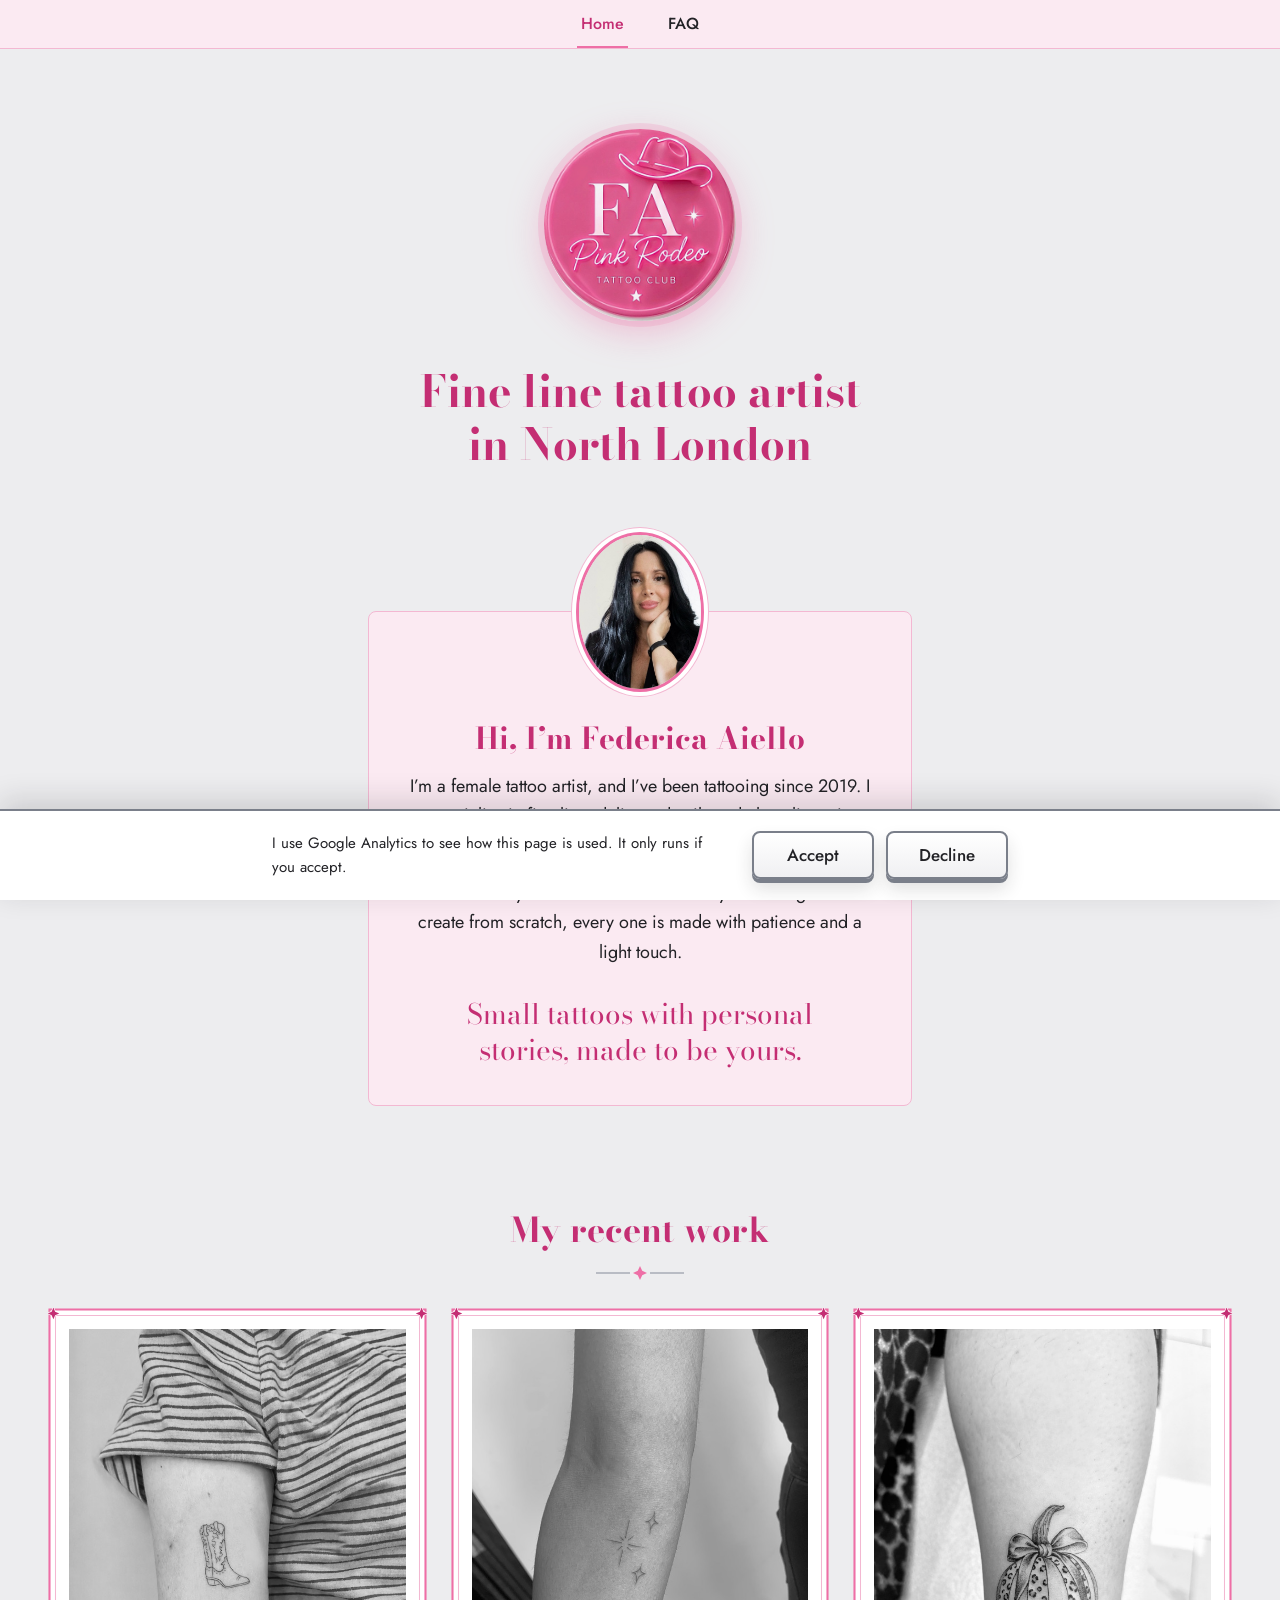
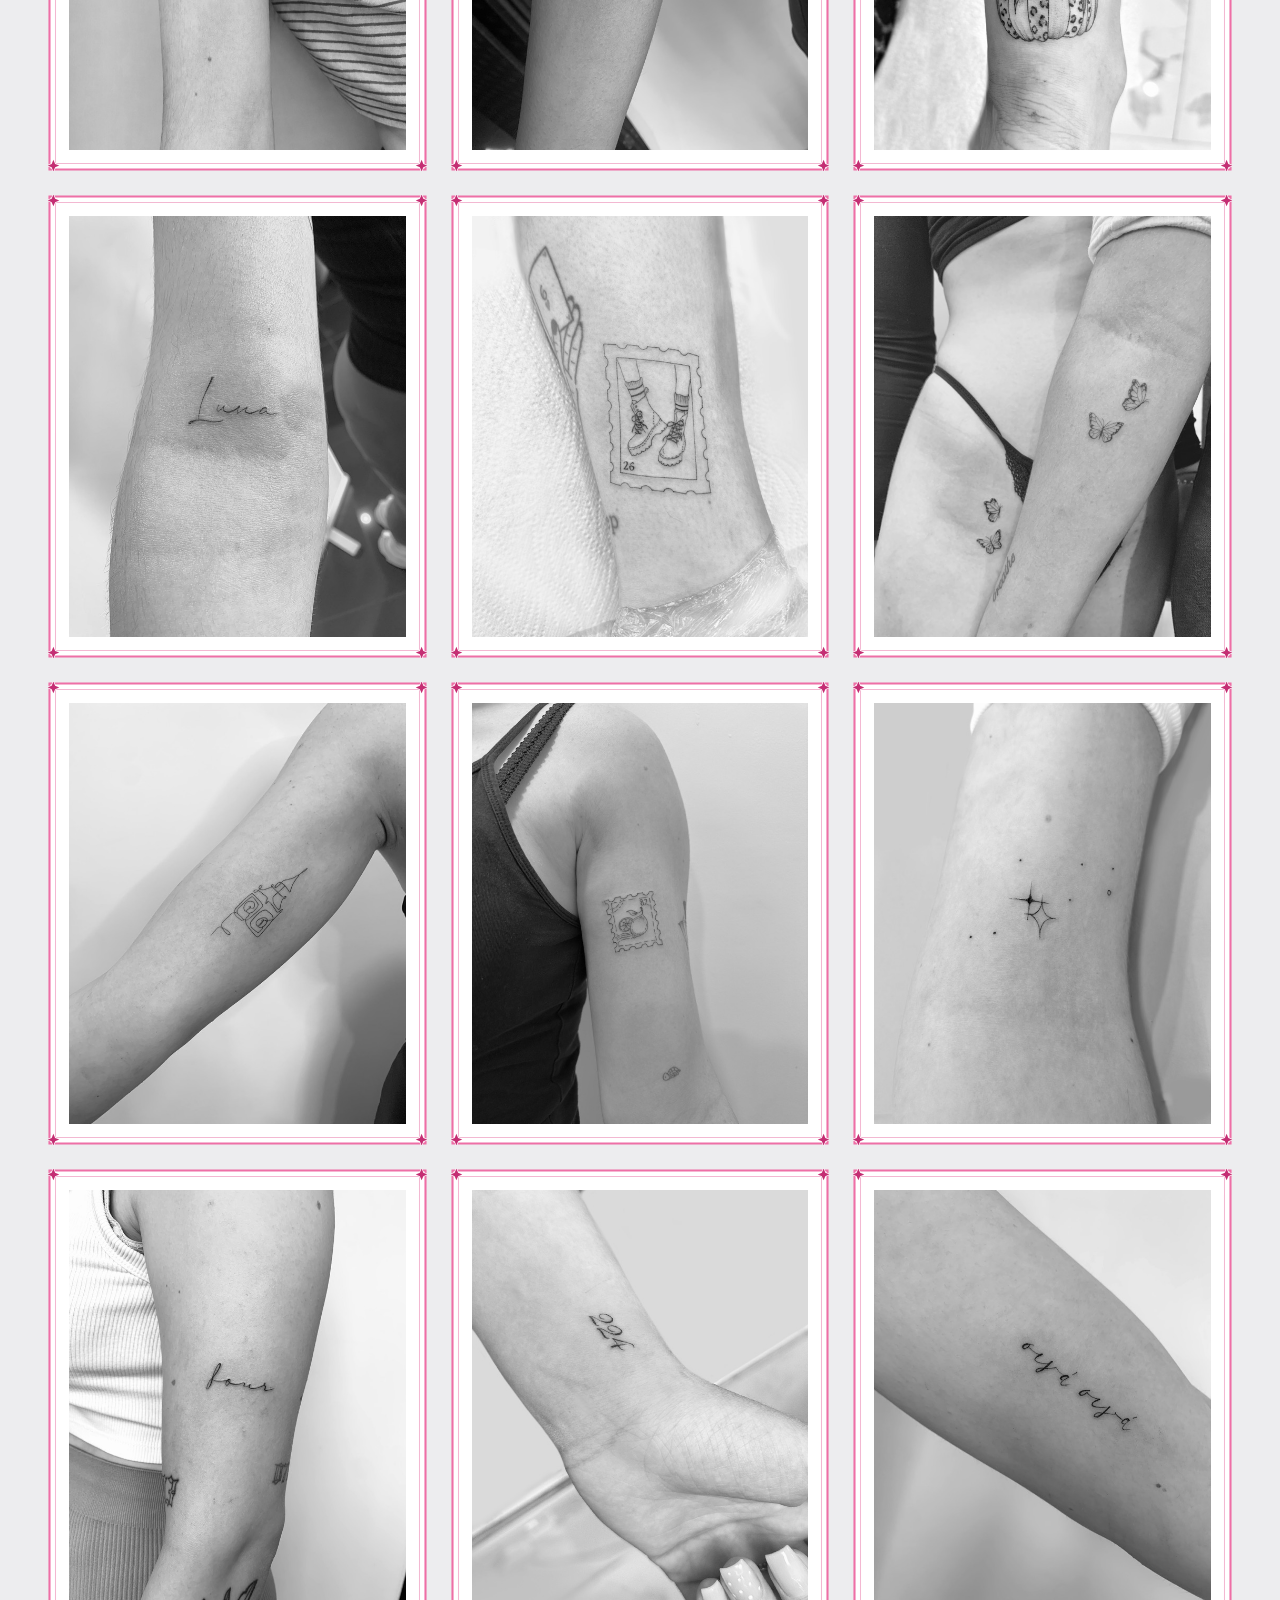
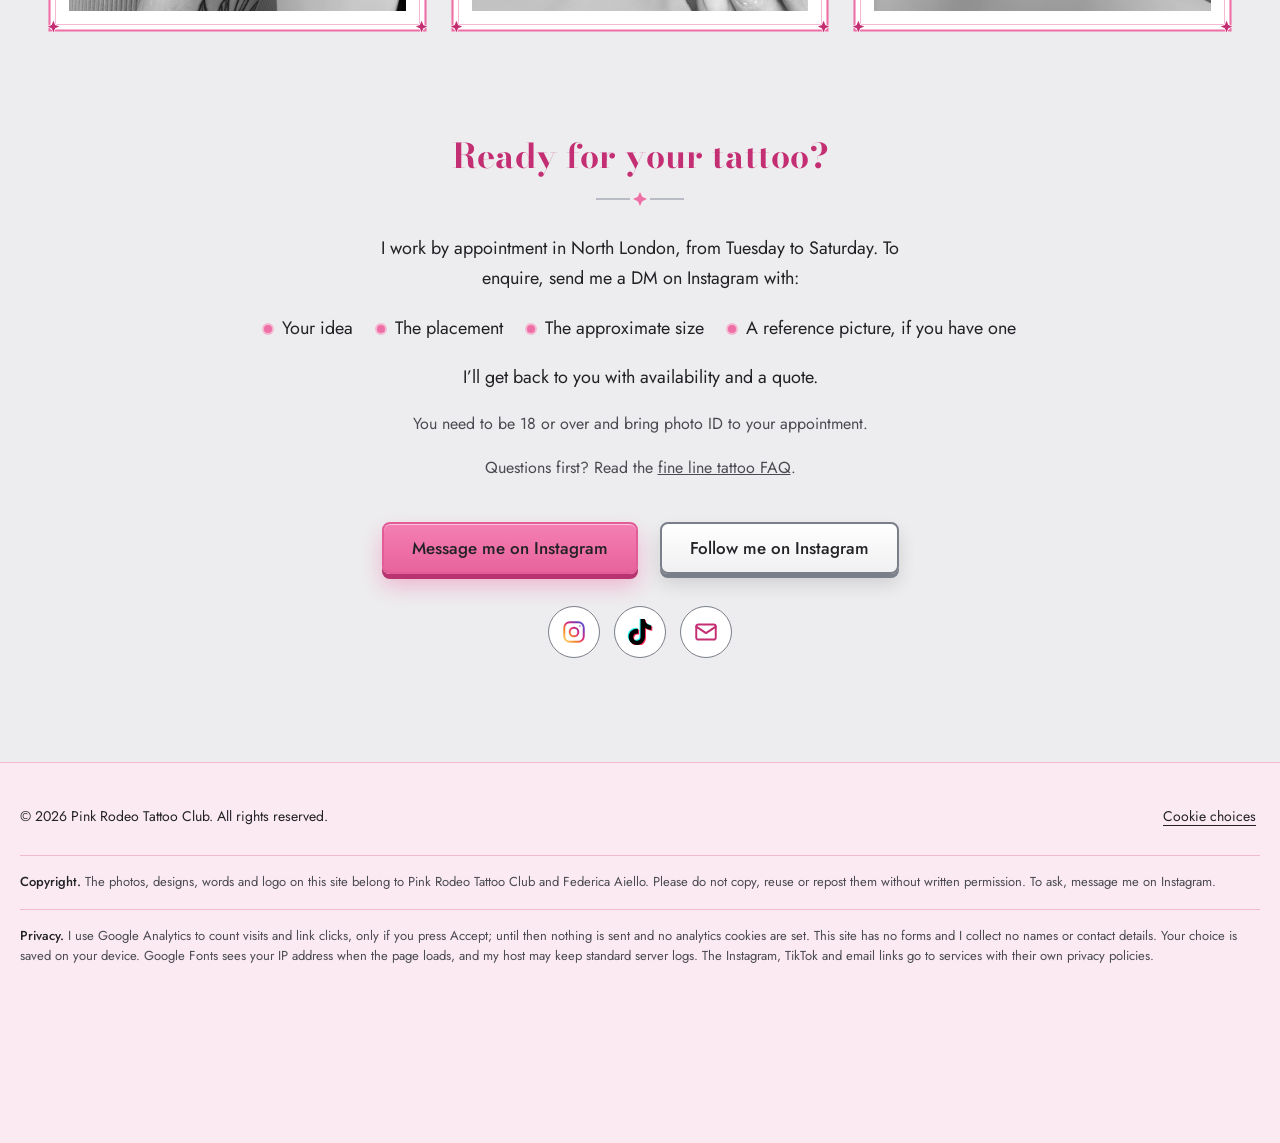
==== index.html @ da0aced4 "Add FAQ page, top menu, Tuesday to Saturday days and copyright notice - New /faq/ page with 19 quest" ====
<!DOCTYPE html>
<html lang="en-GB">
<head>
  <meta charset="utf-8">
  <meta name="viewport" content="width=device-width, initial-scale=1">
  <title>Fine Line Tattoo Artist North London | Pink Rodeo Tattoo Club</title>
  <meta name="description" content="I'm Federica Aiello, a fine line tattoo artist in North London. Delicate tattoos at Pink Rodeo Tattoo Club, by appointment. Message me on Instagram.">
  <link rel="canonical" href="https://pinkrodeotattooclub.co.uk/">
  <meta name="theme-color" content="#EDEDEF">

  <!-- Open Graph and Twitter: what shows when the link is shared. -->
  <meta property="og:type" content="website">
  <meta property="og:site_name" content="Pink Rodeo Tattoo Club">
  <meta property="og:locale" content="en_GB">
  <meta property="og:title" content="Fine Line Tattoo Artist North London | Pink Rodeo Tattoo Club">
  <meta property="og:description" content="I'm Federica Aiello, a fine line tattoo artist in North London. Delicate tattoos at Pink Rodeo Tattoo Club, by appointment. Message me on Instagram.">
  <meta property="og:url" content="https://pinkrodeotattooclub.co.uk/">
  <meta property="og:image" content="https://pinkrodeotattooclub.co.uk/assets/social-preview.jpg">
  <meta property="og:image:width" content="1200">
  <meta property="og:image:height" content="630">
  <meta property="og:image:alt" content="Pink Rodeo Tattoo Club logo, a pink round sign with a neon-style cowboy hat, beside the words Fine line tattoo artist in North London">
  <meta name="twitter:card" content="summary_large_image">
  <meta name="twitter:title" content="Fine Line Tattoo Artist North London | Pink Rodeo Tattoo Club">
  <meta name="twitter:description" content="I'm Federica Aiello, a fine line tattoo artist in North London. Delicate tattoos at Pink Rodeo Tattoo Club, by appointment. Message me on Instagram.">
  <meta name="twitter:image" content="https://pinkrodeotattooclub.co.uk/assets/social-preview.jpg">
  <meta name="twitter:image:alt" content="Pink Rodeo Tattoo Club logo, a pink round sign with a neon-style cowboy hat, beside the words Fine line tattoo artist in North London">

  <link rel="icon" href="/favicon.ico" sizes="48x48">
  <link rel="icon" type="image/png" href="/assets/favicon-96.png" sizes="96x96">
  <link rel="icon" type="image/png" href="/assets/favicon-192.png" sizes="192x192">
  <link rel="apple-touch-icon" href="/assets/apple-touch-icon.png">

  <link rel="preconnect" href="https://fonts.googleapis.com">
  <link rel="preconnect" href="https://fonts.gstatic.com" crossorigin>
  <!-- Fonts load without blocking the first paint; the noscript line is the fallback. -->
  <link rel="stylesheet" href="https://fonts.googleapis.com/css2?family=Bodoni+Moda:wght@400;700&amp;family=Jost:wght@400;500&amp;display=swap" media="print" onload="this.media='all'">
  <noscript><link rel="stylesheet" href="https://fonts.googleapis.com/css2?family=Bodoni+Moda:wght@400;700&amp;family=Jost:wght@400;500&amp;display=swap"></noscript>
  <link rel="stylesheet" href="styles.css">

  <!-- Google Consent Mode v2: everything denied until the visitor accepts.
       Google's analytics script is not downloaded at all before that (see script.js). -->
  <script>
    window.dataLayer = window.dataLayer || [];
    function gtag() { dataLayer.push(arguments); }
    gtag('consent', 'default', {
      analytics_storage: 'denied',
      ad_storage: 'denied',
      ad_user_data: 'denied',
      ad_personalization: 'denied'
    });
  </script>

  <script type="application/ld+json">
  {
    "@context": "https://schema.org",
    "@graph": [
      {
        "@type": "WebSite",
        "@id": "https://pinkrodeotattooclub.co.uk/#website",
        "url": "https://pinkrodeotattooclub.co.uk/",
        "name": "Pink Rodeo Tattoo Club",
        "alternateName": "Pink Rodeo",
        "inLanguage": "en-GB",
        "publisher": { "@id": "https://pinkrodeotattooclub.co.uk/#organization" }
      },
      {
        "@type": "Organization",
        "@id": "https://pinkrodeotattooclub.co.uk/#organization",
        "name": "Pink Rodeo Tattoo Club",
        "url": "https://pinkrodeotattooclub.co.uk/",
        "email": "hello@pinkrodeotattooclub.co.uk",
        "logo": "https://pinkrodeotattooclub.co.uk/assets/logo/pink-rodeo-tattoo-club-logo.jpg",
        "description": "Pink Rodeo Tattoo Club is a fine line tattoo brand in North London.",
        "areaServed": "North London",
        "sameAs": [
          "https://www.instagram.com/federicaiellotattoo/",
          "https://www.tiktok.com/@fapinkrodeo"
        ]
      },
      {
        "@type": "Person",
        "@id": "https://pinkrodeotattooclub.co.uk/#federica",
        "name": "Federica Aiello",
        "jobTitle": "Tattoo artist",
        "description": "Fine line tattoo artist in North London.",
        "image": "https://pinkrodeotattooclub.co.uk/assets/about/federica-oval-480.jpg",
        "knowsAbout": "Fine line tattooing",
        "url": "https://pinkrodeotattooclub.co.uk/",
        "worksFor": { "@id": "https://pinkrodeotattooclub.co.uk/#organization" },
        "sameAs": [
          "https://www.instagram.com/federicaiellotattoo/",
          "https://www.tiktok.com/@fapinkrodeo"
        ]
      }
    ]
  }
  </script>
</head>
<body>
  <a class="skip-link" href="#main">Skip to content</a>

  <section class="consent" id="consent" aria-label="Cookie choices" hidden>
    <p>I use Google Analytics to see how this page is used. It only runs if you accept.</p>
    <div class="consent__actions">
      <button type="button" class="btn btn--secondary" id="consent-accept">Accept</button>
      <button type="button" class="btn btn--secondary" id="consent-decline">Decline</button>
    </div>
  </section>

  <nav class="topbar" aria-label="Main menu">
    <ul>
      <li><a href="/" aria-current="page">Home</a></li>
      <li><a href="/faq/" data-event="click_faq" data-location="menu">FAQ</a></li>
    </ul>
  </nav>

  <header class="hero">
    <div class="logo">
      <img src="assets/logo/pink-rodeo-tattoo-club-logo.jpg" width="480" height="480" fetchpriority="high" alt="Pink Rodeo Tattoo Club logo: a pink round sign with a neon-style cowboy hat, the letters FA and the words Pink Rodeo Tattoo Club">
    </div>
    <h1>Fine line tattoo artist in North London</h1>
  </header>

  <main id="main">
    <section class="section section--about" aria-labelledby="about-heading">
      <div class="about-box">
        <img class="about-box__photo" src="assets/about/federica-oval-480.jpg" width="480" height="600" alt="Federica Aiello, with long dark hair, resting her chin on her hand" decoding="async">
        <h2 id="about-heading">Hi, I’m Federica Aiello</h2>
        <p>I’m a female tattoo artist, and I’ve been tattooing since 2019. I specialise in fine line: delicate details and clean lines, in tattoos that feel personal to the person wearing them.</p>
        <p>From a tiny tattoo that holds a memory to a design we create from scratch, every one is made with patience and a light touch.</p>
        <p class="about__closing">Small tattoos with personal stories, made to be yours.</p>
      </div>
    </section>

    <section class="section section--gallery" aria-labelledby="work-heading">
      <h2 id="work-heading">My recent work</h2>
      <ul class="gallery">
        <li>
          <figure class="frame frame--photo">
            <a class="photo-link" href="assets/work/cowboy-boot-1400.jpg" aria-label="View larger: Fine line tattoo of a cowboy boot on an upper arm">
              <img src="assets/work/cowboy-boot-960.jpg" srcset="assets/work/cowboy-boot-640.jpg 640w, assets/work/cowboy-boot-960.jpg 960w" sizes="(min-width: 1600px) 17rem, (min-width: 1250px) 23rem, (min-width: 900px) calc(33vw - 3.5rem), (min-width: 600px) calc(50vw - 3.5rem), calc(50vw - 2.5rem)" width="960" height="1280" alt="Fine line tattoo of a cowboy boot on an upper arm" loading="lazy" fetchpriority="low" decoding="async">
            </a>
          </figure>
        </li>
        <li>
          <figure class="frame frame--photo">
            <a class="photo-link" href="assets/work/three-stars-1400.jpg" aria-label="View larger: Fine line tattoo of a sparkle and two small stars on a forearm">
              <img src="assets/work/three-stars-960.jpg" srcset="assets/work/three-stars-640.jpg 640w, assets/work/three-stars-960.jpg 960w" sizes="(min-width: 1600px) 17rem, (min-width: 1250px) 23rem, (min-width: 900px) calc(33vw - 3.5rem), (min-width: 600px) calc(50vw - 3.5rem), calc(50vw - 2.5rem)" width="960" height="1280" alt="Fine line tattoo of a sparkle and two small stars on a forearm" loading="lazy" fetchpriority="low" decoding="async">
            </a>
          </figure>
        </li>
        <li>
          <figure class="frame frame--photo">
            <a class="photo-link" href="assets/work/pumpkin-bow-1400.jpg" aria-label="View larger: Tattoo of a pumpkin with leopard print stripes and a bow on its stem, on the back of a lower leg">
              <img src="assets/work/pumpkin-bow-960.jpg" srcset="assets/work/pumpkin-bow-640.jpg 640w, assets/work/pumpkin-bow-960.jpg 960w" sizes="(min-width: 1600px) 17rem, (min-width: 1250px) 23rem, (min-width: 900px) calc(33vw - 3.5rem), (min-width: 600px) calc(50vw - 3.5rem), calc(50vw - 2.5rem)" width="960" height="1113" alt="Tattoo of a pumpkin with leopard print stripes and a bow on its stem, on the back of a lower leg" loading="lazy" fetchpriority="low" decoding="async">
            </a>
          </figure>
        </li>
        <li>
          <figure class="frame frame--photo">
            <a class="photo-link" href="assets/work/luna-script-1400.jpg" aria-label="View larger: Fine line tattoo of the name Luna in handwritten script on a forearm">
              <img src="assets/work/luna-script-960.jpg" srcset="assets/work/luna-script-640.jpg 640w, assets/work/luna-script-960.jpg 960w" sizes="(min-width: 1600px) 17rem, (min-width: 1250px) 23rem, (min-width: 900px) calc(33vw - 3.5rem), (min-width: 600px) calc(50vw - 3.5rem), calc(50vw - 2.5rem)" width="960" height="1264" alt="Fine line tattoo of the name Luna in handwritten script on a forearm" loading="lazy" fetchpriority="low" decoding="async">
            </a>
          </figure>
        </li>
        <li>
          <figure class="frame frame--photo">
            <a class="photo-link" href="assets/work/boots-stamp-1400.jpg" aria-label="View larger: Fine line tattoo of a postage stamp showing two laced boots, with the number 26">
              <img src="assets/work/boots-stamp-960.jpg" srcset="assets/work/boots-stamp-640.jpg 640w, assets/work/boots-stamp-960.jpg 960w" sizes="(min-width: 1600px) 17rem, (min-width: 1250px) 23rem, (min-width: 900px) calc(33vw - 3.5rem), (min-width: 600px) calc(50vw - 3.5rem), calc(50vw - 2.5rem)" width="960" height="1043" alt="Fine line tattoo of a postage stamp showing two laced boots, with the number 26" loading="lazy" fetchpriority="low" decoding="async">
            </a>
          </figure>
        </li>
        <li>
          <figure class="frame frame--photo">
            <a class="photo-link" href="assets/work/butterflies-1400.jpg" aria-label="View larger: Tattoo of two small butterflies on a forearm, beside a second pair of small butterflies on another person">
              <img src="assets/work/butterflies-960.jpg" srcset="assets/work/butterflies-640.jpg 640w, assets/work/butterflies-960.jpg 960w" sizes="(min-width: 1600px) 17rem, (min-width: 1250px) 23rem, (min-width: 900px) calc(33vw - 3.5rem), (min-width: 600px) calc(50vw - 3.5rem), calc(50vw - 2.5rem)" width="960" height="1280" alt="Tattoo of two small butterflies on a forearm, beside a second pair of small butterflies on another person" loading="lazy" fetchpriority="low" decoding="async">
            </a>
          </figure>
        </li>
        <li>
          <figure class="frame frame--photo">
            <a class="photo-link" href="assets/work/clock-tower-1400.jpg" aria-label="View larger: Fine line tattoo of a clock tower drawn in one continuous line on an upper arm">
              <img src="assets/work/clock-tower-960.jpg" srcset="assets/work/clock-tower-640.jpg 640w, assets/work/clock-tower-960.jpg 960w" sizes="(min-width: 1600px) 17rem, (min-width: 1250px) 23rem, (min-width: 900px) calc(33vw - 3.5rem), (min-width: 600px) calc(50vw - 3.5rem), calc(50vw - 2.5rem)" width="960" height="1280" alt="Fine line tattoo of a clock tower drawn in one continuous line on an upper arm" loading="lazy" fetchpriority="low" decoding="async">
            </a>
          </figure>
        </li>
        <li>
          <figure class="frame frame--photo">
            <a class="photo-link" href="assets/work/lemon-stamp-1400.jpg" aria-label="View larger: Fine line tattoo of a postage stamp with a lemon and a lemon slice, with the number 82">
              <img src="assets/work/lemon-stamp-960.jpg" srcset="assets/work/lemon-stamp-640.jpg 640w, assets/work/lemon-stamp-960.jpg 960w" sizes="(min-width: 1600px) 17rem, (min-width: 1250px) 23rem, (min-width: 900px) calc(33vw - 3.5rem), (min-width: 600px) calc(50vw - 3.5rem), calc(50vw - 2.5rem)" width="960" height="1225" alt="Fine line tattoo of a postage stamp with a lemon and a lemon slice, with the number 82" loading="lazy" fetchpriority="low" decoding="async">
            </a>
          </figure>
        </li>
        <li>
          <figure class="frame frame--photo">
            <a class="photo-link" href="assets/work/two-stars-1400.jpg" aria-label="View larger: Fine line tattoo of two small stars surrounded by tiny dots">
              <img src="assets/work/two-stars-960.jpg" srcset="assets/work/two-stars-640.jpg 640w, assets/work/two-stars-960.jpg 960w" sizes="(min-width: 1600px) 17rem, (min-width: 1250px) 23rem, (min-width: 900px) calc(33vw - 3.5rem), (min-width: 600px) calc(50vw - 3.5rem), calc(50vw - 2.5rem)" width="960" height="1281" alt="Fine line tattoo of two small stars surrounded by tiny dots" loading="lazy" fetchpriority="low" decoding="async">
            </a>
          </figure>
        </li>
        <li>
          <figure class="frame frame--photo">
            <a class="photo-link" href="assets/work/four-script-1400.jpg" aria-label="View larger: Fine line tattoo of the word four in handwritten script on an upper arm">
              <img src="assets/work/four-script-960.jpg" srcset="assets/work/four-script-640.jpg 640w, assets/work/four-script-960.jpg 960w" sizes="(min-width: 1600px) 17rem, (min-width: 1250px) 23rem, (min-width: 900px) calc(33vw - 3.5rem), (min-width: 600px) calc(50vw - 3.5rem), calc(50vw - 2.5rem)" width="960" height="1280" alt="Fine line tattoo of the word four in handwritten script on an upper arm" loading="lazy" fetchpriority="low" decoding="async">
            </a>
          </figure>
        </li>
        <li>
          <figure class="frame frame--photo">
            <a class="photo-link" href="assets/work/numbers-1400.jpg" aria-label="View larger: Fine line tattoo of small handwritten numerals on a wrist">
              <img src="assets/work/numbers-960.jpg" srcset="assets/work/numbers-640.jpg 640w, assets/work/numbers-960.jpg 960w" sizes="(min-width: 1600px) 17rem, (min-width: 1250px) 23rem, (min-width: 900px) calc(33vw - 3.5rem), (min-width: 600px) calc(50vw - 3.5rem), calc(50vw - 2.5rem)" width="960" height="1281" alt="Fine line tattoo of small handwritten numerals on a wrist" loading="lazy" fetchpriority="low" decoding="async">
            </a>
          </figure>
        </li>
        <li>
          <figure class="frame frame--photo">
            <a class="photo-link" href="assets/work/forearm-script-1400.jpg" aria-label="View larger: Fine line tattoo of handwritten script lettering along a forearm">
              <img src="assets/work/forearm-script-960.jpg" srcset="assets/work/forearm-script-640.jpg 640w, assets/work/forearm-script-960.jpg 960w" sizes="(min-width: 1600px) 17rem, (min-width: 1250px) 23rem, (min-width: 900px) calc(33vw - 3.5rem), (min-width: 600px) calc(50vw - 3.5rem), calc(50vw - 2.5rem)" width="960" height="1280" alt="Fine line tattoo of handwritten script lettering along a forearm" loading="lazy" fetchpriority="low" decoding="async">
            </a>
          </figure>
        </li>
      </ul>
    </section>

    <section class="section" aria-labelledby="book-heading">
      <h2 id="book-heading">Ready for your tattoo?</h2>
      <p>I work by appointment in North London, from Tuesday to Saturday. To enquire, send me a DM on Instagram with:</p>
      <ul class="booking__list">
        <li>Your idea</li>
        <li>The placement</li>
        <li>The approximate size</li>
        <li>A reference picture, if you have one</li>
      </ul>
      <p>I’ll get back to you with availability and a quote.</p>
      <p class="booking__note">You need to be 18 or over and bring photo ID to your appointment.</p>
      <p class="booking__note">Questions first? Read the <a href="/faq/" data-event="click_faq" data-location="booking">fine line tattoo FAQ</a>.</p>
      <div class="actions">
        <a class="btn btn--primary" href="https://ig.me/m/federicaiellotattoo" target="_blank" rel="noopener noreferrer" data-event="click_dm" data-location="booking">Message me on Instagram<span class="sr-only"> (opens in a new tab)</span></a>
        <a class="btn btn--secondary" href="https://www.instagram.com/federicaiellotattoo/" target="_blank" rel="noopener noreferrer" data-event="click_instagram_follow" data-location="booking">Follow me on Instagram<span class="sr-only"> (opens in a new tab)</span></a>
      </div>
      <nav class="social" aria-label="Instagram, TikTok and email">
        <a class="icon-link" href="https://www.instagram.com/federicaiellotattoo/" target="_blank" rel="noopener noreferrer" data-event="click_instagram_follow" data-location="icons">
          <svg viewBox="0 0 24 24" fill="none" stroke-width="1.8" stroke-linecap="round" stroke-linejoin="round" aria-hidden="true" focusable="false"><defs><linearGradient id="ig-gradient" x1="3" y1="21" x2="21" y2="3" gradientUnits="userSpaceOnUse"><stop offset="0" stop-color="#FEDA77"/><stop offset="0.3" stop-color="#F58529"/><stop offset="0.55" stop-color="#DD2A7B"/><stop offset="0.8" stop-color="#8134AF"/><stop offset="1" stop-color="#515BD4"/></linearGradient></defs><rect x="3" y="3" width="18" height="18" rx="5" stroke="url(#ig-gradient)"/><circle cx="12" cy="12" r="4" stroke="url(#ig-gradient)"/><circle cx="17.5" cy="6.5" r="0.7" fill="url(#ig-gradient)" stroke="none"/></svg><span class="sr-only">Instagram (opens in a new tab)</span>
        </a>
        <a class="icon-link" href="https://www.tiktok.com/@fapinkrodeo" target="_blank" rel="noopener noreferrer" data-event="click_tiktok" data-location="icons">
          <svg viewBox="0 0 24 24" aria-hidden="true" focusable="false"><path fill="#25F4EE" transform="translate(-0.9 -0.9)" d="M12.525.02c1.31-.02 2.61-.01 3.91-.02.08 1.53.63 3.09 1.75 4.17 1.12 1.11 2.7 1.62 4.24 1.79v4.03c-1.44-.05-2.89-.35-4.2-.97-.57-.26-1.1-.59-1.62-.93-.01 2.92.01 5.84-.02 8.75-.08 1.4-.54 2.79-1.35 3.94-1.31 1.92-3.58 3.17-5.91 3.21-1.43.08-2.86-.31-4.08-1.03-2.02-1.19-3.44-3.37-3.65-5.71-.02-.5-.03-1-.01-1.49.18-1.9 1.12-3.72 2.58-4.96 1.66-1.44 3.98-2.13 6.15-1.72.02 1.48-.04 2.96-.04 4.44-.99-.32-2.15-.23-3.02.37-.63.41-1.11 1.04-1.36 1.75-.21.51-.15 1.07-.14 1.61.24 1.64 1.82 3.02 3.5 2.87 1.12-.01 2.19-.66 2.77-1.61.19-.33.4-.67.41-1.06.1-1.79.06-3.57.07-5.36.01-4.03-.01-8.05.02-12.07z"/><path fill="#FE2C55" transform="translate(0.9 0.9)" d="M12.525.02c1.31-.02 2.61-.01 3.91-.02.08 1.53.63 3.09 1.75 4.17 1.12 1.11 2.7 1.62 4.24 1.79v4.03c-1.44-.05-2.89-.35-4.2-.97-.57-.26-1.1-.59-1.62-.93-.01 2.92.01 5.84-.02 8.75-.08 1.4-.54 2.79-1.35 3.94-1.31 1.92-3.58 3.17-5.91 3.21-1.43.08-2.86-.31-4.08-1.03-2.02-1.19-3.44-3.37-3.65-5.71-.02-.5-.03-1-.01-1.49.18-1.9 1.12-3.72 2.58-4.96 1.66-1.44 3.98-2.13 6.15-1.72.02 1.48-.04 2.96-.04 4.44-.99-.32-2.15-.23-3.02.37-.63.41-1.11 1.04-1.36 1.75-.21.51-.15 1.07-.14 1.61.24 1.64 1.82 3.02 3.5 2.87 1.12-.01 2.19-.66 2.77-1.61.19-.33.4-.67.41-1.06.1-1.79.06-3.57.07-5.36.01-4.03-.01-8.05.02-12.07z"/><path fill="#010101" d="M12.525.02c1.31-.02 2.61-.01 3.91-.02.08 1.53.63 3.09 1.75 4.17 1.12 1.11 2.7 1.62 4.24 1.79v4.03c-1.44-.05-2.89-.35-4.2-.97-.57-.26-1.1-.59-1.62-.93-.01 2.92.01 5.84-.02 8.75-.08 1.4-.54 2.79-1.35 3.94-1.31 1.92-3.58 3.17-5.91 3.21-1.43.08-2.86-.31-4.08-1.03-2.02-1.19-3.44-3.37-3.65-5.71-.02-.5-.03-1-.01-1.49.18-1.9 1.12-3.72 2.58-4.96 1.66-1.44 3.98-2.13 6.15-1.72.02 1.48-.04 2.96-.04 4.44-.99-.32-2.15-.23-3.02.37-.63.41-1.11 1.04-1.36 1.75-.21.51-.15 1.07-.14 1.61.24 1.64 1.82 3.02 3.5 2.87 1.12-.01 2.19-.66 2.77-1.61.19-.33.4-.67.41-1.06.1-1.79.06-3.57.07-5.36.01-4.03-.01-8.05.02-12.07z"/></svg><span class="sr-only">TikTok (opens in a new tab)</span>
        </a>
        <a class="icon-link icon-link--email" href="mailto:hello@pinkrodeotattooclub.co.uk" data-event="click_email" data-location="icons">
          <svg viewBox="0 0 24 24" fill="none" stroke="currentColor" stroke-width="1.8" stroke-linecap="round" stroke-linejoin="round" aria-hidden="true" focusable="false"><rect x="3" y="5" width="18" height="14" rx="2"/><path d="m3 7 9 6 9-6"/></svg><span class="sr-only">Email</span>
        </a>
      </nav>
    </section>
  </main>

  <footer class="footer">
    <div class="footer__inner">
      <div class="footer__row">
        <span>© 2026 Pink Rodeo Tattoo Club. All rights reserved.</span>
        <button type="button" class="link-button" id="consent-reopen">Cookie choices</button>
      </div>

      <section class="privacy" aria-labelledby="copyright-heading">
        <h2 id="copyright-heading">Copyright</h2>
        <p>The photos, designs, words and logo on this site belong to Pink Rodeo Tattoo Club and Federica Aiello. Please do not copy, reuse or repost them without written permission. To ask, message me on Instagram.</p>
      </section>

      <section class="privacy" aria-labelledby="privacy-heading">
        <h2 id="privacy-heading">Privacy</h2>
        <p>I use Google Analytics to count visits and link clicks, only if you press Accept; until then nothing is sent and no analytics cookies are set. This site has no forms and I collect no names or contact details. Your choice is saved on your device. Google Fonts sees your IP address when the page loads, and my host may keep standard server logs. The Instagram, TikTok and email links go to services with their own privacy policies.</p>
      </section>
    </div>
  </footer>


  <dialog class="lightbox" id="lightbox" aria-label="Photo viewer">
    <div class="lightbox__inner">
      <figure class="frame lightbox__frame">
        <img id="lightbox-img" src="[data-uri]" alt="">
      </figure>
      <div class="lightbox__bar">
        <button type="button" class="icon-btn" id="lightbox-prev" aria-label="Previous photo"><svg viewBox="0 0 24 24" fill="none" stroke="currentColor" stroke-width="2" stroke-linecap="round" stroke-linejoin="round" aria-hidden="true" focusable="false"><path d="m15 6-6 6 6 6"/></svg></button>
        <p class="lightbox__count" id="lightbox-count" aria-live="polite"></p>
        <button type="button" class="icon-btn" id="lightbox-next" aria-label="Next photo"><svg viewBox="0 0 24 24" fill="none" stroke="currentColor" stroke-width="2" stroke-linecap="round" stroke-linejoin="round" aria-hidden="true" focusable="false"><path d="m9 6 6 6-6 6"/></svg></button>
      </div>
      <button type="button" class="icon-btn lightbox__close" id="lightbox-close" aria-label="Close photo viewer"><svg viewBox="0 0 24 24" fill="none" stroke="currentColor" stroke-width="2" stroke-linecap="round" stroke-linejoin="round" aria-hidden="true" focusable="false"><path d="M6 6l12 12M18 6 6 18"/></svg></button>
    </div>
  </dialog>

  <script src="script.js" defer></script>
</body>
</html>
---- styles.css ----
/* Pink Rodeo Tattoo Club. Mobile first, designed at 375px wide.
   Colours follow Federica's Instagram: pearl grey, white, one pink, silver details. */

:root {
  --grey: #EDEDEF;          /* page background */
  --white: #FFFFFF;         /* panels, photo mats, footer */
  --blush: #FBEAF2;         /* "About me" band, once her words and photo arrive */
  --pink: #EE6FA6;          /* her logo pink: buttons, glow, stars (never for text) */
  --rose: #C42E73;          /* deeper pink for every pink text */
  --ink: #222226;           /* body text */
  --ink-soft: #4A4A52;      /* small print */
  --silver: #7A7F8A;        /* frame outer line, secondary button outline */
  --silver-light: #A9ADB6;  /* hairlines */
  --pink-soft: #F3B8D2;     /* light pink lines and borders */

  --font-heading: "Didot", "Bodoni Moda", "Bodoni 72", Georgia, "Times New Roman", serif;
  --font-body: "Jost", system-ui, -apple-system, "Segoe UI", Roboto, Helvetica, Arial, sans-serif;

  --measure: 38rem;
  --gutter: 1.5rem;
}

*, *::before, *::after { box-sizing: border-box; }

html {
  -webkit-text-size-adjust: 100%;
  scroll-behavior: smooth;
}

body {
  margin: 0;
  background: var(--grey);
  color: var(--ink);
  font-family: var(--font-body);
  font-size: 1.0625rem;
  font-weight: 400;
  line-height: 1.65;
  overflow-wrap: break-word;
}

h1, h2 {
  margin: 0;
  font-family: var(--font-heading);
  font-weight: 700;
  line-height: 1.2;
  color: var(--rose);
  text-wrap: balance;
}

p { margin: 0; text-wrap: pretty; }

a { color: inherit; }

/* Focus: always visible */
:focus-visible {
  outline: 3px solid var(--rose);
  outline-offset: 3px;
}

.sr-only {
  position: absolute;
  width: 1px;
  height: 1px;
  margin: -1px;
  padding: 0;
  overflow: hidden;
  clip: rect(0, 0, 0, 0);
  white-space: nowrap;
  border: 0;
}

.skip-link {
  position: absolute;
  left: var(--gutter);
  top: 0;
  z-index: 20;
  padding: 0.75rem 1rem;
  background: var(--ink);
  color: var(--white);
  font-weight: 500;
  transform: translateY(-120%);
}
.skip-link:focus { transform: translateY(0.5rem); }

/* Menu bar at the top of every page: the same light pink band as the footer */
.topbar {
  background: var(--blush);
  border-bottom: 1px solid var(--pink-soft);
}
.topbar ul {
  display: flex;
  justify-content: center;
  gap: 0 2.25rem;
  max-width: 82rem;
  margin: 0 auto;
  padding: 0 var(--gutter);
  list-style: none;
}
.topbar a {
  display: inline-flex;
  align-items: center;
  min-height: 3rem;
  padding: 0.125rem 0.25rem 0;
  border-bottom: 2px solid transparent;
  color: var(--ink);
  font-size: 1rem;
  font-weight: 500;
  text-decoration: none;
}
.topbar a:hover { color: var(--rose); }
.topbar a[aria-current="page"] {
  border-bottom-color: var(--pink);
  color: var(--rose);
}

/* Hero */
.hero {
  max-width: var(--measure);
  margin: 0 auto;
  padding: 4rem var(--gutter) 3.25rem;
  text-align: center;
}

/* Logo: Federica's logo file in a round crop with a soft, static pink halo.
   The image is scaled slightly inside the circle so the pale edge of the file is hidden. */
.logo {
  width: 12rem;
  height: 12rem;
  margin: 0 auto 2.75rem;
  border-radius: 50%;
  overflow: hidden;
  box-shadow:
    0 0 0 6px rgba(238, 111, 166, 0.18),
    0 10px 36px rgba(238, 111, 166, 0.4);
}
.logo img {
  display: block;
  width: 100%;
  height: 100%;
  transform: translateX(1%) scale(1.06);
}

.hero h1 {
  font-size: clamp(1.875rem, 7.5vw, 2.75rem);
}

/* Smaller hero for inner pages (the FAQ): the logo links back to the home page */
a.logo { display: block; }
.hero--compact { padding-top: 3rem; padding-bottom: 2rem; }
.hero--compact .logo {
  width: 8rem;
  height: 8rem;
  margin-bottom: 1.75rem;
}
.faq-intro {
  max-width: 30rem;
  margin: 1.25rem auto 0;
  font-size: 1.125rem;
}

/* Page not found (404.html) */
.notfound__text {
  max-width: 28rem;
  margin: 1.25rem auto 0;
  font-size: 1.125rem;
  text-wrap: balance;
}

/* Buttons */
.actions {
  display: flex;
  flex-direction: column;
  gap: 1.375rem;
  margin: 2.5rem 0 0.5rem;
}

.btn {
  display: inline-flex;
  align-items: center;
  justify-content: center;
  min-height: 3.25rem;
  padding: 0.75rem 1.75rem;
  border: 2px solid transparent;
  border-radius: 0.5rem;
  font-family: var(--font-body);
  font-size: 1.0625rem;
  font-weight: 500;
  line-height: 1.2;
  text-align: center;
  text-decoration: none;
  cursor: pointer;
  transition: transform 80ms ease-out, box-shadow 80ms ease-out;
}

/* 3D buttons: a lit top edge, a solid lip underneath and a soft shadow, so they look pressable.
   On press the button sinks onto its lip. */
.btn--primary {
  background: linear-gradient(180deg, #F47FB2 0%, #E8639C 100%);
  border-color: #E25C98;
  color: var(--ink);
  box-shadow:
    inset 0 1px 0 rgba(255, 255, 255, 0.55),
    0 5px 0 #B8336F,
    0 12px 22px rgba(238, 111, 166, 0.45);
}

.btn--secondary {
  background: linear-gradient(180deg, #FFFFFF 0%, #F0F0F2 100%);
  border-color: var(--silver);
  color: var(--ink);
  box-shadow:
    inset 0 1px 0 var(--white),
    0 4px 0 var(--silver),
    0 10px 18px rgba(34, 34, 38, 0.14);
}

.btn:hover { transform: translateY(-1px); }
.btn--primary:hover {
  filter: brightness(1.05);
  box-shadow:
    inset 0 1px 0 rgba(255, 255, 255, 0.55),
    0 6px 0 #B8336F,
    0 14px 24px rgba(238, 111, 166, 0.5);
}
.btn--secondary:hover {
  box-shadow:
    inset 0 1px 0 var(--white),
    0 5px 0 var(--silver),
    0 12px 20px rgba(34, 34, 38, 0.16);
}

.btn:active { transform: translateY(4px); }
.btn--primary:active {
  box-shadow:
    inset 0 1px 0 rgba(255, 255, 255, 0.4),
    0 1px 0 #B8336F,
    0 3px 8px rgba(238, 111, 166, 0.4);
}
.btn--secondary:active {
  box-shadow:
    inset 0 1px 0 var(--white),
    0 0 0 var(--silver),
    0 3px 8px rgba(34, 34, 38, 0.12);
}

.btn:focus-visible { outline-offset: 6px; }

/* Sections */
.section {
  max-width: var(--measure);
  margin: 0 auto;
  padding: 0 var(--gutter) 5.5rem;
  text-align: center;
}

.section h2 {
  font-size: clamp(1.75rem, 6vw, 2.125rem);
}

/* Small silver rule with a pink sparkle under each section title */
.section h2::after {
  content: "";
  display: block;
  width: 5.5rem;
  height: 0.875rem;
  margin: 1rem auto 1.75rem;
  background: url("data:image/svg+xml,%3Csvg xmlns='http://www.w3.org/2000/svg' width='88' height='14' viewBox='0 0 88 14'%3E%3Cpath d='M0 7H34M54 7H88' stroke='%23A9ADB6' stroke-width='1.5'/%3E%3Cpath d='M44 0L46.2 4.8 51 7 46.2 9.2 44 14 41.8 9.2 37 7 41.8 4.8Z' fill='%23EE6FA6'/%3E%3C/svg%3E") center / contain no-repeat;
}

.section p { font-size: 1.125rem; }
.section p + p { margin-top: 1.125rem; }

/* About: a light pink box with Federica's round photo sitting on its top edge */
.section--about { padding-top: 4.75rem; }
.about-box {
  position: relative;
  padding: 6.25rem 1.25rem 1.75rem;
  background: var(--blush);
  border: 1px solid var(--pink-soft);
  border-radius: 0.5rem;
}
.about-box__photo {
  position: absolute;
  top: 0;
  left: 50%;
  width: 7rem;
  height: 8.75rem;   /* a tall oval, so more of her shows than in a circle */
  transform: translate(-50%, -50%);
  object-fit: cover;
  border: 3px solid var(--pink);
  border-radius: 50%;
  background: var(--white);
  box-shadow: 0 0 0 4px var(--white), 0 0 0 5px var(--pink-soft);
}
.about-box h2::after { display: none; }
.about-box h2 {
  margin-bottom: 1rem;
  font-size: clamp(1.5rem, 5.5vw, 1.875rem);
}

/* The closing line of the About text, in the heading font */
.section .about__closing {
  margin-top: 1.75rem;
  color: var(--rose);
  font-family: var(--font-heading);
  font-size: clamp(1.375rem, 5vw, 1.75rem);
  line-height: 1.3;
  text-wrap: balance;
}

/* Photo frame: a thick outer line, a thin inner line, square corners and a small star in each
   corner. One tiny inline SVG, used as a 9-slice border image.
   Reuse by adding class="frame" to a panel or a photo wrapper. */
.frame {
  position: relative;
  border: 21px solid transparent;
  border-image: url("data:image/svg+xml,%3Csvg xmlns='http://www.w3.org/2000/svg' width='40' height='40' viewBox='0 0 40 40'%3E%3Cpath d='M1 1H39V39H1Z' fill='%23fff' stroke='%23EE6FA6' stroke-width='1.4'/%3E%3Cpath d='M5 5H35V35H5Z' fill='none' stroke='%23F3B8D2' stroke-width='0.7'/%3E%3Cg fill='%23C42E73' stroke='%23fff' stroke-width='0.9' paint-order='stroke'%3E%3Cpath d='M3.60 -0.30 4.75 2.45 7.50 3.60 4.75 4.75 3.60 7.50 2.45 4.75 -0.30 3.60 2.45 2.45Z'/%3E%3Cpath d='M36.40 -0.30 37.55 2.45 40.30 3.60 37.55 4.75 36.40 7.50 35.25 4.75 32.50 3.60 35.25 2.45Z'/%3E%3Cpath d='M3.60 32.50 4.75 35.25 7.50 36.40 4.75 37.55 3.60 40.30 2.45 37.55 -0.30 36.40 2.45 35.25Z'/%3E%3Cpath d='M36.40 32.50 37.55 35.25 40.30 36.40 37.55 37.55 36.40 40.30 35.25 37.55 32.50 36.40 35.25 35.25Z'/%3E%3C/g%3E%3C/svg%3E") 14 / 21px stretch;
  background: var(--white);
  background-clip: padding-box;
}

/* Photo gallery: 2 columns on phones and tablets, 3 on laptops, 4 on very wide screens.
   Flex (not grid) so an unfinished last row is centred instead of left-aligned. */
.section--gallery { max-width: 78rem; }
.gallery {
  --cols: 2;
  --gap: 0.75rem;
  display: flex;
  flex-wrap: wrap;
  justify-content: center;
  gap: var(--gap);
  margin: 0;
  padding: 0;
  list-style: none;
}
.gallery li {
  flex: 0 0 calc((100% - (var(--cols) - 1) * var(--gap)) / var(--cols));
  min-width: 0;
}
.frame--photo { margin: 0; }
.frame--photo img {
  display: block;
  width: 100%;
  height: auto;
  aspect-ratio: 4 / 5;
  object-fit: cover;
}

/* "Ready for your tattoo?": what to send, as bullet points on one line (they wrap on narrow screens) */
.booking__list {
  display: flex;
  flex-wrap: wrap;
  justify-content: center;
  gap: 0.375rem 1.5rem;
  margin: 1.25rem 0;
  padding: 0;
  list-style: none;
}
.booking__list li {
  display: flex;
  align-items: center;
  gap: 0.625rem;
  font-size: 1.125rem;
}
.booking__list li::before {
  content: "";
  flex: none;
  width: 0.5rem;
  height: 0.5rem;
  border-radius: 50%;
  background: var(--pink);
  box-shadow: 0 0 0 2px var(--pink-soft);
}
.booking__note {
  margin-top: 1.25rem;
  font-size: 1rem;
  color: var(--ink-soft);
}
.section .booking__note { font-size: 1rem; }

/* FAQ page: topic links, then each question in a light panel */
.faq-nav {
  max-width: var(--measure);
  margin: 0 auto;
  padding: 0 var(--gutter) 3rem;
}
.faq-nav ul {
  display: flex;
  flex-wrap: wrap;
  justify-content: center;
  gap: 0.25rem 1.5rem;
  margin: 0;
  padding: 0;
  list-style: none;
}
.faq-nav a {
  display: inline-flex;
  align-items: center;
  min-height: 2.75rem;
  color: var(--rose);
  font-weight: 500;
  text-underline-offset: 0.25em;
}

.section--faq { padding-bottom: 3.5rem; }
.faq__item {
  padding: 1.375rem 1.25rem 1.5rem;
  background: var(--white);
  border: 1px solid var(--pink-soft);
  border-radius: 0.5rem;
  text-align: left;
  scroll-margin-top: 1rem;
}
.faq__item + .faq__item { margin-top: 1rem; }
.faq__item h3 {
  margin: 0 0 0.75rem;
  color: var(--rose);
  font-family: var(--font-heading);
  font-size: clamp(1.25rem, 4.5vw, 1.5rem);
  font-weight: 700;
  line-height: 1.25;
  text-wrap: balance;
}
.section .faq__item p { font-size: 1.0625rem; }
.faq__item a { color: var(--rose); text-underline-offset: 0.2em; }

/* Instagram, TikTok and email icons under the closing buttons */
.social {
  display: flex;
  flex-wrap: wrap;
  justify-content: center;
  gap: 0.875rem;
  margin-top: 2rem;
}

/* Footer: full-width strip */
.footer {
  background: var(--blush);
  border-top: 1px solid var(--pink-soft);
}
.footer__inner {
  max-width: 82rem;
  margin: 0 auto;
  padding: 2rem var(--gutter) 2.25rem;
}
.footer__row {
  display: flex;
  flex-direction: column;
  align-items: center;
  gap: 0 2rem;
  text-align: center;
}

/* Round icon buttons (Instagram, TikTok, email) and the viewer's controls */
.icon-link,
.icon-btn {
  display: inline-flex;
  align-items: center;
  justify-content: center;
  width: 3rem;
  height: 3rem;
  padding: 0;
  border: 1.5px solid var(--silver);
  border-radius: 50%;
  background: var(--white);
  color: var(--ink);
  cursor: pointer;
}
.icon-link { width: 3.25rem; height: 3.25rem; }
.icon-link svg { width: 1.625rem; height: 1.625rem; }
.icon-link--email { color: var(--rose); }
.icon-btn svg { width: 1.5rem; height: 1.5rem; }
.icon-link:hover,
.icon-btn:hover {
  border-color: var(--rose);
  background: var(--blush);
}
.icon-btn:hover { color: var(--rose); }

.footer__row { font-size: 0.875rem; }

.link-button {
  min-height: 2.75rem;
  padding: 0 0.25rem;
  border: 0;
  background: none;
  color: var(--ink);
  font: inherit;
  text-decoration: underline;
  text-underline-offset: 0.25em;
  cursor: pointer;
}

/* Privacy notice: a run-in label and one paragraph across the full width */
.privacy {
  margin-top: 1rem;
  padding-top: 1rem;
  border-top: 1px solid var(--pink-soft);
  color: var(--ink-soft);
  font-size: 0.8125rem;
  line-height: 1.6;
}
.privacy h2,
.privacy p {
  display: inline;
  font-family: var(--font-body);
  font-size: inherit;
  line-height: inherit;
}
.privacy h2 {
  font-weight: 500;
  color: var(--ink);
}
.privacy h2::after { content: ". "; }

/* Photos open larger in a viewer (see script.js). Without JavaScript the link opens the big photo. */
.photo-link {
  display: block;
  cursor: zoom-in;
}

.lightbox {
  position: fixed;
  inset: 0;
  width: 100%;
  height: 100%;
  max-width: none;
  max-height: none;
  margin: 0;
  padding: 1rem;
  border: 0;
  background: transparent;
  overflow: auto;
}
.lightbox[open] {
  display: flex;
  align-items: center;
  justify-content: center;
}
.lightbox::backdrop { background: rgba(34, 34, 38, 0.9); }
.lightbox__inner {
  display: flex;
  flex-direction: column;
  align-items: center;
  gap: 0.875rem;
  max-width: 100%;
}
.lightbox__frame { margin: 0; }
.lightbox__frame img {
  display: block;
  width: auto;
  height: auto;
  max-width: min(calc(100vw - 4.5rem), 40rem);
  max-height: calc(100vh - 12rem);
  max-height: calc(100dvh - 12rem);
}
.lightbox__bar {
  display: flex;
  align-items: center;
  gap: 1rem;
}
.lightbox__count {
  min-width: 5rem;
  color: var(--white);
  font-size: 0.9375rem;
  text-align: center;
}
.lightbox__close {
  position: absolute;
  top: 0.75rem;
  right: 0.75rem;
}
body:has(.lightbox[open]) { overflow: hidden; }

/* Consent banner */
.consent {
  position: fixed;
  left: 0;
  right: 0;
  bottom: 0;
  z-index: 10;
  padding: 1.25rem var(--gutter);
  background: var(--white);
  border-top: 2px solid var(--silver);
  box-shadow: 0 -8px 28px rgba(34, 34, 38, 0.16);
}
.consent[hidden] { display: none; }
.consent p {
  max-width: var(--measure);
  margin: 0 auto;
  font-size: 0.9375rem;
}
.consent__actions {
  display: flex;
  gap: 0.75rem;
  max-width: var(--measure);
  margin: 1rem auto 0;
}
.consent__actions .btn {
  flex: 1;
  min-height: 3rem;
  padding: 0.5rem 1rem;
}

/* Keep the end of the footer readable while the consent banner is open */
body:has(.consent:not([hidden])) .footer__inner { padding-bottom: 11rem; }

/* Phones: slimmer frames and side margins so two photos per row stay big enough */
@media (max-width: 599px) {
  .section--gallery { padding-inline: 0.75rem; }
  .frame--photo {
    border-width: 11px;
    border-image-width: 11px;
  }
}

/* Larger screens */
@media (min-width: 600px) {
  :root { --gutter: 2rem; }

  .hero { padding-top: 5rem; padding-bottom: 4rem; }
  .about-box { padding: 6.75rem 2.25rem 2.25rem; }
  .about-box__photo { width: 8rem; height: 10rem; }
  .section { padding-bottom: 6.5rem; }

  .actions {
    flex-direction: row;
    justify-content: center;
  }

  .gallery { --gap: 1.5rem; }

  .footer__row {
    flex-direction: row;
    justify-content: space-between;
    text-align: left;
  }

  .consent {
    display: flex;
    align-items: center;
    justify-content: center;
    gap: 2rem;
  }
  .consent p, .consent__actions { margin: 0; }
  .consent p { max-width: 28rem; }
  .consent__actions { min-width: 16rem; }
}

/* Wider screens: more photos per row, and more room for the one-paragraph privacy notice */
@media (min-width: 840px) {
  /* Let the four bullet points run a little wider than the text above, so they sit on one line */
  .booking__list { margin-inline: -7.5rem; }
}
@media (min-width: 900px) {
  .gallery { --cols: 3; }
}
@media (min-width: 1000px) {
  .footer__inner { padding-inline: 1.25rem; }
}
@media (min-width: 1600px) {
  .gallery { --cols: 4; }
}

@media (prefers-reduced-motion: reduce) {
  html { scroll-behavior: auto; }
  *, *::before, *::after {
    animation: none !important;
    transition: none !important;
  }
}
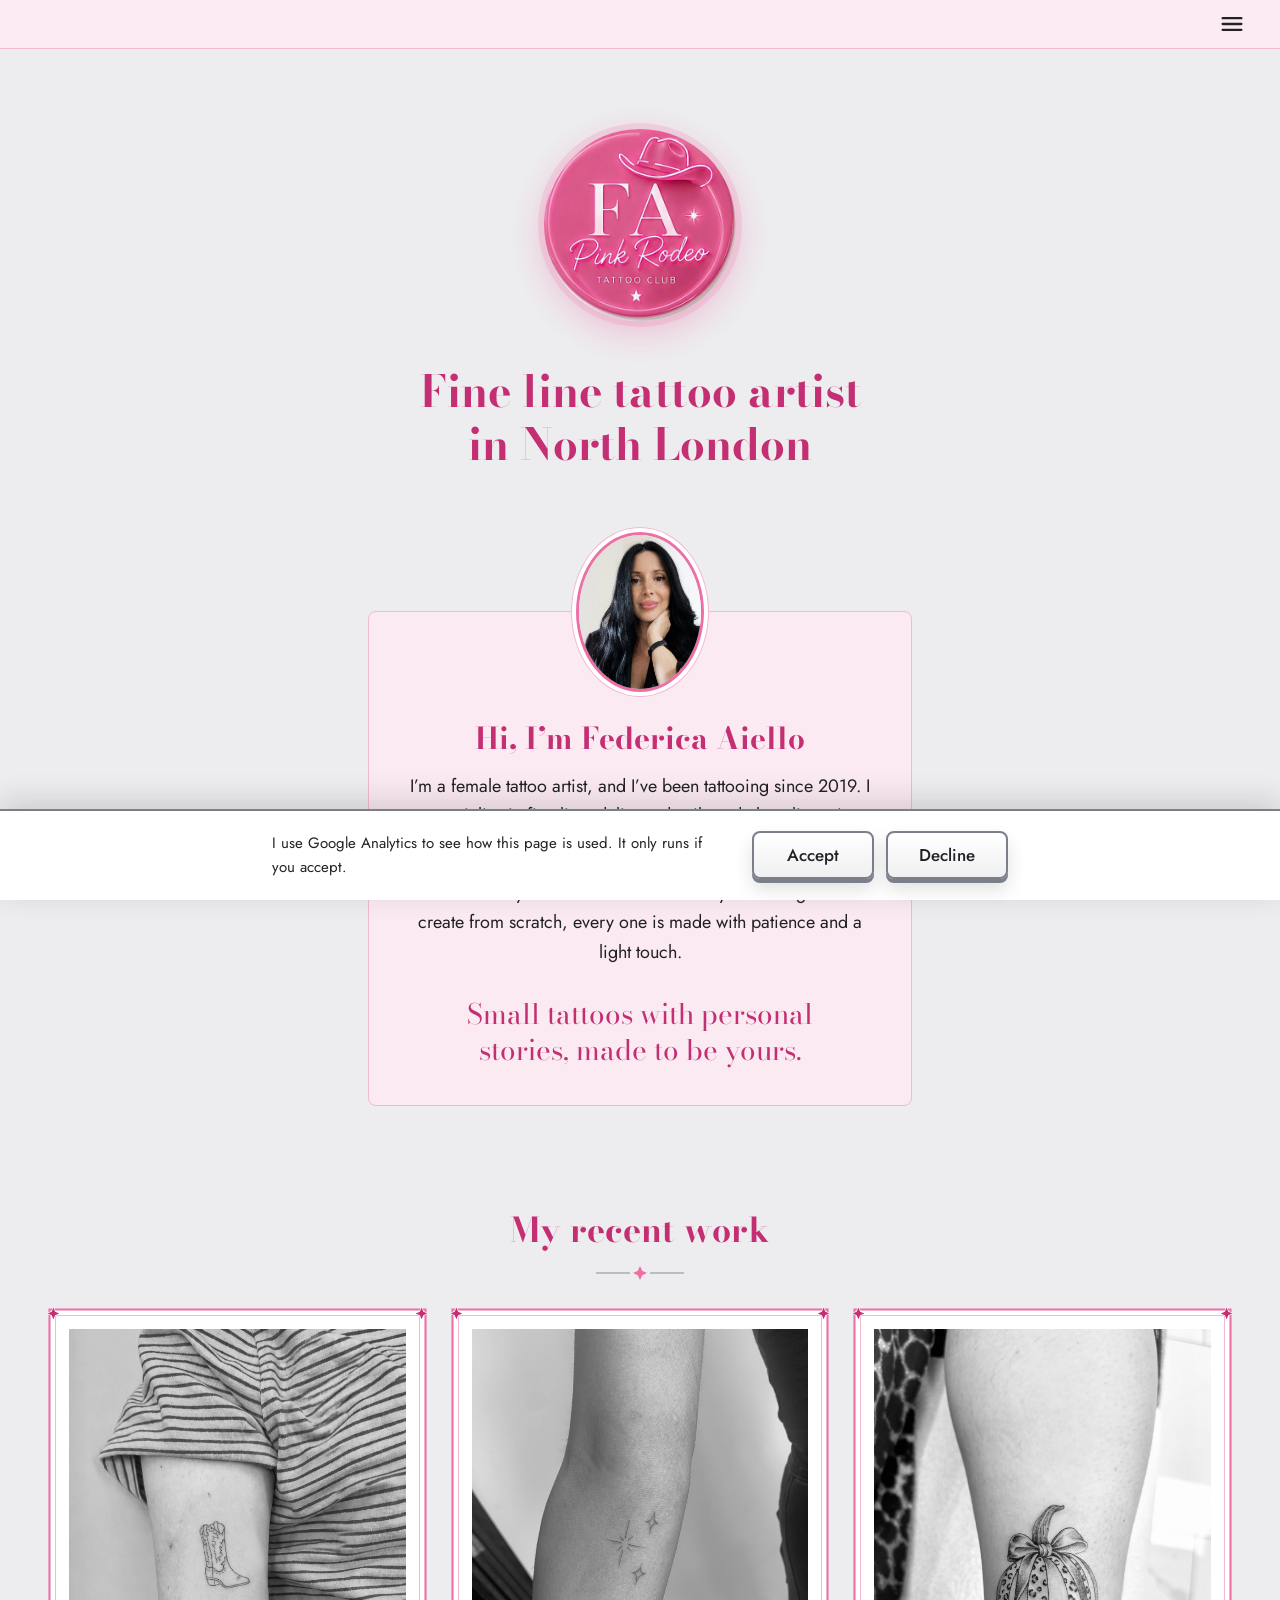
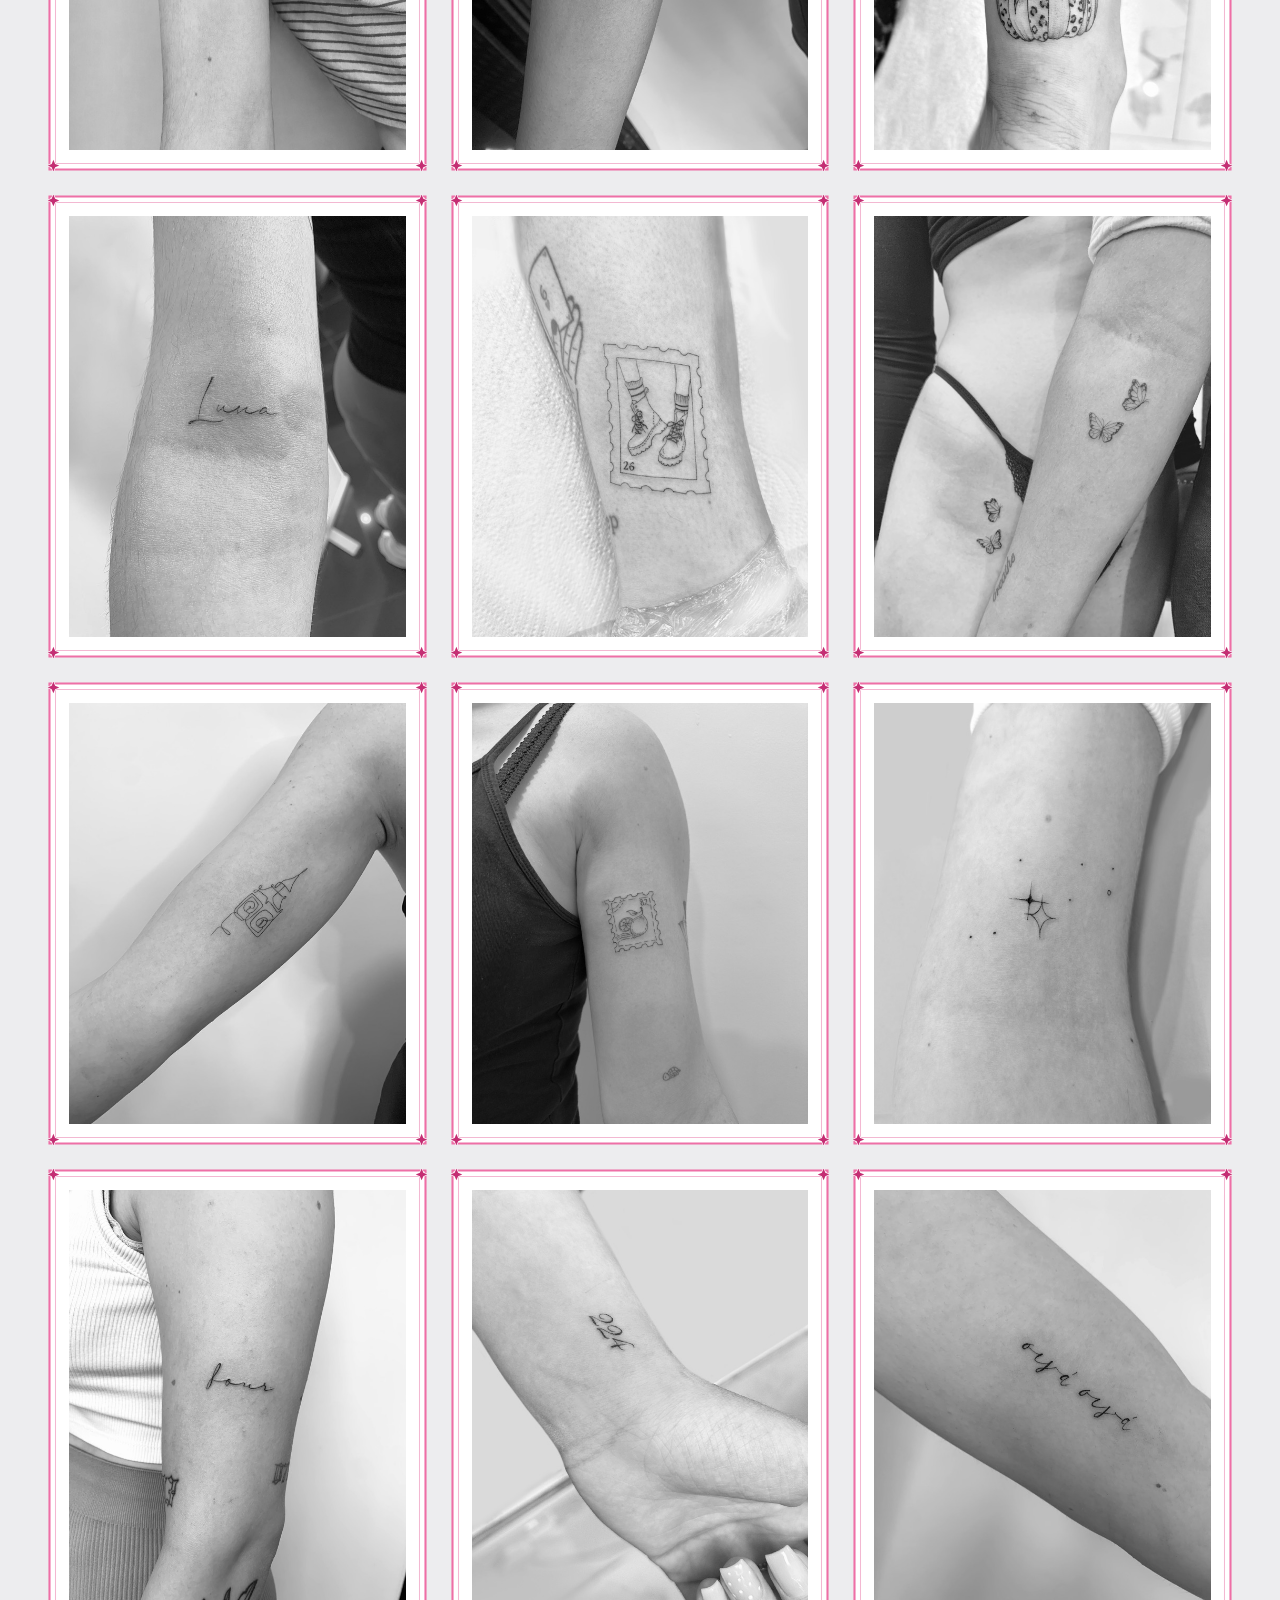
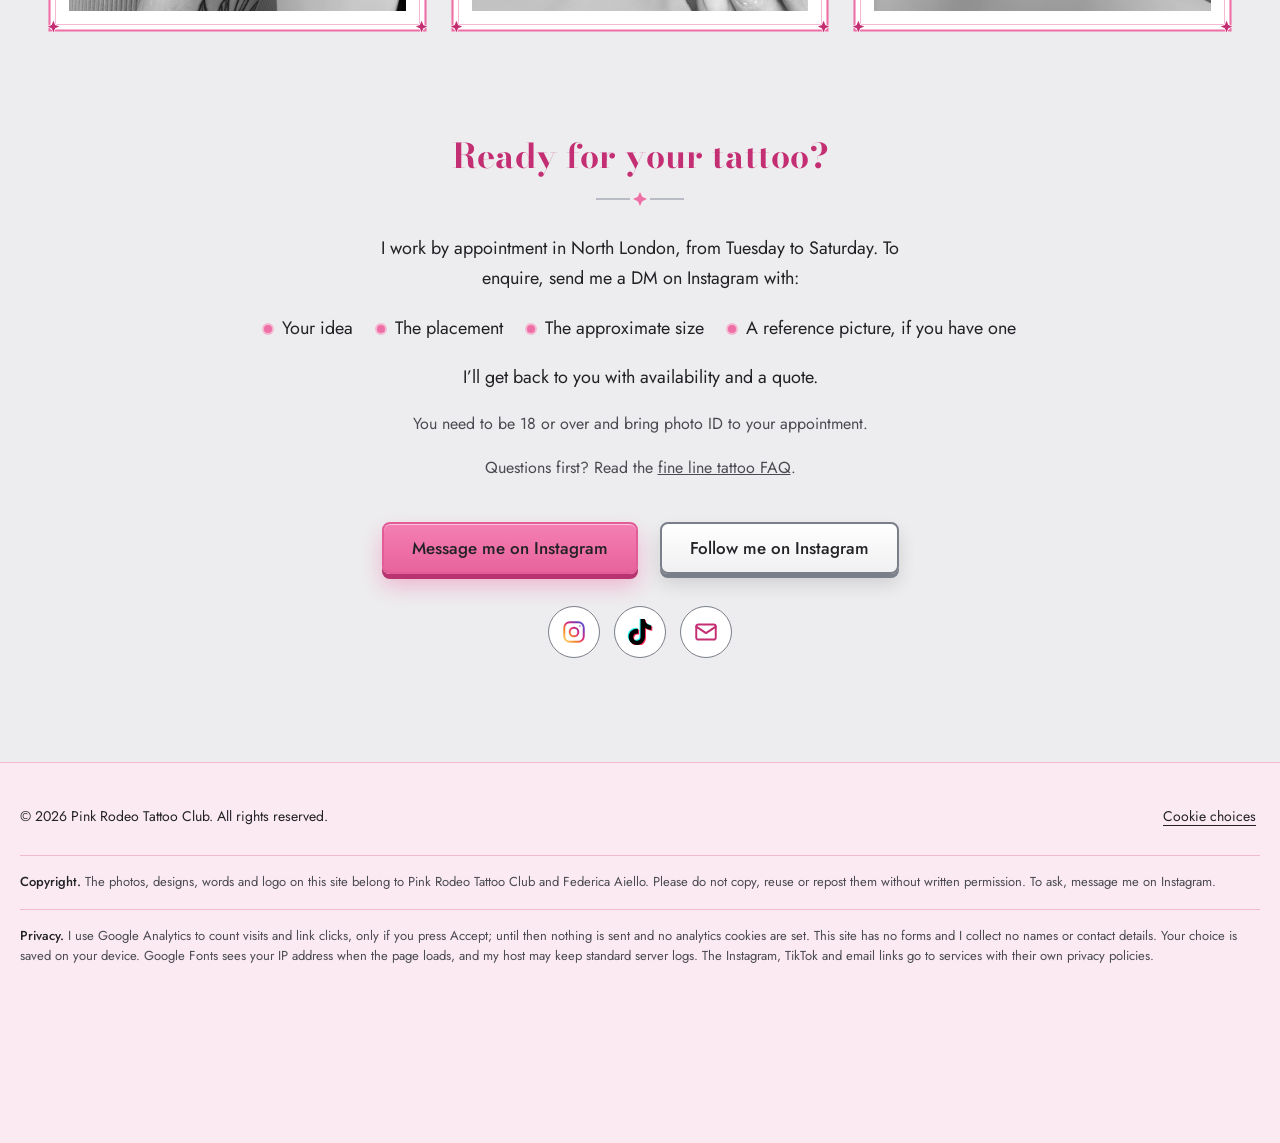
==== commit 3c144c25: "Menu becomes a retractable button; FAQ heading without intro text - Pink bar shows a three-line butt" ====
--- a/index.html
+++ b/index.html
@@ -108,7 +108,12 @@
   </section>
 
   <nav class="topbar" aria-label="Main menu">
-    <ul>
+    <div class="topbar__inner">
+      <button type="button" class="menu-toggle" id="menu-toggle" aria-expanded="false" aria-controls="menu-list" aria-label="Open menu">
+        <svg viewBox="0 0 24 24" aria-hidden="true" focusable="false"><path class="i-open" d="M4 7h16M4 12h16M4 17h16"/><path class="i-close" d="M6 6l12 12M18 6 6 18"/></svg>
+      </button>
+    </div>
+    <ul id="menu-list">
       <li><a href="/" aria-current="page">Home</a></li>
       <li><a href="/faq/" data-event="click_faq" data-location="menu">FAQ</a></li>
     </ul>
--- a/styles.css
+++ b/styles.css
@@ -113,6 +113,61 @@
   color: var(--rose);
 }
 
+/* With JavaScript the bar shows only a menu button (three lines). Pressing it opens the links
+   in a panel under the bar. Without JavaScript the links simply stay in the bar. */
+.topbar { position: relative; }
+.topbar__inner { display: none; }
+.topbar.is-enhanced .topbar__inner {
+  display: flex;
+  justify-content: flex-end;
+  max-width: 82rem;
+  margin: 0 auto;
+  padding: 0 calc(var(--gutter) - 0.5rem);
+}
+.menu-toggle {
+  display: inline-flex;
+  align-items: center;
+  justify-content: center;
+  width: 3rem;
+  height: 3rem;
+  padding: 0;
+  border: 0;
+  background: none;
+  color: var(--ink);
+  cursor: pointer;
+}
+.menu-toggle:hover { color: var(--rose); }
+.menu-toggle svg {
+  width: 1.75rem;
+  height: 1.75rem;
+  fill: none;
+  stroke: currentColor;
+  stroke-width: 2;
+  stroke-linecap: round;
+}
+.menu-toggle .i-close,
+.menu-toggle[aria-expanded="true"] .i-open { display: none; }
+.menu-toggle[aria-expanded="true"] .i-close { display: inline; }
+
+.topbar.is-enhanced ul {
+  display: none;
+  position: absolute;
+  top: 100%;
+  left: 0;
+  right: 0;
+  z-index: 15;
+  flex-direction: column;
+  align-items: center;
+  gap: 0;
+  max-width: none;
+  margin: 0;
+  padding: 0.25rem var(--gutter) 0.75rem;
+  background: var(--blush);
+  border-bottom: 1px solid var(--pink-soft);
+  box-shadow: 0 12px 24px rgba(34, 34, 38, 0.12);
+}
+.topbar.is-open ul { display: flex; }
+
 /* Hero */
 .hero {
   max-width: var(--measure);
@@ -151,11 +206,6 @@
   width: 8rem;
   height: 8rem;
   margin-bottom: 1.75rem;
-}
-.faq-intro {
-  max-width: 30rem;
-  margin: 1.25rem auto 0;
-  font-size: 1.125rem;
 }
 
 /* Page not found (404.html) */
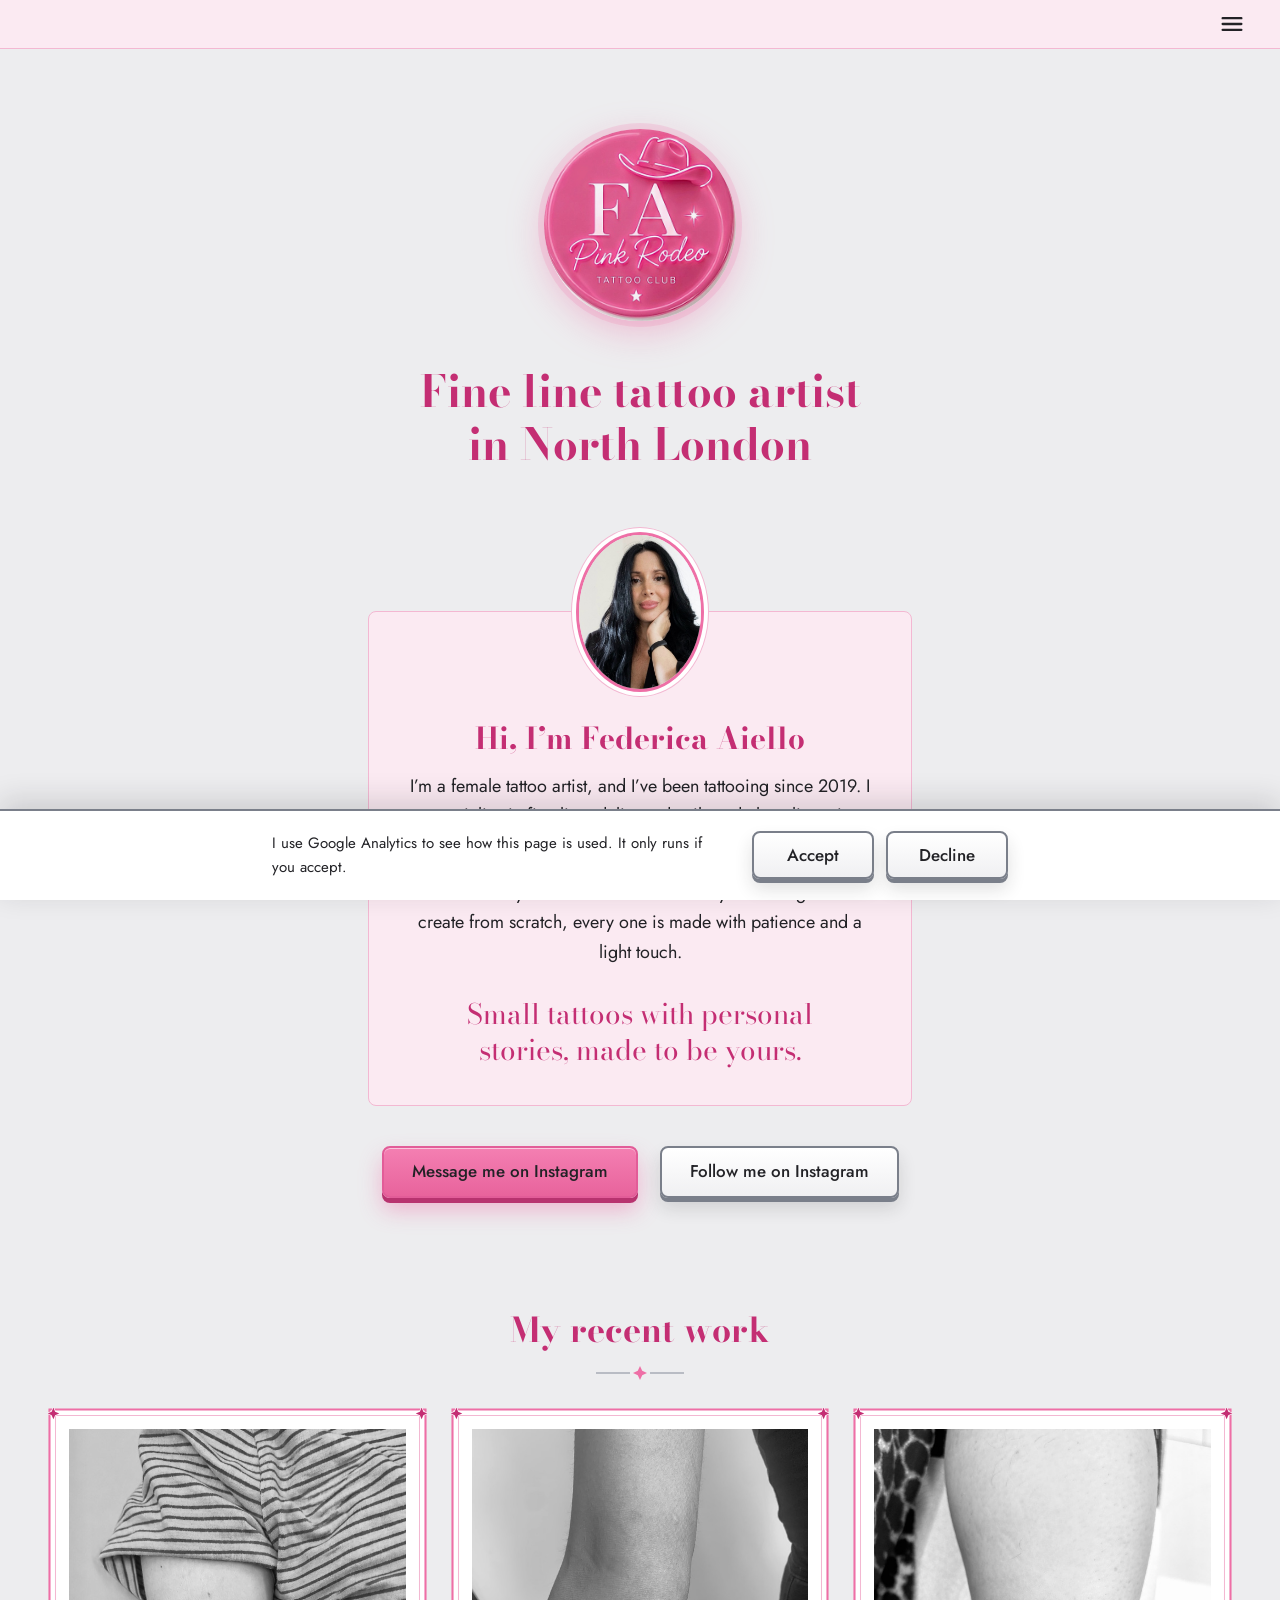
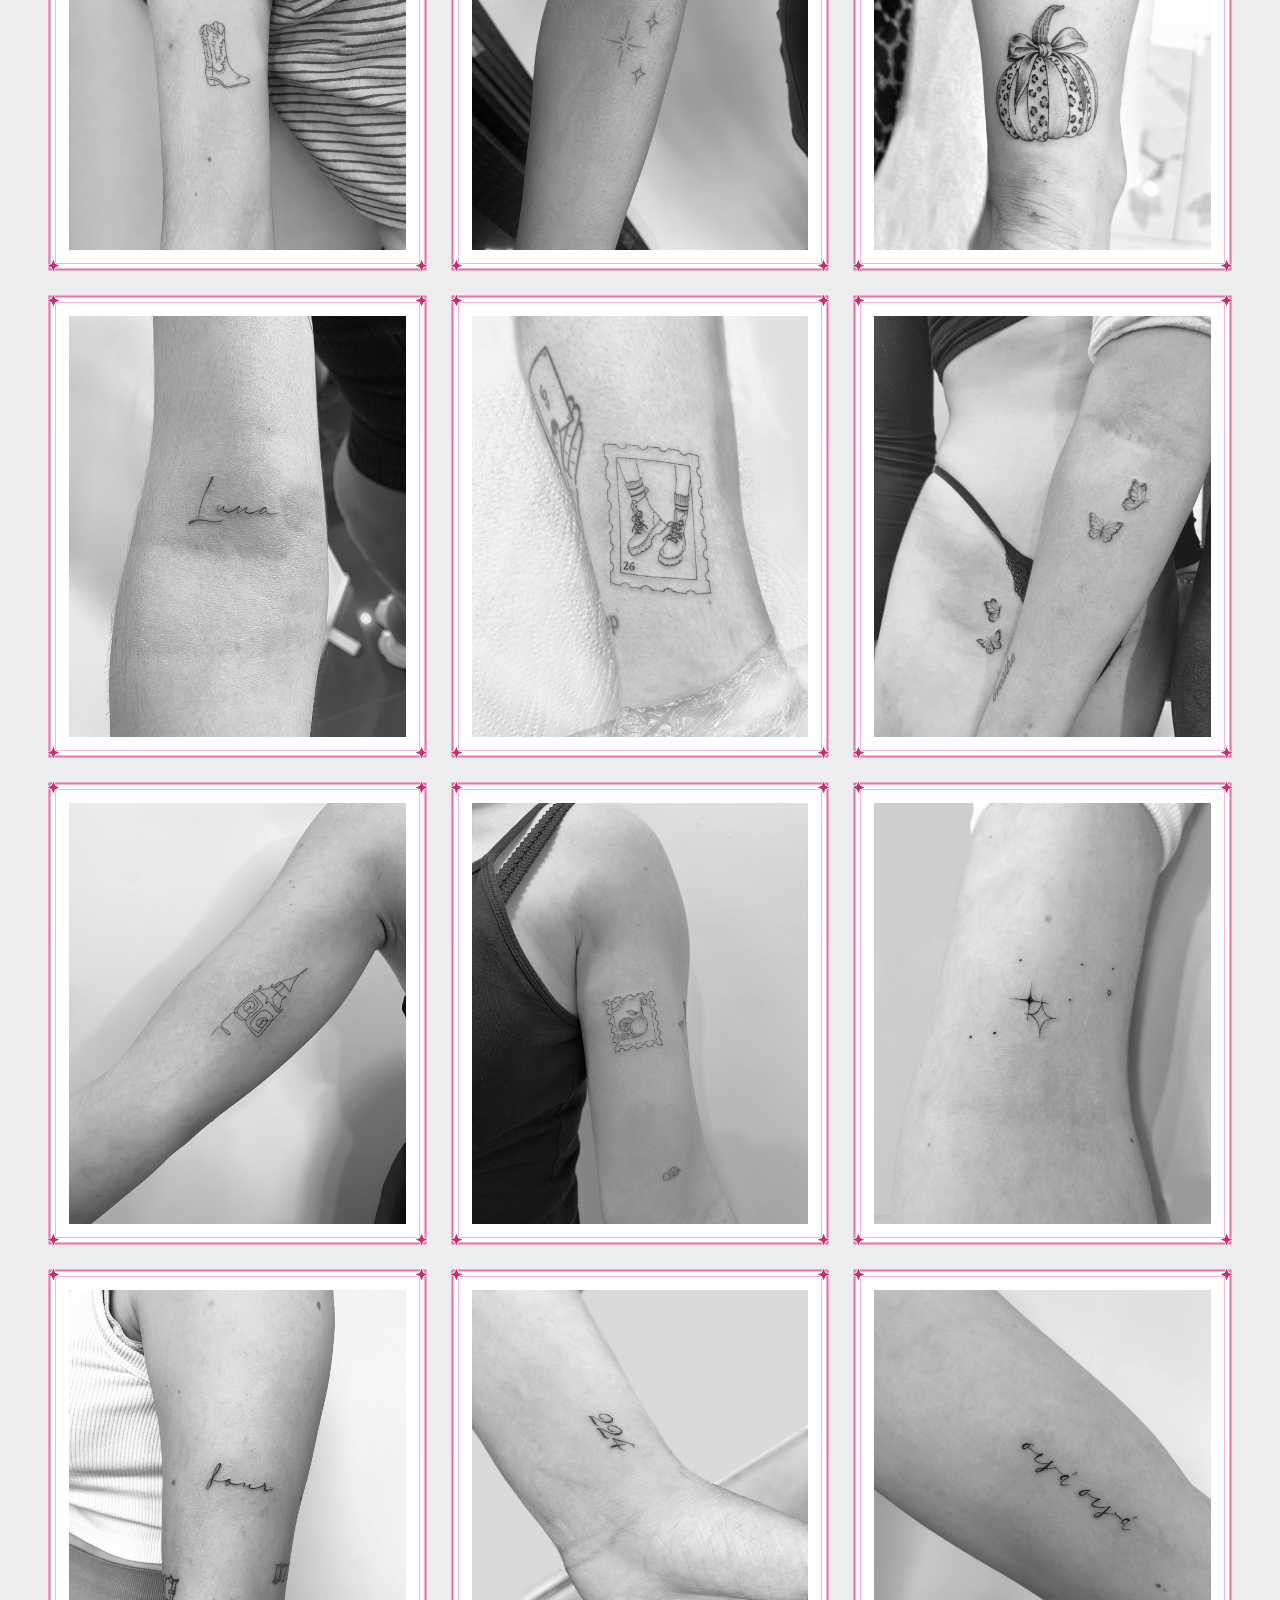
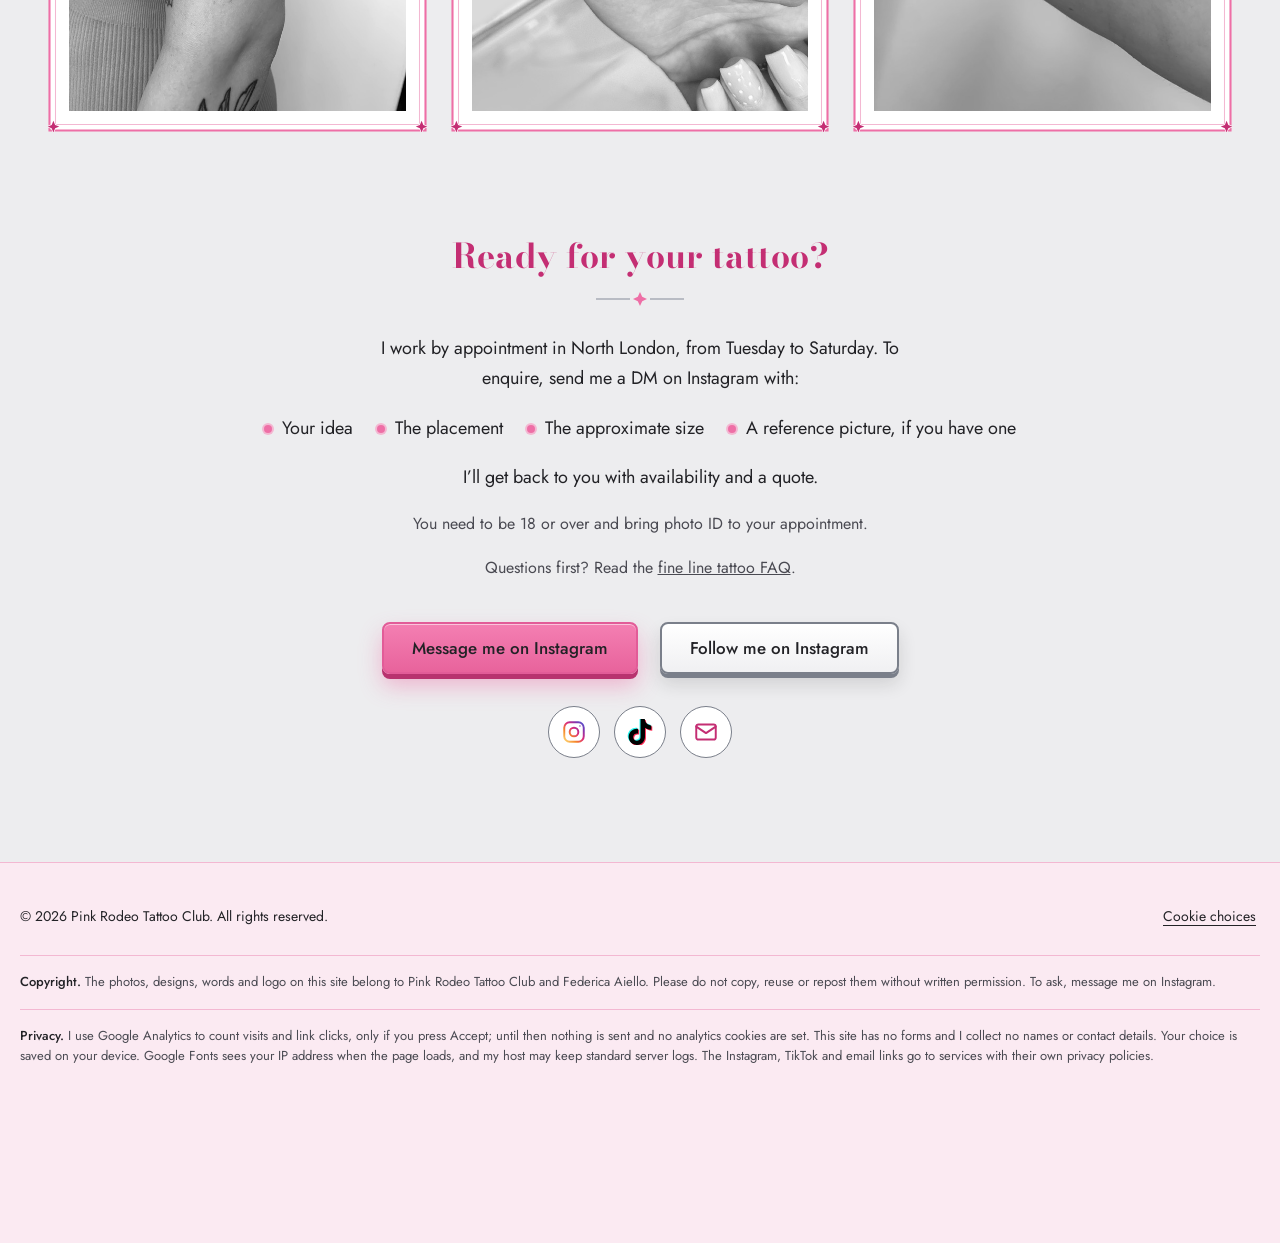
==== commit a85ff3f7: "Add the two Instagram buttons under the About box Tracked with data-location="about"; the buttons in" ====
--- a/index.html
+++ b/index.html
@@ -135,6 +135,10 @@
         <p>From a tiny tattoo that holds a memory to a design we create from scratch, every one is made with patience and a light touch.</p>
         <p class="about__closing">Small tattoos with personal stories, made to be yours.</p>
       </div>
+      <div class="actions">
+        <a class="btn btn--primary" href="https://ig.me/m/federicaiellotattoo" target="_blank" rel="noopener noreferrer" data-event="click_dm" data-location="about">Message me on Instagram<span class="sr-only"> (opens in a new tab)</span></a>
+        <a class="btn btn--secondary" href="https://www.instagram.com/federicaiellotattoo/" target="_blank" rel="noopener noreferrer" data-event="click_instagram_follow" data-location="about">Follow me on Instagram<span class="sr-only"> (opens in a new tab)</span></a>
+      </div>
     </section>
 
     <section class="section section--gallery" aria-labelledby="work-heading">
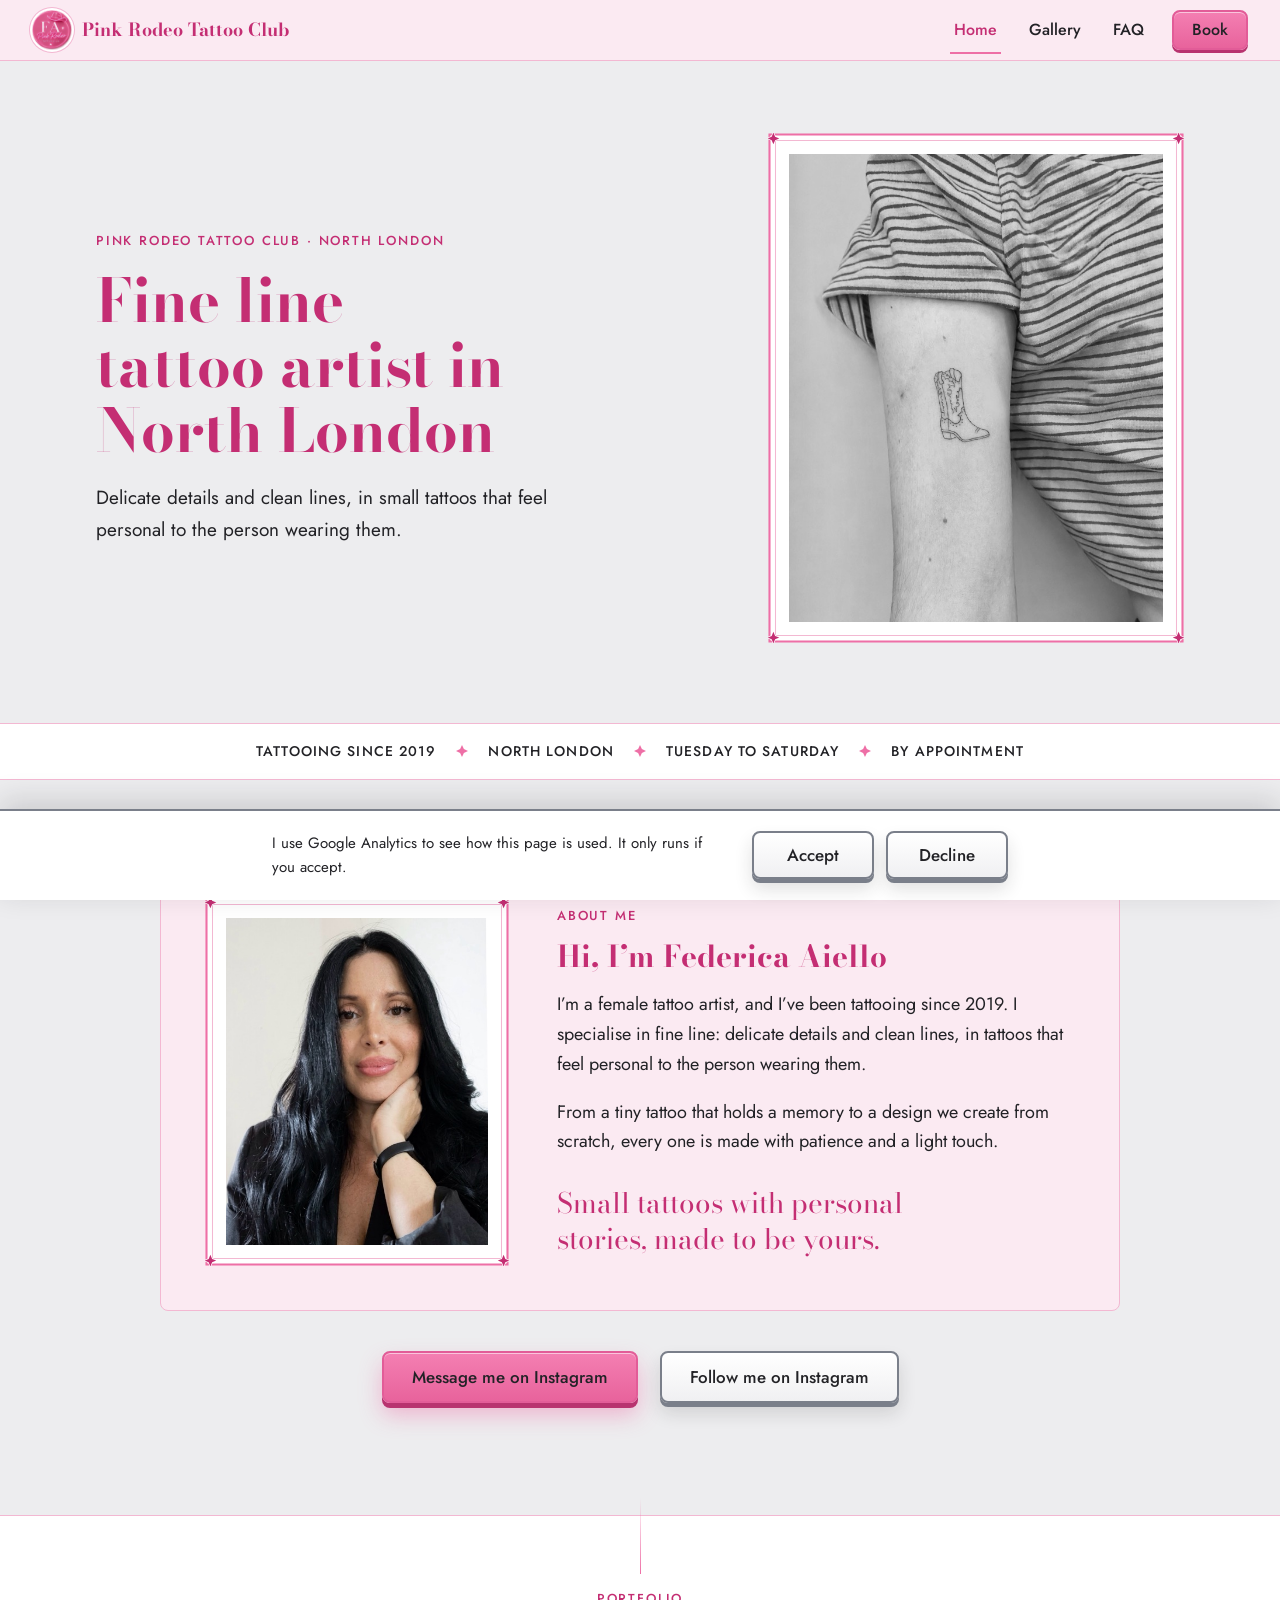
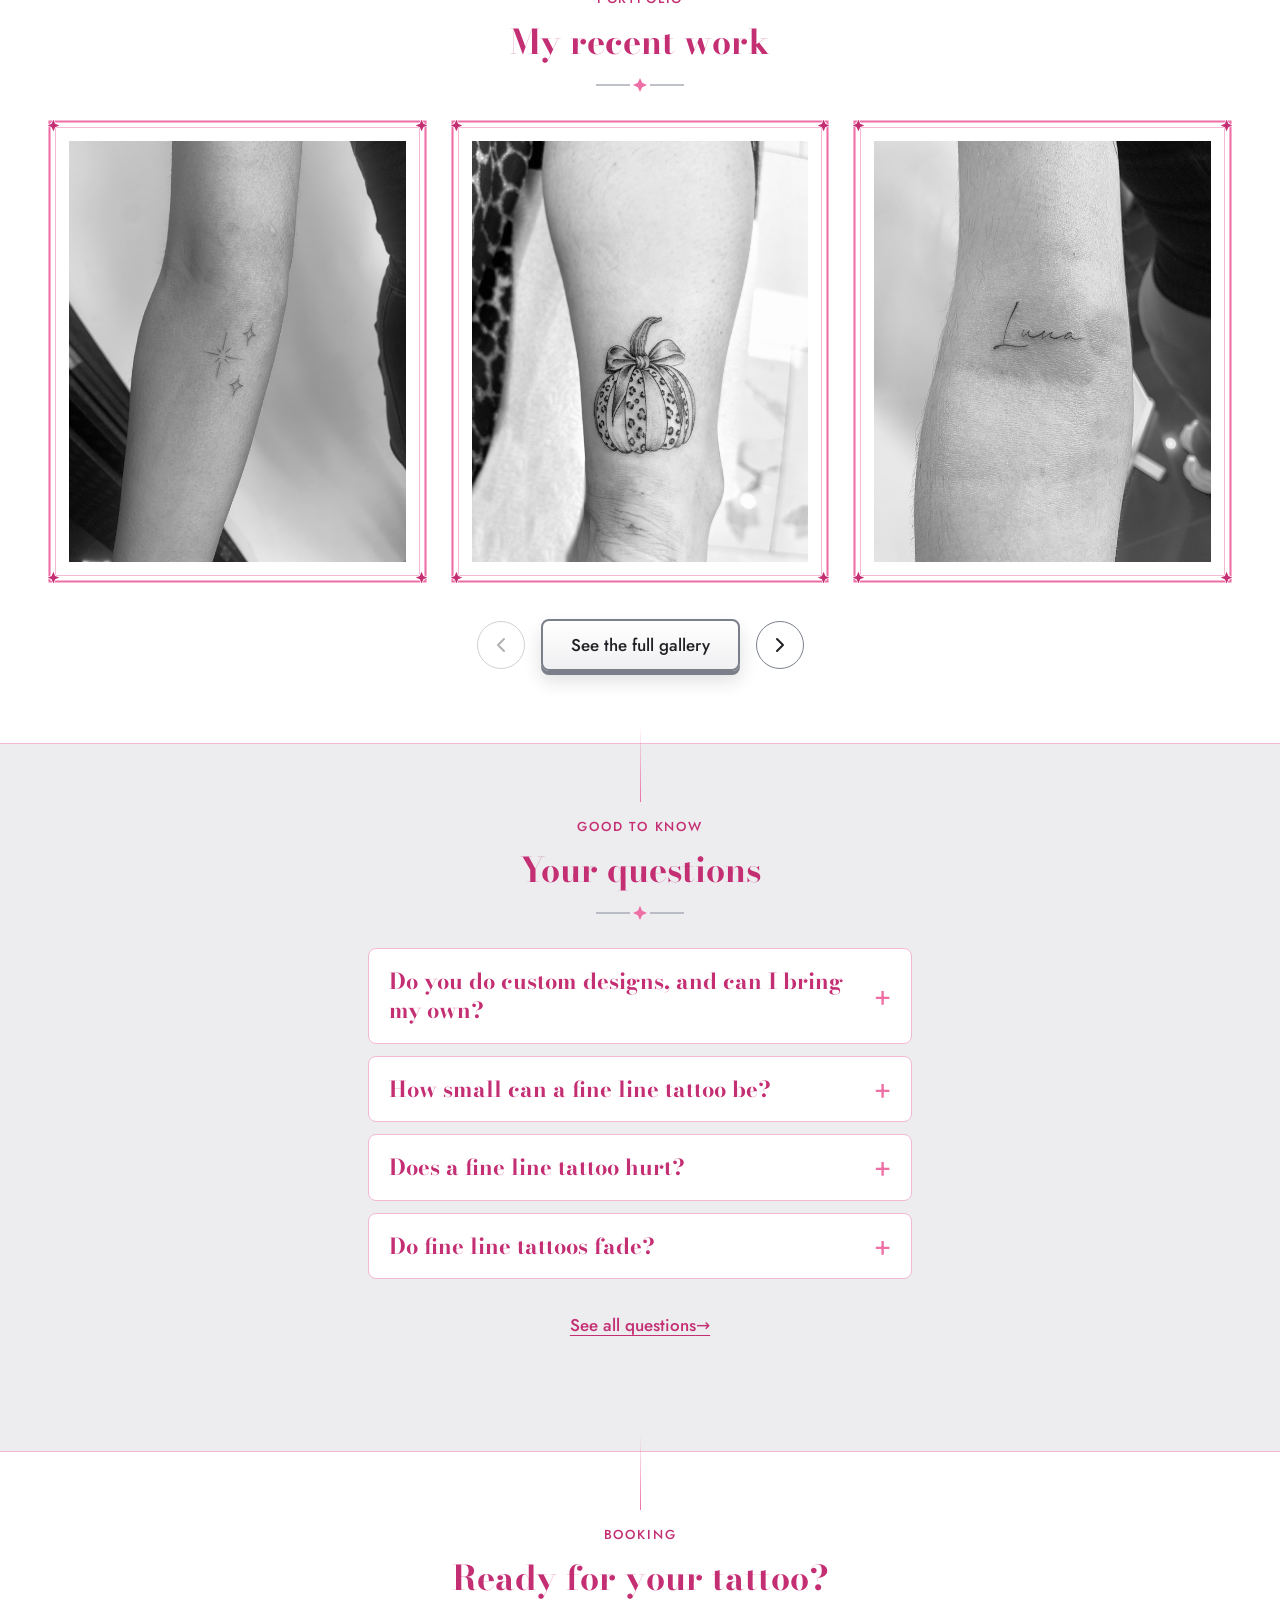
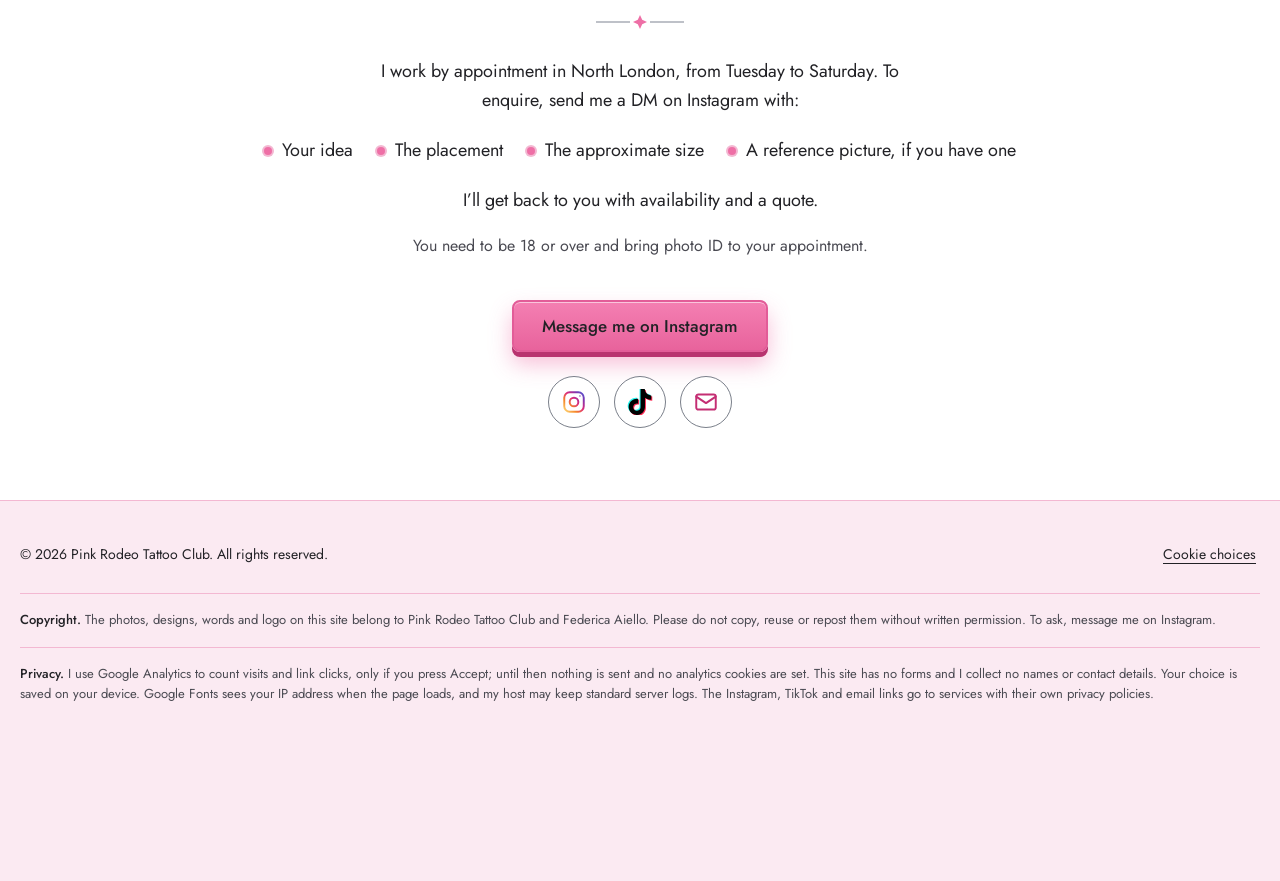
==== commit 271a838e: "Redesign the home page and add a full gallery page - Sticky top bar with Home, Gallery, FAQ and Book" ====
--- a/index.html
+++ b/index.html
@@ -35,7 +35,7 @@
   <!-- Fonts load without blocking the first paint; the noscript line is the fallback. -->
   <link rel="stylesheet" href="https://fonts.googleapis.com/css2?family=Bodoni+Moda:wght@400;700&amp;family=Jost:wght@400;500&amp;display=swap" media="print" onload="this.media='all'">
   <noscript><link rel="stylesheet" href="https://fonts.googleapis.com/css2?family=Bodoni+Moda:wght@400;700&amp;family=Jost:wght@400;500&amp;display=swap"></noscript>
-  <link rel="stylesheet" href="styles.css">
+  <link rel="stylesheet" href="/styles.css">
 
   <!-- Google Consent Mode v2: everything denied until the visitor accepts.
        Google's analytics script is not downloaded at all before that (see script.js). -->
@@ -109,31 +109,55 @@
 
   <nav class="topbar" aria-label="Main menu">
     <div class="topbar__inner">
+      <a class="brand" href="/">
+        <img src="/assets/favicon-96.png" width="96" height="96" alt="">
+        <span>Pink Rodeo Tattoo Club</span>
+      </a>
+      <ul id="menu-list">
+        <li><a href="/" aria-current="page">Home</a></li>
+        <li><a href="/gallery/" data-event="click_gallery" data-location="menu">Gallery</a></li>
+        <li><a href="/faq/" data-event="click_faq" data-location="menu">FAQ</a></li>
+        <li class="topbar__book"><a href="/#book" data-event="click_book" data-location="menu">Book</a></li>
+      </ul>
       <button type="button" class="menu-toggle" id="menu-toggle" aria-expanded="false" aria-controls="menu-list" aria-label="Open menu">
         <svg viewBox="0 0 24 24" aria-hidden="true" focusable="false"><path class="i-open" d="M4 7h16M4 12h16M4 17h16"/><path class="i-close" d="M6 6l12 12M18 6 6 18"/></svg>
       </button>
     </div>
-    <ul id="menu-list">
-      <li><a href="/" aria-current="page">Home</a></li>
-      <li><a href="/faq/" data-event="click_faq" data-location="menu">FAQ</a></li>
+  </nav>
+
+  <header class="hero hero--home">
+    <div class="hero__text">
+      <p class="hero__kicker">Pink Rodeo Tattoo Club · North London</p>
+      <h1>Fine line tattoo artist in North London</h1>
+      <p class="hero__lead">Delicate details and clean lines, in small tattoos that feel personal to the person wearing them.</p>
+    </div>
+    <figure class="frame frame--photo hero__photo">
+      <img src="/assets/work/cowboy-boot-960.jpg" srcset="/assets/work/cowboy-boot-640.jpg 640w, /assets/work/cowboy-boot-960.jpg 960w" sizes="(min-width: 900px) 26rem, (min-width: 600px) 22rem, 80vw" width="960" height="1280" alt="Fine line tattoo of a cowboy boot on an upper arm" fetchpriority="high" decoding="async">
+    </figure>
+  </header>
+
+  <div class="facts">
+    <ul class="facts__row">
+      <li>Tattooing since 2019</li>
+      <li>North London</li>
+      <li>Tuesday to Saturday</li>
+      <li>By appointment</li>
     </ul>
-  </nav>
-
-  <header class="hero">
-    <div class="logo">
-      <img src="assets/logo/pink-rodeo-tattoo-club-logo.jpg" width="480" height="480" fetchpriority="high" alt="Pink Rodeo Tattoo Club logo: a pink round sign with a neon-style cowboy hat, the letters FA and the words Pink Rodeo Tattoo Club">
-    </div>
-    <h1>Fine line tattoo artist in North London</h1>
-  </header>
+  </div>
 
   <main id="main">
-    <section class="section section--about" aria-labelledby="about-heading">
-      <div class="about-box">
-        <img class="about-box__photo" src="assets/about/federica-oval-480.jpg" width="480" height="600" alt="Federica Aiello, with long dark hair, resting her chin on her hand" decoding="async">
+    <section class="section section--about" id="about" aria-labelledby="about-heading">
+      <div class="about-box about-split">
+        <figure class="frame frame--photo about-split__photo">
+          <img src="/assets/about/federica-oval-480.jpg" width="480" height="600" alt="Federica Aiello, with long dark hair, resting her chin on her hand" decoding="async">
+        </figure>
+        <div class="about-split__text">
+          <p class="kicker" aria-hidden="true">About me</p>
         <h2 id="about-heading">Hi, I’m Federica Aiello</h2>
         <p>I’m a female tattoo artist, and I’ve been tattooing since 2019. I specialise in fine line: delicate details and clean lines, in tattoos that feel personal to the person wearing them.</p>
         <p>From a tiny tattoo that holds a memory to a design we create from scratch, every one is made with patience and a light touch.</p>
         <p class="about__closing">Small tattoos with personal stories, made to be yours.</p>
+        </div>
       </div>
       <div class="actions">
         <a class="btn btn--primary" href="https://ig.me/m/federicaiellotattoo" target="_blank" rel="noopener noreferrer" data-event="click_dm" data-location="about">Message me on Instagram<span class="sr-only"> (opens in a new tab)</span></a>
@@ -141,124 +165,132 @@
       </div>
     </section>
 
-    <section class="section section--gallery" aria-labelledby="work-heading">
-      <h2 id="work-heading">My recent work</h2>
-      <ul class="gallery">
-        <li>
-          <figure class="frame frame--photo">
-            <a class="photo-link" href="assets/work/cowboy-boot-1400.jpg" aria-label="View larger: Fine line tattoo of a cowboy boot on an upper arm">
-              <img src="assets/work/cowboy-boot-960.jpg" srcset="assets/work/cowboy-boot-640.jpg 640w, assets/work/cowboy-boot-960.jpg 960w" sizes="(min-width: 1600px) 17rem, (min-width: 1250px) 23rem, (min-width: 900px) calc(33vw - 3.5rem), (min-width: 600px) calc(50vw - 3.5rem), calc(50vw - 2.5rem)" width="960" height="1280" alt="Fine line tattoo of a cowboy boot on an upper arm" loading="lazy" fetchpriority="low" decoding="async">
+    <div class="band band--work">
+      <section class="section section--gallery" id="work" data-reveal aria-labelledby="work-heading">
+        <p class="kicker" aria-hidden="true">Portfolio</p>
+        <h2 id="work-heading">My recent work</h2>
+        <ul class="carousel" id="carousel" aria-label="Recent tattoos, scroll sideways for more">
+          <li>
+            <figure class="frame frame--photo">
+              <a class="photo-link" href="/assets/work/three-stars-1400.jpg" aria-label="View larger: Fine line tattoo of a sparkle and two small stars on a forearm">
+                <img src="/assets/work/three-stars-960.jpg" srcset="/assets/work/three-stars-640.jpg 640w, /assets/work/three-stars-960.jpg 960w" sizes="(min-width: 1400px) 18rem, (min-width: 900px) calc(33vw - 3rem), (min-width: 600px) calc(50vw - 3rem), 80vw" width="960" height="1280" alt="Fine line tattoo of a sparkle and two small stars on a forearm" loading="lazy" fetchpriority="low" decoding="async">
+              </a>
+            </figure>
+          </li>
+          <li>
+            <figure class="frame frame--photo">
+              <a class="photo-link" href="/assets/work/pumpkin-bow-1400.jpg" aria-label="View larger: Tattoo of a pumpkin with leopard print stripes and a bow on its stem, on the back of a lower leg">
+                <img src="/assets/work/pumpkin-bow-960.jpg" srcset="/assets/work/pumpkin-bow-640.jpg 640w, /assets/work/pumpkin-bow-960.jpg 960w" sizes="(min-width: 1400px) 18rem, (min-width: 900px) calc(33vw - 3rem), (min-width: 600px) calc(50vw - 3rem), 80vw" width="960" height="1113" alt="Tattoo of a pumpkin with leopard print stripes and a bow on its stem, on the back of a lower leg" loading="lazy" fetchpriority="low" decoding="async">
+              </a>
+            </figure>
+          </li>
+          <li>
+            <figure class="frame frame--photo">
+              <a class="photo-link" href="/assets/work/luna-script-1400.jpg" aria-label="View larger: Fine line tattoo of the name Luna in handwritten script on a forearm">
+                <img src="/assets/work/luna-script-960.jpg" srcset="/assets/work/luna-script-640.jpg 640w, /assets/work/luna-script-960.jpg 960w" sizes="(min-width: 1400px) 18rem, (min-width: 900px) calc(33vw - 3rem), (min-width: 600px) calc(50vw - 3rem), 80vw" width="960" height="1264" alt="Fine line tattoo of the name Luna in handwritten script on a forearm" loading="lazy" fetchpriority="low" decoding="async">
+              </a>
+            </figure>
+          </li>
+          <li>
+            <figure class="frame frame--photo">
+              <a class="photo-link" href="/assets/work/boots-stamp-1400.jpg" aria-label="View larger: Fine line tattoo of a postage stamp showing two laced boots, with the number 26">
+                <img src="/assets/work/boots-stamp-960.jpg" srcset="/assets/work/boots-stamp-640.jpg 640w, /assets/work/boots-stamp-960.jpg 960w" sizes="(min-width: 1400px) 18rem, (min-width: 900px) calc(33vw - 3rem), (min-width: 600px) calc(50vw - 3rem), 80vw" width="960" height="1043" alt="Fine line tattoo of a postage stamp showing two laced boots, with the number 26" loading="lazy" fetchpriority="low" decoding="async">
+              </a>
+            </figure>
+          </li>
+          <li>
+            <figure class="frame frame--photo">
+              <a class="photo-link" href="/assets/work/butterflies-1400.jpg" aria-label="View larger: Tattoo of two small butterflies on a forearm, beside a second pair of small butterflies on another person">
+                <img src="/assets/work/butterflies-960.jpg" srcset="/assets/work/butterflies-640.jpg 640w, /assets/work/butterflies-960.jpg 960w" sizes="(min-width: 1400px) 18rem, (min-width: 900px) calc(33vw - 3rem), (min-width: 600px) calc(50vw - 3rem), 80vw" width="960" height="1280" alt="Tattoo of two small butterflies on a forearm, beside a second pair of small butterflies on another person" loading="lazy" fetchpriority="low" decoding="async">
+              </a>
+            </figure>
+          </li>
+          <li>
+            <figure class="frame frame--photo">
+              <a class="photo-link" href="/assets/work/clock-tower-1400.jpg" aria-label="View larger: Fine line tattoo of a clock tower drawn in one continuous line on an upper arm">
+                <img src="/assets/work/clock-tower-960.jpg" srcset="/assets/work/clock-tower-640.jpg 640w, /assets/work/clock-tower-960.jpg 960w" sizes="(min-width: 1400px) 18rem, (min-width: 900px) calc(33vw - 3rem), (min-width: 600px) calc(50vw - 3rem), 80vw" width="960" height="1280" alt="Fine line tattoo of a clock tower drawn in one continuous line on an upper arm" loading="lazy" fetchpriority="low" decoding="async">
+              </a>
+            </figure>
+          </li>
+          <li>
+            <figure class="frame frame--photo">
+              <a class="photo-link" href="/assets/work/lemon-stamp-1400.jpg" aria-label="View larger: Fine line tattoo of a postage stamp with a lemon and a lemon slice, with the number 82">
+                <img src="/assets/work/lemon-stamp-960.jpg" srcset="/assets/work/lemon-stamp-640.jpg 640w, /assets/work/lemon-stamp-960.jpg 960w" sizes="(min-width: 1400px) 18rem, (min-width: 900px) calc(33vw - 3rem), (min-width: 600px) calc(50vw - 3rem), 80vw" width="960" height="1225" alt="Fine line tattoo of a postage stamp with a lemon and a lemon slice, with the number 82" loading="lazy" fetchpriority="low" decoding="async">
+              </a>
+            </figure>
+          </li>
+          <li>
+            <figure class="frame frame--photo">
+              <a class="photo-link" href="/assets/work/two-stars-1400.jpg" aria-label="View larger: Fine line tattoo of two small stars surrounded by tiny dots">
+                <img src="/assets/work/two-stars-960.jpg" srcset="/assets/work/two-stars-640.jpg 640w, /assets/work/two-stars-960.jpg 960w" sizes="(min-width: 1400px) 18rem, (min-width: 900px) calc(33vw - 3rem), (min-width: 600px) calc(50vw - 3rem), 80vw" width="960" height="1281" alt="Fine line tattoo of two small stars surrounded by tiny dots" loading="lazy" fetchpriority="low" decoding="async">
+              </a>
+            </figure>
+          </li>
+          <li class="carousel__end">
+            <a class="frame carousel__more" href="/gallery/" data-event="click_gallery" data-location="carousel">See the full gallery <span aria-hidden="true">→</span></a>
+          </li>
+        </ul>
+        <div class="carousel__controls">
+          <button type="button" class="icon-btn" data-carousel-prev aria-controls="carousel" aria-label="Previous photos" hidden><svg viewBox="0 0 24 24" fill="none" stroke="currentColor" stroke-width="2" stroke-linecap="round" stroke-linejoin="round" aria-hidden="true" focusable="false"><path d="m15 6-6 6 6 6"/></svg></button>
+          <a class="btn btn--secondary" href="/gallery/" data-event="click_gallery" data-location="work">See the full gallery</a>
+          <button type="button" class="icon-btn" data-carousel-next aria-controls="carousel" aria-label="Next photos" hidden><svg viewBox="0 0 24 24" fill="none" stroke="currentColor" stroke-width="2" stroke-linecap="round" stroke-linejoin="round" aria-hidden="true" focusable="false"><path d="m9 6 6 6-6 6"/></svg></button>
+        </div>
+      </section>
+    </div>
+
+    <section class="section section--questions" id="questions" data-reveal aria-labelledby="questions-heading">
+      <p class="kicker" aria-hidden="true">Good to know</p>
+      <h2 id="questions-heading">Your questions</h2>
+      <div class="faq-short">
+        <details class="faq-short__item">
+          <summary>Do you do custom designs, and can I bring my own?</summary>
+          <p>Yes, I create custom fine line tattoo designs in North London. You are welcome to bring your own ideas or reference images, and I will adapt them to suit the placement you want. We talk through the details before I start.</p>
+        </details>
+        <details class="faq-short__item">
+          <summary>How small can a fine line tattoo be?</summary>
+          <p>Fine line tattoos can be very small, from around 0.5 cm, depending on the design. If a design has a lot of detail, I may suggest making it a little larger or simplifying it, so it stays clear as it heals.</p>
+        </details>
+        <details class="faq-short__item">
+          <summary>Does a fine line tattoo hurt?</summary>
+          <p>It depends on where the tattoo goes and on your own pain threshold. Small fine line tattoos are usually easy to deal with and quick to complete. Areas with thinner skin or close to the bone, such as the ribs, ankles or inner arm, tend to feel sharper.</p>
+        </details>
+        <details class="faq-short__item">
+          <summary>Do fine line tattoos fade?</summary>
+          <p>Yes, they can. The lines are thinner and less ink goes into the skin than with bolder styles, so sun, friction and time show on a fine line tattoo sooner. That is why aftercare matters so much. Keep it out of direct sun while it heals, and once it has healed, use sunscreen (SPF 30 or higher) whenever it is exposed.</p>
+        </details>
+      </div>
+      <a class="more-link" href="/faq/" data-event="click_faq" data-location="home-faq">See all questions <span aria-hidden="true">→</span></a>
+    </section>
+
+    <div class="band">
+      <section class="section section--book" id="book" data-reveal aria-labelledby="book-heading">
+        <p class="kicker" aria-hidden="true">Booking</p>
+        <h2 id="book-heading">Ready for your tattoo?</h2>
+        <p>I work by appointment in North London, from Tuesday to Saturday. To enquire, send me a DM on Instagram with:</p>
+        <ul class="booking__list">
+          <li>Your idea</li>
+          <li>The placement</li>
+          <li>The approximate size</li>
+          <li>A reference picture, if you have one</li>
+        </ul>
+        <p>I’ll get back to you with availability and a quote.</p>
+        <p class="booking__note">You need to be 18 or over and bring photo ID to your appointment.</p>
+        <div class="cta">
+          <a class="btn btn--primary" href="https://ig.me/m/federicaiellotattoo" target="_blank" rel="noopener noreferrer" data-event="click_dm" data-location="booking">Message me on Instagram<span class="sr-only"> (opens in a new tab)</span></a>
+          <nav class="social" aria-label="Instagram, TikTok and email">
+            <a class="icon-link" href="https://www.instagram.com/federicaiellotattoo/" target="_blank" rel="noopener noreferrer" data-event="click_instagram_follow" data-location="booking">
+              <svg viewBox="0 0 24 24" fill="none" stroke-width="1.8" stroke-linecap="round" stroke-linejoin="round" aria-hidden="true" focusable="false"><defs><linearGradient id="ig-gradient" x1="3" y1="21" x2="21" y2="3" gradientUnits="userSpaceOnUse"><stop offset="0" stop-color="#FEDA77"/><stop offset="0.3" stop-color="#F58529"/><stop offset="0.55" stop-color="#DD2A7B"/><stop offset="0.8" stop-color="#8134AF"/><stop offset="1" stop-color="#515BD4"/></linearGradient></defs><rect x="3" y="3" width="18" height="18" rx="5" stroke="url(#ig-gradient)"/><circle cx="12" cy="12" r="4" stroke="url(#ig-gradient)"/><circle cx="17.5" cy="6.5" r="0.7" fill="url(#ig-gradient)" stroke="none"/></svg><span class="sr-only">Instagram (opens in a new tab)</span>
             </a>
-          </figure>
-        </li>
-        <li>
-          <figure class="frame frame--photo">
-            <a class="photo-link" href="assets/work/three-stars-1400.jpg" aria-label="View larger: Fine line tattoo of a sparkle and two small stars on a forearm">
-              <img src="assets/work/three-stars-960.jpg" srcset="assets/work/three-stars-640.jpg 640w, assets/work/three-stars-960.jpg 960w" sizes="(min-width: 1600px) 17rem, (min-width: 1250px) 23rem, (min-width: 900px) calc(33vw - 3.5rem), (min-width: 600px) calc(50vw - 3.5rem), calc(50vw - 2.5rem)" width="960" height="1280" alt="Fine line tattoo of a sparkle and two small stars on a forearm" loading="lazy" fetchpriority="low" decoding="async">
+            <a class="icon-link" href="https://www.tiktok.com/@fapinkrodeo" target="_blank" rel="noopener noreferrer" data-event="click_tiktok" data-location="booking">
+              <svg viewBox="0 0 24 24" aria-hidden="true" focusable="false"><path fill="#25F4EE" transform="translate(-0.9 -0.9)" d="M12.525.02c1.31-.02 2.61-.01 3.91-.02.08 1.53.63 3.09 1.75 4.17 1.12 1.11 2.7 1.62 4.24 1.79v4.03c-1.44-.05-2.89-.35-4.2-.97-.57-.26-1.1-.59-1.62-.93-.01 2.92.01 5.84-.02 8.75-.08 1.4-.54 2.79-1.35 3.94-1.31 1.92-3.58 3.17-5.91 3.21-1.43.08-2.86-.31-4.08-1.03-2.02-1.19-3.44-3.37-3.65-5.71-.02-.5-.03-1-.01-1.49.18-1.9 1.12-3.72 2.58-4.96 1.66-1.44 3.98-2.13 6.15-1.72.02 1.48-.04 2.96-.04 4.44-.99-.32-2.15-.23-3.02.37-.63.41-1.11 1.04-1.36 1.75-.21.51-.15 1.07-.14 1.61.24 1.64 1.82 3.02 3.5 2.87 1.12-.01 2.19-.66 2.77-1.61.19-.33.4-.67.41-1.06.1-1.79.06-3.57.07-5.36.01-4.03-.01-8.05.02-12.07z"/><path fill="#FE2C55" transform="translate(0.9 0.9)" d="M12.525.02c1.31-.02 2.61-.01 3.91-.02.08 1.53.63 3.09 1.75 4.17 1.12 1.11 2.7 1.62 4.24 1.79v4.03c-1.44-.05-2.89-.35-4.2-.97-.57-.26-1.1-.59-1.62-.93-.01 2.92.01 5.84-.02 8.75-.08 1.4-.54 2.79-1.35 3.94-1.31 1.92-3.58 3.17-5.91 3.21-1.43.08-2.86-.31-4.08-1.03-2.02-1.19-3.44-3.37-3.65-5.71-.02-.5-.03-1-.01-1.49.18-1.9 1.12-3.72 2.58-4.96 1.66-1.44 3.98-2.13 6.15-1.72.02 1.48-.04 2.96-.04 4.44-.99-.32-2.15-.23-3.02.37-.63.41-1.11 1.04-1.36 1.75-.21.51-.15 1.07-.14 1.61.24 1.64 1.82 3.02 3.5 2.87 1.12-.01 2.19-.66 2.77-1.61.19-.33.4-.67.41-1.06.1-1.79.06-3.57.07-5.36.01-4.03-.01-8.05.02-12.07z"/><path fill="#010101" d="M12.525.02c1.31-.02 2.61-.01 3.91-.02.08 1.53.63 3.09 1.75 4.17 1.12 1.11 2.7 1.62 4.24 1.79v4.03c-1.44-.05-2.89-.35-4.2-.97-.57-.26-1.1-.59-1.62-.93-.01 2.92.01 5.84-.02 8.75-.08 1.4-.54 2.79-1.35 3.94-1.31 1.92-3.58 3.17-5.91 3.21-1.43.08-2.86-.31-4.08-1.03-2.02-1.19-3.44-3.37-3.65-5.71-.02-.5-.03-1-.01-1.49.18-1.9 1.12-3.72 2.58-4.96 1.66-1.44 3.98-2.13 6.15-1.72.02 1.48-.04 2.96-.04 4.44-.99-.32-2.15-.23-3.02.37-.63.41-1.11 1.04-1.36 1.75-.21.51-.15 1.07-.14 1.61.24 1.64 1.82 3.02 3.5 2.87 1.12-.01 2.19-.66 2.77-1.61.19-.33.4-.67.41-1.06.1-1.79.06-3.57.07-5.36.01-4.03-.01-8.05.02-12.07z"/></svg><span class="sr-only">TikTok (opens in a new tab)</span>
             </a>
-          </figure>
-        </li>
-        <li>
-          <figure class="frame frame--photo">
-            <a class="photo-link" href="assets/work/pumpkin-bow-1400.jpg" aria-label="View larger: Tattoo of a pumpkin with leopard print stripes and a bow on its stem, on the back of a lower leg">
-              <img src="assets/work/pumpkin-bow-960.jpg" srcset="assets/work/pumpkin-bow-640.jpg 640w, assets/work/pumpkin-bow-960.jpg 960w" sizes="(min-width: 1600px) 17rem, (min-width: 1250px) 23rem, (min-width: 900px) calc(33vw - 3.5rem), (min-width: 600px) calc(50vw - 3.5rem), calc(50vw - 2.5rem)" width="960" height="1113" alt="Tattoo of a pumpkin with leopard print stripes and a bow on its stem, on the back of a lower leg" loading="lazy" fetchpriority="low" decoding="async">
+            <a class="icon-link icon-link--email" href="mailto:hello@pinkrodeotattooclub.co.uk" data-event="click_email" data-location="booking">
+              <svg viewBox="0 0 24 24" fill="none" stroke="currentColor" stroke-width="1.8" stroke-linecap="round" stroke-linejoin="round" aria-hidden="true" focusable="false"><rect x="3" y="5" width="18" height="14" rx="2"/><path d="m3 7 9 6 9-6"/></svg><span class="sr-only">Email</span>
             </a>
-          </figure>
-        </li>
-        <li>
-          <figure class="frame frame--photo">
-            <a class="photo-link" href="assets/work/luna-script-1400.jpg" aria-label="View larger: Fine line tattoo of the name Luna in handwritten script on a forearm">
-              <img src="assets/work/luna-script-960.jpg" srcset="assets/work/luna-script-640.jpg 640w, assets/work/luna-script-960.jpg 960w" sizes="(min-width: 1600px) 17rem, (min-width: 1250px) 23rem, (min-width: 900px) calc(33vw - 3.5rem), (min-width: 600px) calc(50vw - 3.5rem), calc(50vw - 2.5rem)" width="960" height="1264" alt="Fine line tattoo of the name Luna in handwritten script on a forearm" loading="lazy" fetchpriority="low" decoding="async">
-            </a>
-          </figure>
-        </li>
-        <li>
-          <figure class="frame frame--photo">
-            <a class="photo-link" href="assets/work/boots-stamp-1400.jpg" aria-label="View larger: Fine line tattoo of a postage stamp showing two laced boots, with the number 26">
-              <img src="assets/work/boots-stamp-960.jpg" srcset="assets/work/boots-stamp-640.jpg 640w, assets/work/boots-stamp-960.jpg 960w" sizes="(min-width: 1600px) 17rem, (min-width: 1250px) 23rem, (min-width: 900px) calc(33vw - 3.5rem), (min-width: 600px) calc(50vw - 3.5rem), calc(50vw - 2.5rem)" width="960" height="1043" alt="Fine line tattoo of a postage stamp showing two laced boots, with the number 26" loading="lazy" fetchpriority="low" decoding="async">
-            </a>
-          </figure>
-        </li>
-        <li>
-          <figure class="frame frame--photo">
-            <a class="photo-link" href="assets/work/butterflies-1400.jpg" aria-label="View larger: Tattoo of two small butterflies on a forearm, beside a second pair of small butterflies on another person">
-              <img src="assets/work/butterflies-960.jpg" srcset="assets/work/butterflies-640.jpg 640w, assets/work/butterflies-960.jpg 960w" sizes="(min-width: 1600px) 17rem, (min-width: 1250px) 23rem, (min-width: 900px) calc(33vw - 3.5rem), (min-width: 600px) calc(50vw - 3.5rem), calc(50vw - 2.5rem)" width="960" height="1280" alt="Tattoo of two small butterflies on a forearm, beside a second pair of small butterflies on another person" loading="lazy" fetchpriority="low" decoding="async">
-            </a>
-          </figure>
-        </li>
-        <li>
-          <figure class="frame frame--photo">
-            <a class="photo-link" href="assets/work/clock-tower-1400.jpg" aria-label="View larger: Fine line tattoo of a clock tower drawn in one continuous line on an upper arm">
-              <img src="assets/work/clock-tower-960.jpg" srcset="assets/work/clock-tower-640.jpg 640w, assets/work/clock-tower-960.jpg 960w" sizes="(min-width: 1600px) 17rem, (min-width: 1250px) 23rem, (min-width: 900px) calc(33vw - 3.5rem), (min-width: 600px) calc(50vw - 3.5rem), calc(50vw - 2.5rem)" width="960" height="1280" alt="Fine line tattoo of a clock tower drawn in one continuous line on an upper arm" loading="lazy" fetchpriority="low" decoding="async">
-            </a>
-          </figure>
-        </li>
-        <li>
-          <figure class="frame frame--photo">
-            <a class="photo-link" href="assets/work/lemon-stamp-1400.jpg" aria-label="View larger: Fine line tattoo of a postage stamp with a lemon and a lemon slice, with the number 82">
-              <img src="assets/work/lemon-stamp-960.jpg" srcset="assets/work/lemon-stamp-640.jpg 640w, assets/work/lemon-stamp-960.jpg 960w" sizes="(min-width: 1600px) 17rem, (min-width: 1250px) 23rem, (min-width: 900px) calc(33vw - 3.5rem), (min-width: 600px) calc(50vw - 3.5rem), calc(50vw - 2.5rem)" width="960" height="1225" alt="Fine line tattoo of a postage stamp with a lemon and a lemon slice, with the number 82" loading="lazy" fetchpriority="low" decoding="async">
-            </a>
-          </figure>
-        </li>
-        <li>
-          <figure class="frame frame--photo">
-            <a class="photo-link" href="assets/work/two-stars-1400.jpg" aria-label="View larger: Fine line tattoo of two small stars surrounded by tiny dots">
-              <img src="assets/work/two-stars-960.jpg" srcset="assets/work/two-stars-640.jpg 640w, assets/work/two-stars-960.jpg 960w" sizes="(min-width: 1600px) 17rem, (min-width: 1250px) 23rem, (min-width: 900px) calc(33vw - 3.5rem), (min-width: 600px) calc(50vw - 3.5rem), calc(50vw - 2.5rem)" width="960" height="1281" alt="Fine line tattoo of two small stars surrounded by tiny dots" loading="lazy" fetchpriority="low" decoding="async">
-            </a>
-          </figure>
-        </li>
-        <li>
-          <figure class="frame frame--photo">
-            <a class="photo-link" href="assets/work/four-script-1400.jpg" aria-label="View larger: Fine line tattoo of the word four in handwritten script on an upper arm">
-              <img src="assets/work/four-script-960.jpg" srcset="assets/work/four-script-640.jpg 640w, assets/work/four-script-960.jpg 960w" sizes="(min-width: 1600px) 17rem, (min-width: 1250px) 23rem, (min-width: 900px) calc(33vw - 3.5rem), (min-width: 600px) calc(50vw - 3.5rem), calc(50vw - 2.5rem)" width="960" height="1280" alt="Fine line tattoo of the word four in handwritten script on an upper arm" loading="lazy" fetchpriority="low" decoding="async">
-            </a>
-          </figure>
-        </li>
-        <li>
-          <figure class="frame frame--photo">
-            <a class="photo-link" href="assets/work/numbers-1400.jpg" aria-label="View larger: Fine line tattoo of small handwritten numerals on a wrist">
-              <img src="assets/work/numbers-960.jpg" srcset="assets/work/numbers-640.jpg 640w, assets/work/numbers-960.jpg 960w" sizes="(min-width: 1600px) 17rem, (min-width: 1250px) 23rem, (min-width: 900px) calc(33vw - 3.5rem), (min-width: 600px) calc(50vw - 3.5rem), calc(50vw - 2.5rem)" width="960" height="1281" alt="Fine line tattoo of small handwritten numerals on a wrist" loading="lazy" fetchpriority="low" decoding="async">
-            </a>
-          </figure>
-        </li>
-        <li>
-          <figure class="frame frame--photo">
-            <a class="photo-link" href="assets/work/forearm-script-1400.jpg" aria-label="View larger: Fine line tattoo of handwritten script lettering along a forearm">
-              <img src="assets/work/forearm-script-960.jpg" srcset="assets/work/forearm-script-640.jpg 640w, assets/work/forearm-script-960.jpg 960w" sizes="(min-width: 1600px) 17rem, (min-width: 1250px) 23rem, (min-width: 900px) calc(33vw - 3.5rem), (min-width: 600px) calc(50vw - 3.5rem), calc(50vw - 2.5rem)" width="960" height="1280" alt="Fine line tattoo of handwritten script lettering along a forearm" loading="lazy" fetchpriority="low" decoding="async">
-            </a>
-          </figure>
-        </li>
-      </ul>
-    </section>
-
-    <section class="section" aria-labelledby="book-heading">
-      <h2 id="book-heading">Ready for your tattoo?</h2>
-      <p>I work by appointment in North London, from Tuesday to Saturday. To enquire, send me a DM on Instagram with:</p>
-      <ul class="booking__list">
-        <li>Your idea</li>
-        <li>The placement</li>
-        <li>The approximate size</li>
-        <li>A reference picture, if you have one</li>
-      </ul>
-      <p>I’ll get back to you with availability and a quote.</p>
-      <p class="booking__note">You need to be 18 or over and bring photo ID to your appointment.</p>
-      <p class="booking__note">Questions first? Read the <a href="/faq/" data-event="click_faq" data-location="booking">fine line tattoo FAQ</a>.</p>
-      <div class="actions">
-        <a class="btn btn--primary" href="https://ig.me/m/federicaiellotattoo" target="_blank" rel="noopener noreferrer" data-event="click_dm" data-location="booking">Message me on Instagram<span class="sr-only"> (opens in a new tab)</span></a>
-        <a class="btn btn--secondary" href="https://www.instagram.com/federicaiellotattoo/" target="_blank" rel="noopener noreferrer" data-event="click_instagram_follow" data-location="booking">Follow me on Instagram<span class="sr-only"> (opens in a new tab)</span></a>
-      </div>
-      <nav class="social" aria-label="Instagram, TikTok and email">
-        <a class="icon-link" href="https://www.instagram.com/federicaiellotattoo/" target="_blank" rel="noopener noreferrer" data-event="click_instagram_follow" data-location="icons">
-          <svg viewBox="0 0 24 24" fill="none" stroke-width="1.8" stroke-linecap="round" stroke-linejoin="round" aria-hidden="true" focusable="false"><defs><linearGradient id="ig-gradient" x1="3" y1="21" x2="21" y2="3" gradientUnits="userSpaceOnUse"><stop offset="0" stop-color="#FEDA77"/><stop offset="0.3" stop-color="#F58529"/><stop offset="0.55" stop-color="#DD2A7B"/><stop offset="0.8" stop-color="#8134AF"/><stop offset="1" stop-color="#515BD4"/></linearGradient></defs><rect x="3" y="3" width="18" height="18" rx="5" stroke="url(#ig-gradient)"/><circle cx="12" cy="12" r="4" stroke="url(#ig-gradient)"/><circle cx="17.5" cy="6.5" r="0.7" fill="url(#ig-gradient)" stroke="none"/></svg><span class="sr-only">Instagram (opens in a new tab)</span>
-        </a>
-        <a class="icon-link" href="https://www.tiktok.com/@fapinkrodeo" target="_blank" rel="noopener noreferrer" data-event="click_tiktok" data-location="icons">
-          <svg viewBox="0 0 24 24" aria-hidden="true" focusable="false"><path fill="#25F4EE" transform="translate(-0.9 -0.9)" d="M12.525.02c1.31-.02 2.61-.01 3.91-.02.08 1.53.63 3.09 1.75 4.17 1.12 1.11 2.7 1.62 4.24 1.79v4.03c-1.44-.05-2.89-.35-4.2-.97-.57-.26-1.1-.59-1.62-.93-.01 2.92.01 5.84-.02 8.75-.08 1.4-.54 2.79-1.35 3.94-1.31 1.92-3.58 3.17-5.91 3.21-1.43.08-2.86-.31-4.08-1.03-2.02-1.19-3.44-3.37-3.65-5.71-.02-.5-.03-1-.01-1.49.18-1.9 1.12-3.72 2.58-4.96 1.66-1.44 3.98-2.13 6.15-1.72.02 1.48-.04 2.96-.04 4.44-.99-.32-2.15-.23-3.02.37-.63.41-1.11 1.04-1.36 1.75-.21.51-.15 1.07-.14 1.61.24 1.64 1.82 3.02 3.5 2.87 1.12-.01 2.19-.66 2.77-1.61.19-.33.4-.67.41-1.06.1-1.79.06-3.57.07-5.36.01-4.03-.01-8.05.02-12.07z"/><path fill="#FE2C55" transform="translate(0.9 0.9)" d="M12.525.02c1.31-.02 2.61-.01 3.91-.02.08 1.53.63 3.09 1.75 4.17 1.12 1.11 2.7 1.62 4.24 1.79v4.03c-1.44-.05-2.89-.35-4.2-.97-.57-.26-1.1-.59-1.62-.93-.01 2.92.01 5.84-.02 8.75-.08 1.4-.54 2.79-1.35 3.94-1.31 1.92-3.58 3.17-5.91 3.21-1.43.08-2.86-.31-4.08-1.03-2.02-1.19-3.44-3.37-3.65-5.71-.02-.5-.03-1-.01-1.49.18-1.9 1.12-3.72 2.58-4.96 1.66-1.44 3.98-2.13 6.15-1.72.02 1.48-.04 2.96-.04 4.44-.99-.32-2.15-.23-3.02.37-.63.41-1.11 1.04-1.36 1.75-.21.51-.15 1.07-.14 1.61.24 1.64 1.82 3.02 3.5 2.87 1.12-.01 2.19-.66 2.77-1.61.19-.33.4-.67.41-1.06.1-1.79.06-3.57.07-5.36.01-4.03-.01-8.05.02-12.07z"/><path fill="#010101" d="M12.525.02c1.31-.02 2.61-.01 3.91-.02.08 1.53.63 3.09 1.75 4.17 1.12 1.11 2.7 1.62 4.24 1.79v4.03c-1.44-.05-2.89-.35-4.2-.97-.57-.26-1.1-.59-1.62-.93-.01 2.92.01 5.84-.02 8.75-.08 1.4-.54 2.79-1.35 3.94-1.31 1.92-3.58 3.17-5.91 3.21-1.43.08-2.86-.31-4.08-1.03-2.02-1.19-3.44-3.37-3.65-5.71-.02-.5-.03-1-.01-1.49.18-1.9 1.12-3.72 2.58-4.96 1.66-1.44 3.98-2.13 6.15-1.72.02 1.48-.04 2.96-.04 4.44-.99-.32-2.15-.23-3.02.37-.63.41-1.11 1.04-1.36 1.75-.21.51-.15 1.07-.14 1.61.24 1.64 1.82 3.02 3.5 2.87 1.12-.01 2.19-.66 2.77-1.61.19-.33.4-.67.41-1.06.1-1.79.06-3.57.07-5.36.01-4.03-.01-8.05.02-12.07z"/></svg><span class="sr-only">TikTok (opens in a new tab)</span>
-        </a>
-        <a class="icon-link icon-link--email" href="mailto:hello@pinkrodeotattooclub.co.uk" data-event="click_email" data-location="icons">
-          <svg viewBox="0 0 24 24" fill="none" stroke="currentColor" stroke-width="1.8" stroke-linecap="round" stroke-linejoin="round" aria-hidden="true" focusable="false"><rect x="3" y="5" width="18" height="14" rx="2"/><path d="m3 7 9 6 9-6"/></svg><span class="sr-only">Email</span>
-        </a>
-      </nav>
-    </section>
+          </nav>
+        </div>
+      </section>
+    </div>
   </main>
 
   <footer class="footer">
@@ -279,7 +311,6 @@
       </section>
     </div>
   </footer>
-
 
   <dialog class="lightbox" id="lightbox" aria-label="Photo viewer">
     <div class="lightbox__inner">
@@ -295,6 +326,6 @@
     </div>
   </dialog>
 
-  <script src="script.js" defer></script>
+  <script src="/script.js" defer></script>
 </body>
 </html>
--- a/styles.css
+++ b/styles.css
@@ -25,6 +25,7 @@
 html {
   -webkit-text-size-adjust: 100%;
   scroll-behavior: smooth;
+  scroll-padding-top: 4.5rem;   /* room for the sticky menu bar when jumping to a section */
 }
 
 body {
@@ -82,21 +83,55 @@
 }
 .skip-link:focus { transform: translateY(0.5rem); }
 
-/* Menu bar at the top of every page: the same light pink band as the footer */
+/* Menu bar at the top of every page: a light pink band that stays at the top while scrolling.
+   Brand on the left; on laptops the links sit on the right, on phones they open from a three-line button.
+   Without JavaScript the links simply stay visible in the bar. */
 .topbar {
+  position: sticky;
+  top: 0;
+  z-index: 12;
   background: var(--blush);
   border-bottom: 1px solid var(--pink-soft);
 }
+.topbar__inner {
+  display: flex;
+  flex-wrap: wrap;
+  align-items: center;
+  justify-content: space-between;
+  gap: 0 1rem;
+  max-width: 82rem;
+  min-height: 3.75rem;
+  margin: 0 auto;
+  padding: 0.25rem var(--gutter);
+}
+.brand {
+  display: inline-flex;
+  align-items: center;
+  gap: 0.625rem;
+  min-height: 3rem;
+  color: var(--rose);
+  font-family: var(--font-heading);
+  font-size: 1.125rem;
+  font-weight: 700;
+  line-height: 1.1;
+  text-decoration: none;
+}
+.brand img {
+  width: 2.5rem;
+  height: 2.5rem;
+  border-radius: 50%;
+  box-shadow: 0 0 0 2px var(--white), 0 0 0 3px var(--pink-soft);
+}
 .topbar ul {
   display: flex;
-  justify-content: center;
-  gap: 0 2.25rem;
-  max-width: 82rem;
-  margin: 0 auto;
-  padding: 0 var(--gutter);
+  flex-wrap: wrap;
+  align-items: center;
+  gap: 0 1.5rem;
+  margin: 0;
+  padding: 0;
   list-style: none;
 }
-.topbar a {
+.topbar ul a {
   display: inline-flex;
   align-items: center;
   min-height: 3rem;
@@ -107,29 +142,29 @@
   font-weight: 500;
   text-decoration: none;
 }
-.topbar a:hover { color: var(--rose); }
-.topbar a[aria-current="page"] {
+.topbar ul a:hover { color: var(--rose); }
+.topbar ul a[aria-current="page"] {
   border-bottom-color: var(--pink);
   color: var(--rose);
 }
-
-/* With JavaScript the bar shows only a menu button (three lines). Pressing it opens the links
-   in a panel under the bar. Without JavaScript the links simply stay in the bar. */
-.topbar { position: relative; }
-.topbar__inner { display: none; }
-.topbar.is-enhanced .topbar__inner {
-  display: flex;
-  justify-content: flex-end;
-  max-width: 82rem;
-  margin: 0 auto;
-  padding: 0 calc(var(--gutter) - 0.5rem);
-}
+.topbar .topbar__book a {
+  min-height: 2.5rem;
+  padding: 0.25rem 1.125rem;
+  border: 2px solid #E25C98;
+  border-radius: 0.5rem;
+  background: linear-gradient(180deg, #F47FB2 0%, #E8639C 100%);
+  box-shadow: inset 0 1px 0 rgba(255, 255, 255, 0.55), 0 3px 0 #B8336F;
+  color: var(--ink);
+}
+.topbar .topbar__book a:hover { color: var(--ink); filter: brightness(1.05); }
+
 .menu-toggle {
-  display: inline-flex;
+  display: none;
   align-items: center;
   justify-content: center;
   width: 3rem;
   height: 3rem;
+  margin-right: -0.5rem;
   padding: 0;
   border: 0;
   background: none;
@@ -149,24 +184,35 @@
 .menu-toggle[aria-expanded="true"] .i-open { display: none; }
 .menu-toggle[aria-expanded="true"] .i-close { display: inline; }
 
+.topbar.is-enhanced .menu-toggle { display: inline-flex; }
 .topbar.is-enhanced ul {
   display: none;
   position: absolute;
   top: 100%;
   left: 0;
   right: 0;
-  z-index: 15;
   flex-direction: column;
-  align-items: center;
-  gap: 0;
-  max-width: none;
-  margin: 0;
-  padding: 0.25rem var(--gutter) 0.75rem;
+  gap: 0.25rem;
+  padding: 0.25rem var(--gutter) 1rem;
   background: var(--blush);
   border-bottom: 1px solid var(--pink-soft);
   box-shadow: 0 12px 24px rgba(34, 34, 38, 0.12);
 }
 .topbar.is-open ul { display: flex; }
+
+@media (min-width: 900px) {
+  .topbar.is-enhanced .menu-toggle { display: none; }
+  .topbar.is-enhanced ul {
+    display: flex;
+    position: static;
+    flex-direction: row;
+    gap: 0 1.5rem;
+    padding: 0;
+    background: none;
+    border: 0;
+    box-shadow: none;
+  }
+}
 
 /* Hero */
 .hero {
@@ -320,28 +366,18 @@
 .section p { font-size: 1.125rem; }
 .section p + p { margin-top: 1.125rem; }
 
-/* About: a light pink box with Federica's round photo sitting on its top edge */
-.section--about { padding-top: 4.75rem; }
+/* About: a light pink box with Federica's photo in the star frame.
+   Photo above the words on phones; side by side from 900px, mirroring the top section. */
+.section--about { max-width: 64rem; padding-top: 4.5rem; }
 .about-box {
   position: relative;
-  padding: 6.25rem 1.25rem 1.75rem;
+  padding: 2rem 1.25rem 1.75rem;
   background: var(--blush);
   border: 1px solid var(--pink-soft);
   border-radius: 0.5rem;
 }
-.about-box__photo {
-  position: absolute;
-  top: 0;
-  left: 50%;
-  width: 7rem;
-  height: 8.75rem;   /* a tall oval, so more of her shows than in a circle */
-  transform: translate(-50%, -50%);
-  object-fit: cover;
-  border: 3px solid var(--pink);
-  border-radius: 50%;
-  background: var(--white);
-  box-shadow: 0 0 0 4px var(--white), 0 0 0 5px var(--pink-soft);
-}
+.about-split__photo { width: min(100%, 15rem); margin: 0 auto 1.5rem; }
+.about-box .kicker::before { display: none; }   /* no thread inside the box */
 .about-box h2::after { display: none; }
 .about-box h2 {
   margin-bottom: 1rem;
@@ -475,6 +511,17 @@
 .faq__item a { color: var(--rose); text-underline-offset: 0.2em; }
 
 /* Instagram, TikTok and email icons under the closing buttons */
+/* The same call to action everywhere: the DM button, then round Instagram, TikTok and email icons */
+.cta {
+  display: flex;
+  flex-direction: column;
+  margin-top: 2.5rem;
+}
+.cta .social { margin-top: 1.5rem; }
+@media (min-width: 600px) {
+  .cta { align-items: center; }
+}
+
 .social {
   display: flex;
   flex-wrap: wrap;
@@ -669,8 +716,7 @@
   :root { --gutter: 2rem; }
 
   .hero { padding-top: 5rem; padding-bottom: 4rem; }
-  .about-box { padding: 6.75rem 2.25rem 2.25rem; }
-  .about-box__photo { width: 8rem; height: 10rem; }
+  .about-box { padding: 2.5rem 2.25rem 2.25rem; }
   .section { padding-bottom: 6.5rem; }
 
   .actions {
@@ -712,6 +758,332 @@
   .gallery { --cols: 4; }
 }
 
+/* ===== Redesign, November 2026 ===== */
+
+/* Home hero: text on the left, one tattoo photo in a star frame on the right (stacked on phones) */
+.hero--home {
+  display: grid;
+  gap: 2.5rem;
+  align-items: center;
+  max-width: 72rem;
+  padding: 3rem var(--gutter) 3.5rem;
+}
+.hero__kicker {
+  margin-bottom: 1rem;
+  color: var(--rose);
+  font-size: 0.8125rem;
+  font-weight: 500;
+  letter-spacing: 0.14em;
+  text-transform: uppercase;
+}
+.hero--home h1 {
+  font-size: clamp(2.25rem, 8.5vw, 3.75rem);
+  line-height: 1.08;
+}
+.hero__lead {
+  max-width: 30rem;
+  margin: 1.25rem auto 0;
+  font-size: 1.1875rem;
+}
+.hero__photo {
+  width: min(100%, 22rem);
+  margin: 0 auto;
+}
+
+/* Fact strip under the hero: four facts in one line, with pink stars between them */
+.facts {
+  background: var(--white);
+  border-block: 1px solid var(--pink-soft);
+}
+.facts__row {
+  display: flex;
+  flex-wrap: wrap;
+  justify-content: center;
+  gap: 0.375rem 1.25rem;
+  max-width: 82rem;
+  margin: 0 auto;
+  padding: 1rem var(--gutter);
+  list-style: none;
+  font-size: 0.875rem;
+  font-weight: 500;
+  letter-spacing: 0.08em;
+  text-transform: uppercase;
+}
+.facts__row li {
+  display: flex;
+  align-items: center;
+  gap: 1.25rem;
+}
+.facts__row li + li::before {
+  content: "";
+  width: 0.75rem;
+  height: 0.75rem;
+  background: url("data:image/svg+xml,%3Csvg xmlns='http://www.w3.org/2000/svg' viewBox='0 0 14 14'%3E%3Cpath d='M7 0L9.2 4.8 14 7 9.2 9.2 7 14 4.8 9.2 0 7 4.8 4.8Z' fill='%23EE6FA6'/%3E%3C/svg%3E") center / contain no-repeat;
+}
+
+/* Phones: the four facts as two neat pairs, without the stars */
+@media (max-width: 599px) {
+  .facts__row {
+    display: grid;
+    grid-template-columns: 1fr 1fr;
+    gap: 0.5rem 1rem;
+    font-size: 0.75rem;
+    text-align: center;
+  }
+  .facts__row li { justify-content: center; }
+  .facts__row li + li::before { display: none; }
+}
+
+/* Gallery row on the home page: swipe sideways, or use the arrow buttons (script.js).
+   1 photo plus a peek of the next on phones, 2 on tablets, 3 on laptops, 4 on wide screens. */
+.carousel {
+  --per-view: 1.2;
+  --gap: 0.75rem;
+  display: flex;
+  gap: var(--gap);
+  margin: 0;
+  padding: 0 0 0.5rem;
+  overflow-x: auto;
+  overscroll-behavior-x: contain;
+  scroll-snap-type: x mandatory;
+  scroll-behavior: smooth;
+  scrollbar-width: none;
+  list-style: none;
+}
+.carousel::-webkit-scrollbar { display: none; }
+.carousel > li {
+  flex: 0 0 calc((100% - (var(--per-view) - 1) * var(--gap)) / var(--per-view));
+  min-width: 0;
+  scroll-snap-align: start;
+}
+.carousel__more {
+  display: flex;
+  align-items: center;
+  justify-content: center;
+  height: 100%;
+  min-height: 12rem;
+  padding: 1rem;
+  color: var(--rose);
+  font-family: var(--font-heading);
+  font-size: clamp(1.375rem, 5vw, 1.75rem);
+  font-weight: 700;
+  line-height: 1.25;
+  text-align: center;
+  text-decoration: none;
+}
+.carousel__more:hover { background-color: var(--blush); }
+.carousel__controls {
+  display: flex;
+  align-items: center;
+  justify-content: center;
+  gap: 1rem;
+  margin-top: 1.75rem;
+}
+.carousel__controls .icon-btn:disabled {
+  opacity: 0.35;
+  cursor: default;
+}
+.carousel__controls .icon-btn:disabled:hover {
+  border-color: var(--silver);
+  background: var(--white);
+  color: var(--ink);
+}
+
+/* Short FAQ on the home page: questions open when tapped */
+.faq-short { text-align: left; }
+.faq-short__item {
+  background: var(--white);
+  border: 1px solid var(--pink-soft);
+  border-radius: 0.5rem;
+}
+.faq-short__item + .faq-short__item { margin-top: 0.75rem; }
+.faq-short__item summary {
+  position: relative;
+  padding: 1.125rem 3.25rem 1.125rem 1.25rem;
+  color: var(--rose);
+  font-family: var(--font-heading);
+  font-size: clamp(1.125rem, 4.2vw, 1.375rem);
+  font-weight: 700;
+  line-height: 1.3;
+  list-style: none;
+  cursor: pointer;
+}
+.faq-short__item summary::-webkit-details-marker { display: none; }
+.faq-short__item summary::after {
+  content: "+";
+  position: absolute;
+  top: 50%;
+  right: 1.25rem;
+  transform: translateY(-50%);
+  color: var(--pink);
+  font-family: var(--font-body);
+  font-size: 1.75rem;
+  font-weight: 400;
+  line-height: 1;
+}
+.faq-short__item[open] summary::after { content: "\2212"; }
+.section .faq-short__item p {
+  padding: 0 1.25rem 1.25rem;
+  font-size: 1.0625rem;
+}
+.more-link {
+  display: inline-flex;
+  align-items: center;
+  min-height: 2.75rem;
+  margin-top: 1.5rem;
+  color: var(--rose);
+  font-weight: 500;
+  text-underline-offset: 0.25em;
+}
+
+/* "Ready for your tattoo?" as a white band across the page */
+.band {
+  background: var(--white);
+  border-top: 1px solid var(--pink-soft);
+  padding-top: 4.5rem;
+}
+.band .section { padding-bottom: 4.5rem; }
+
+/* Contact blocks: wide buttons with the handle on the right */
+.contact-list {
+  display: grid;
+  gap: 1rem;
+  margin: 2.25rem 0 0;
+  padding: 0;
+  list-style: none;
+  text-align: left;
+}
+.contact-link {
+  display: flex;
+  align-items: center;
+  gap: 0.875rem;
+  min-height: 4rem;
+  padding: 0.75rem 1.125rem;
+  border: 2px solid var(--silver);
+  border-radius: 0.5rem;
+  background: linear-gradient(180deg, #FFFFFF 0%, #F0F0F2 100%);
+  color: var(--ink);
+  text-decoration: none;
+  box-shadow: inset 0 1px 0 var(--white), 0 4px 0 var(--silver), 0 10px 18px rgba(34, 34, 38, 0.12);
+  transition: transform 80ms ease-out, box-shadow 80ms ease-out;
+}
+.contact-link:hover { transform: translateY(-1px); }
+.contact-link:active {
+  transform: translateY(4px);
+  box-shadow: inset 0 1px 0 var(--white), 0 0 0 var(--silver), 0 3px 8px rgba(34, 34, 38, 0.12);
+}
+.contact-link svg { flex: none; width: 1.75rem; height: 1.75rem; }
+.contact-link--email svg { color: var(--rose); }
+.contact-link__text {
+  display: flex;
+  flex: 1;
+  flex-direction: column;
+  min-width: 0;
+  line-height: 1.3;
+}
+.contact-link__label { font-weight: 500; }
+.contact-link__handle {
+  color: var(--ink-soft);
+  font-size: 0.9375rem;
+  overflow-wrap: anywhere;
+}
+.contact-link__arrow { color: var(--rose); font-size: 1.125rem; }
+.contact-link--primary {
+  border-color: #E25C98;
+  background: linear-gradient(180deg, #F47FB2 0%, #E8639C 100%);
+  box-shadow: inset 0 1px 0 rgba(255, 255, 255, 0.55), 0 5px 0 #B8336F, 0 12px 22px rgba(238, 111, 166, 0.4);
+}
+.contact-link--primary:active {
+  box-shadow: inset 0 1px 0 rgba(255, 255, 255, 0.4), 0 1px 0 #B8336F, 0 3px 8px rgba(238, 111, 166, 0.4);
+}
+.contact-link--primary .contact-link__handle,
+.contact-link--primary .contact-link__arrow { color: var(--ink); }
+/* White ring behind the Instagram icon so its colours stay visible on pink */
+.contact-link--primary svg {
+  padding: 0.125rem;
+  border-radius: 0.5rem;
+  background: var(--white);
+  box-sizing: content-box;
+}
+
+/* Small pink label above section titles, in the same style as the one above the main title */
+.section .kicker {
+  position: relative;
+  margin-bottom: 0.75rem;
+  color: var(--rose);
+  font-size: 0.8125rem;
+  font-weight: 500;
+  letter-spacing: 0.14em;
+  text-transform: uppercase;
+}
+/* The pink thread: a fine line that runs down from the section above into each label */
+.section .kicker::before {
+  content: "";
+  position: absolute;
+  bottom: calc(100% + 0.875rem);
+  left: 50%;
+  width: 1px;
+  height: 4.75rem;
+  background: linear-gradient(to bottom, rgba(238, 111, 166, 0), var(--pink));
+}
+
+/* "My recent work" on a white band, repeating the white fact strip */
+.band--work { border-bottom: 1px solid var(--pink-soft); }
+.band + .section { padding-top: 4.5rem; }
+
+/* Sections fade in gently as they scroll into view (script.js adds .reveal-ready).
+   Without JavaScript, or with reduced motion switched on, everything simply shows. */
+.reveal-ready [data-reveal] {
+  opacity: 0;
+  transform: translateY(1.5rem);
+  transition: opacity 700ms ease-out, transform 700ms ease-out;
+}
+.reveal-ready [data-reveal].is-visible {
+  opacity: 1;
+  transform: none;
+}
+
+@media (max-width: 599px) {
+  .carousel .frame--photo,
+  .carousel__more {
+    border-width: 14px;
+    border-image-width: 14px;
+  }
+}
+@media (min-width: 600px) {
+  .carousel { --per-view: 2; --gap: 1.5rem; }
+  .contact-link__text {
+    flex-direction: row;
+    align-items: baseline;
+    justify-content: space-between;
+    gap: 1rem;
+  }
+}
+@media (min-width: 900px) {
+  .about-split {
+    display: grid;
+    grid-template-columns: 19rem 1fr;
+    gap: 3rem;
+    align-items: center;
+    padding: 2.75rem;
+    text-align: left;
+  }
+  .about-split__photo { width: 100%; margin: 0; }
+  .hero--home {
+    grid-template-columns: 1.2fr 1fr;
+    gap: 3.5rem;
+    padding-top: 4.5rem;
+    padding-bottom: 5rem;
+    text-align: left;
+  }
+  .hero__lead { margin-inline: 0; }
+  .hero__photo { width: min(100%, 26rem); margin-right: 0; }
+  .carousel { --per-view: 3; }
+}
+@media (min-width: 1400px) {
+  .carousel { --per-view: 4; }
+}
+
 @media (prefers-reduced-motion: reduce) {
   html { scroll-behavior: auto; }
   *, *::before, *::after {
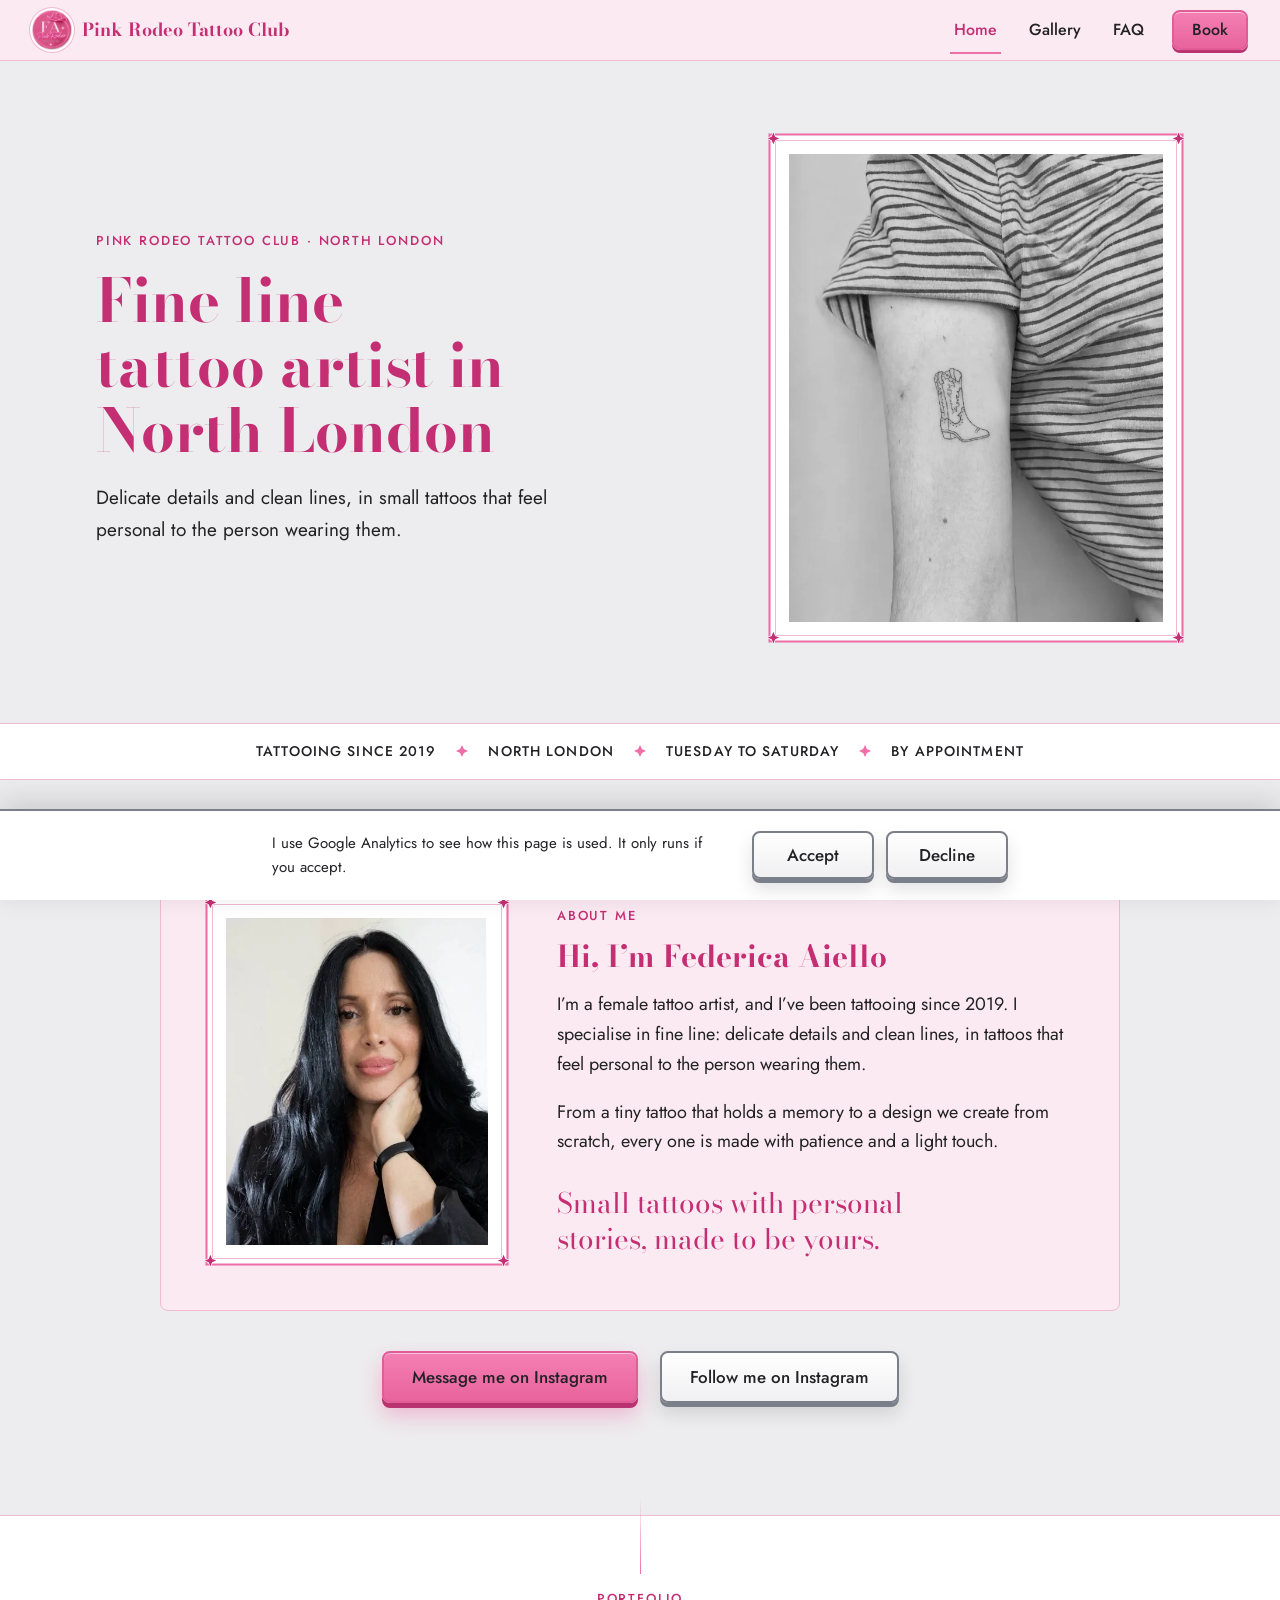
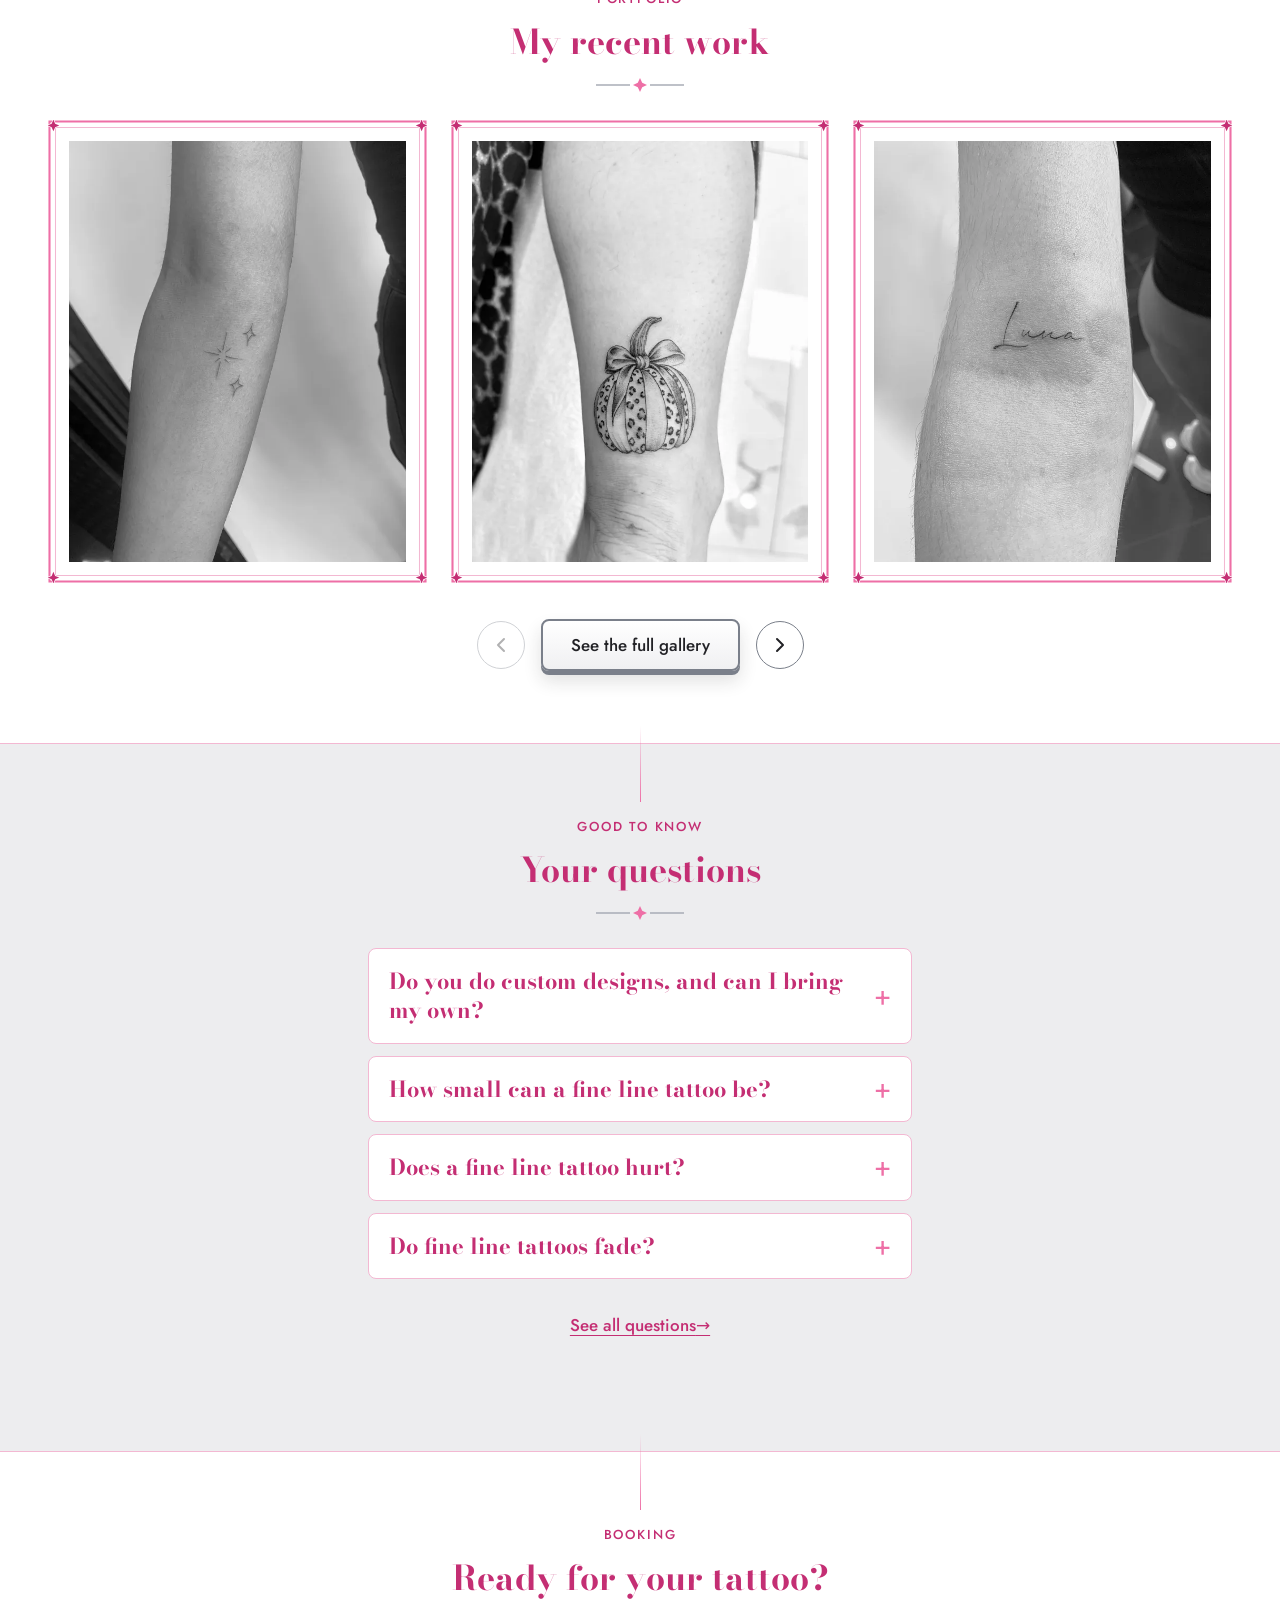
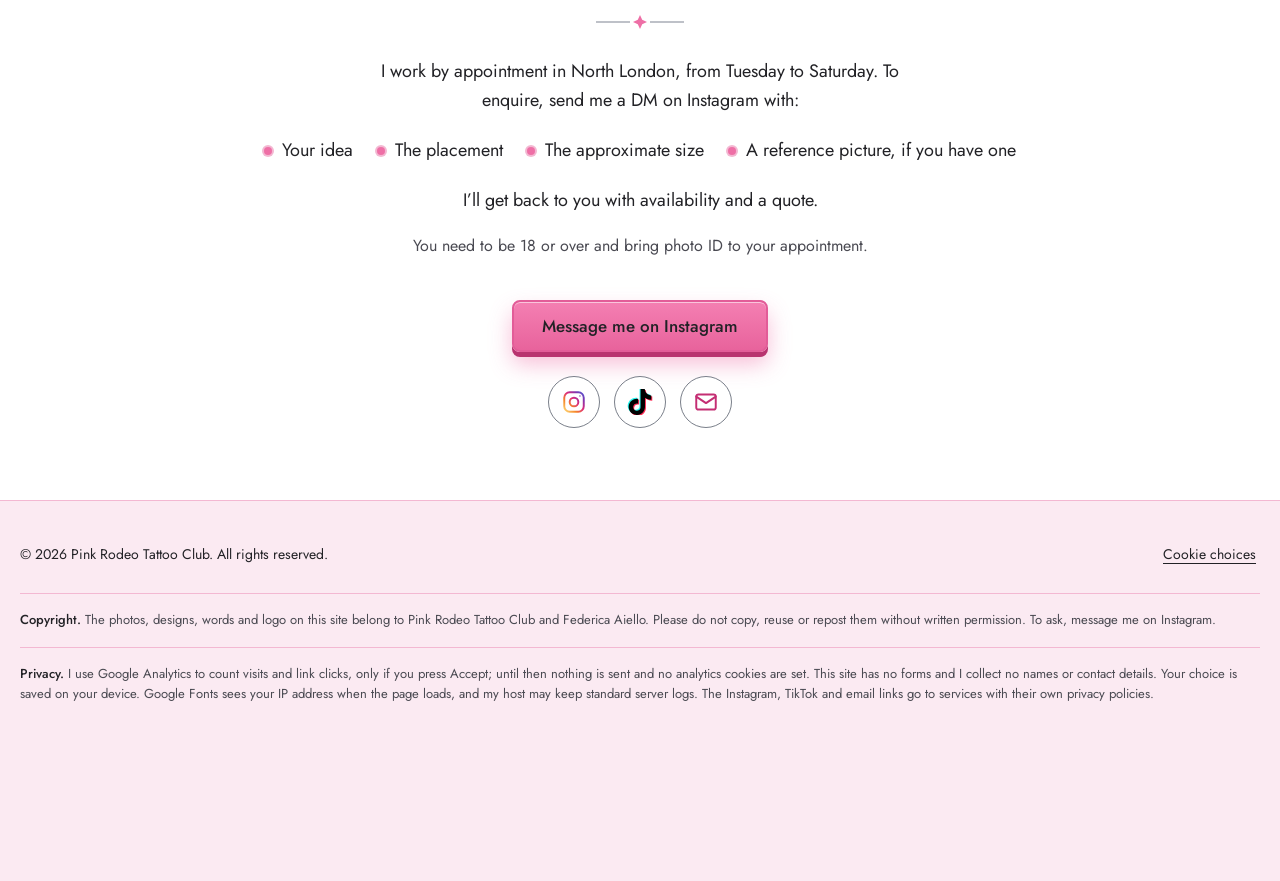
==== commit 49abdb45: "Serve every photo as WebP with a JPEG fallback WebP copies are about 70% smaller (7.9 MB to 2.3 MB)." ====
--- a/index.html
+++ b/index.html
@@ -132,7 +132,7 @@
       <p class="hero__lead">Delicate details and clean lines, in small tattoos that feel personal to the person wearing them.</p>
     </div>
     <figure class="frame frame--photo hero__photo">
-      <img src="/assets/work/cowboy-boot-960.jpg" srcset="/assets/work/cowboy-boot-640.jpg 640w, /assets/work/cowboy-boot-960.jpg 960w" sizes="(min-width: 900px) 26rem, (min-width: 600px) 22rem, 80vw" width="960" height="1280" alt="Fine line tattoo of a cowboy boot on an upper arm" fetchpriority="high" decoding="async">
+      <picture><source type="image/webp" srcset="/assets/work/cowboy-boot-640.webp 640w, /assets/work/cowboy-boot-960.webp 960w" sizes="(min-width: 900px) 26rem, (min-width: 600px) 22rem, 80vw"><img src="/assets/work/cowboy-boot-960.jpg" srcset="/assets/work/cowboy-boot-640.jpg 640w, /assets/work/cowboy-boot-960.jpg 960w" sizes="(min-width: 900px) 26rem, (min-width: 600px) 22rem, 80vw" width="960" height="1280" alt="Fine line tattoo of a cowboy boot on an upper arm" fetchpriority="high" decoding="async"></picture>
     </figure>
   </header>
 
@@ -149,7 +149,7 @@
     <section class="section section--about" id="about" aria-labelledby="about-heading">
       <div class="about-box about-split">
         <figure class="frame frame--photo about-split__photo">
-          <img src="/assets/about/federica-oval-480.jpg" width="480" height="600" alt="Federica Aiello, with long dark hair, resting her chin on her hand" decoding="async">
+          <picture><source type="image/webp" srcset="/assets/about/federica-oval-480.webp"><img src="/assets/about/federica-oval-480.jpg" width="480" height="600" alt="Federica Aiello, with long dark hair, resting her chin on her hand" decoding="async"></picture>
         </figure>
         <div class="about-split__text">
           <p class="kicker" aria-hidden="true">About me</p>
@@ -172,57 +172,57 @@
         <ul class="carousel" id="carousel" aria-label="Recent tattoos, scroll sideways for more">
           <li>
             <figure class="frame frame--photo">
-              <a class="photo-link" href="/assets/work/three-stars-1400.jpg" aria-label="View larger: Fine line tattoo of a sparkle and two small stars on a forearm">
-                <img src="/assets/work/three-stars-960.jpg" srcset="/assets/work/three-stars-640.jpg 640w, /assets/work/three-stars-960.jpg 960w" sizes="(min-width: 1400px) 18rem, (min-width: 900px) calc(33vw - 3rem), (min-width: 600px) calc(50vw - 3rem), 80vw" width="960" height="1280" alt="Fine line tattoo of a sparkle and two small stars on a forearm" loading="lazy" fetchpriority="low" decoding="async">
-              </a>
-            </figure>
-          </li>
-          <li>
-            <figure class="frame frame--photo">
-              <a class="photo-link" href="/assets/work/pumpkin-bow-1400.jpg" aria-label="View larger: Tattoo of a pumpkin with leopard print stripes and a bow on its stem, on the back of a lower leg">
-                <img src="/assets/work/pumpkin-bow-960.jpg" srcset="/assets/work/pumpkin-bow-640.jpg 640w, /assets/work/pumpkin-bow-960.jpg 960w" sizes="(min-width: 1400px) 18rem, (min-width: 900px) calc(33vw - 3rem), (min-width: 600px) calc(50vw - 3rem), 80vw" width="960" height="1113" alt="Tattoo of a pumpkin with leopard print stripes and a bow on its stem, on the back of a lower leg" loading="lazy" fetchpriority="low" decoding="async">
-              </a>
-            </figure>
-          </li>
-          <li>
-            <figure class="frame frame--photo">
-              <a class="photo-link" href="/assets/work/luna-script-1400.jpg" aria-label="View larger: Fine line tattoo of the name Luna in handwritten script on a forearm">
-                <img src="/assets/work/luna-script-960.jpg" srcset="/assets/work/luna-script-640.jpg 640w, /assets/work/luna-script-960.jpg 960w" sizes="(min-width: 1400px) 18rem, (min-width: 900px) calc(33vw - 3rem), (min-width: 600px) calc(50vw - 3rem), 80vw" width="960" height="1264" alt="Fine line tattoo of the name Luna in handwritten script on a forearm" loading="lazy" fetchpriority="low" decoding="async">
-              </a>
-            </figure>
-          </li>
-          <li>
-            <figure class="frame frame--photo">
-              <a class="photo-link" href="/assets/work/boots-stamp-1400.jpg" aria-label="View larger: Fine line tattoo of a postage stamp showing two laced boots, with the number 26">
-                <img src="/assets/work/boots-stamp-960.jpg" srcset="/assets/work/boots-stamp-640.jpg 640w, /assets/work/boots-stamp-960.jpg 960w" sizes="(min-width: 1400px) 18rem, (min-width: 900px) calc(33vw - 3rem), (min-width: 600px) calc(50vw - 3rem), 80vw" width="960" height="1043" alt="Fine line tattoo of a postage stamp showing two laced boots, with the number 26" loading="lazy" fetchpriority="low" decoding="async">
-              </a>
-            </figure>
-          </li>
-          <li>
-            <figure class="frame frame--photo">
-              <a class="photo-link" href="/assets/work/butterflies-1400.jpg" aria-label="View larger: Tattoo of two small butterflies on a forearm, beside a second pair of small butterflies on another person">
-                <img src="/assets/work/butterflies-960.jpg" srcset="/assets/work/butterflies-640.jpg 640w, /assets/work/butterflies-960.jpg 960w" sizes="(min-width: 1400px) 18rem, (min-width: 900px) calc(33vw - 3rem), (min-width: 600px) calc(50vw - 3rem), 80vw" width="960" height="1280" alt="Tattoo of two small butterflies on a forearm, beside a second pair of small butterflies on another person" loading="lazy" fetchpriority="low" decoding="async">
-              </a>
-            </figure>
-          </li>
-          <li>
-            <figure class="frame frame--photo">
-              <a class="photo-link" href="/assets/work/clock-tower-1400.jpg" aria-label="View larger: Fine line tattoo of a clock tower drawn in one continuous line on an upper arm">
-                <img src="/assets/work/clock-tower-960.jpg" srcset="/assets/work/clock-tower-640.jpg 640w, /assets/work/clock-tower-960.jpg 960w" sizes="(min-width: 1400px) 18rem, (min-width: 900px) calc(33vw - 3rem), (min-width: 600px) calc(50vw - 3rem), 80vw" width="960" height="1280" alt="Fine line tattoo of a clock tower drawn in one continuous line on an upper arm" loading="lazy" fetchpriority="low" decoding="async">
-              </a>
-            </figure>
-          </li>
-          <li>
-            <figure class="frame frame--photo">
-              <a class="photo-link" href="/assets/work/lemon-stamp-1400.jpg" aria-label="View larger: Fine line tattoo of a postage stamp with a lemon and a lemon slice, with the number 82">
-                <img src="/assets/work/lemon-stamp-960.jpg" srcset="/assets/work/lemon-stamp-640.jpg 640w, /assets/work/lemon-stamp-960.jpg 960w" sizes="(min-width: 1400px) 18rem, (min-width: 900px) calc(33vw - 3rem), (min-width: 600px) calc(50vw - 3rem), 80vw" width="960" height="1225" alt="Fine line tattoo of a postage stamp with a lemon and a lemon slice, with the number 82" loading="lazy" fetchpriority="low" decoding="async">
-              </a>
-            </figure>
-          </li>
-          <li>
-            <figure class="frame frame--photo">
-              <a class="photo-link" href="/assets/work/two-stars-1400.jpg" aria-label="View larger: Fine line tattoo of two small stars surrounded by tiny dots">
-                <img src="/assets/work/two-stars-960.jpg" srcset="/assets/work/two-stars-640.jpg 640w, /assets/work/two-stars-960.jpg 960w" sizes="(min-width: 1400px) 18rem, (min-width: 900px) calc(33vw - 3rem), (min-width: 600px) calc(50vw - 3rem), 80vw" width="960" height="1281" alt="Fine line tattoo of two small stars surrounded by tiny dots" loading="lazy" fetchpriority="low" decoding="async">
+              <a class="photo-link" href="/assets/work/three-stars-1400.webp" aria-label="View larger: Fine line tattoo of a sparkle and two small stars on a forearm">
+                <picture><source type="image/webp" srcset="/assets/work/three-stars-640.webp 640w, /assets/work/three-stars-960.webp 960w" sizes="(min-width: 1400px) 18rem, (min-width: 900px) calc(33vw - 3rem), (min-width: 600px) calc(50vw - 3rem), 80vw"><img src="/assets/work/three-stars-960.jpg" srcset="/assets/work/three-stars-640.jpg 640w, /assets/work/three-stars-960.jpg 960w" sizes="(min-width: 1400px) 18rem, (min-width: 900px) calc(33vw - 3rem), (min-width: 600px) calc(50vw - 3rem), 80vw" width="960" height="1280" alt="Fine line tattoo of a sparkle and two small stars on a forearm" loading="lazy" fetchpriority="low" decoding="async"></picture>
+              </a>
+            </figure>
+          </li>
+          <li>
+            <figure class="frame frame--photo">
+              <a class="photo-link" href="/assets/work/pumpkin-bow-1400.webp" aria-label="View larger: Tattoo of a pumpkin with leopard print stripes and a bow on its stem, on the back of a lower leg">
+                <picture><source type="image/webp" srcset="/assets/work/pumpkin-bow-640.webp 640w, /assets/work/pumpkin-bow-960.webp 960w" sizes="(min-width: 1400px) 18rem, (min-width: 900px) calc(33vw - 3rem), (min-width: 600px) calc(50vw - 3rem), 80vw"><img src="/assets/work/pumpkin-bow-960.jpg" srcset="/assets/work/pumpkin-bow-640.jpg 640w, /assets/work/pumpkin-bow-960.jpg 960w" sizes="(min-width: 1400px) 18rem, (min-width: 900px) calc(33vw - 3rem), (min-width: 600px) calc(50vw - 3rem), 80vw" width="960" height="1113" alt="Tattoo of a pumpkin with leopard print stripes and a bow on its stem, on the back of a lower leg" loading="lazy" fetchpriority="low" decoding="async"></picture>
+              </a>
+            </figure>
+          </li>
+          <li>
+            <figure class="frame frame--photo">
+              <a class="photo-link" href="/assets/work/luna-script-1400.webp" aria-label="View larger: Fine line tattoo of the name Luna in handwritten script on a forearm">
+                <picture><source type="image/webp" srcset="/assets/work/luna-script-640.webp 640w, /assets/work/luna-script-960.webp 960w" sizes="(min-width: 1400px) 18rem, (min-width: 900px) calc(33vw - 3rem), (min-width: 600px) calc(50vw - 3rem), 80vw"><img src="/assets/work/luna-script-960.jpg" srcset="/assets/work/luna-script-640.jpg 640w, /assets/work/luna-script-960.jpg 960w" sizes="(min-width: 1400px) 18rem, (min-width: 900px) calc(33vw - 3rem), (min-width: 600px) calc(50vw - 3rem), 80vw" width="960" height="1264" alt="Fine line tattoo of the name Luna in handwritten script on a forearm" loading="lazy" fetchpriority="low" decoding="async"></picture>
+              </a>
+            </figure>
+          </li>
+          <li>
+            <figure class="frame frame--photo">
+              <a class="photo-link" href="/assets/work/boots-stamp-1400.webp" aria-label="View larger: Fine line tattoo of a postage stamp showing two laced boots, with the number 26">
+                <picture><source type="image/webp" srcset="/assets/work/boots-stamp-640.webp 640w, /assets/work/boots-stamp-960.webp 960w" sizes="(min-width: 1400px) 18rem, (min-width: 900px) calc(33vw - 3rem), (min-width: 600px) calc(50vw - 3rem), 80vw"><img src="/assets/work/boots-stamp-960.jpg" srcset="/assets/work/boots-stamp-640.jpg 640w, /assets/work/boots-stamp-960.jpg 960w" sizes="(min-width: 1400px) 18rem, (min-width: 900px) calc(33vw - 3rem), (min-width: 600px) calc(50vw - 3rem), 80vw" width="960" height="1043" alt="Fine line tattoo of a postage stamp showing two laced boots, with the number 26" loading="lazy" fetchpriority="low" decoding="async"></picture>
+              </a>
+            </figure>
+          </li>
+          <li>
+            <figure class="frame frame--photo">
+              <a class="photo-link" href="/assets/work/butterflies-1400.webp" aria-label="View larger: Tattoo of two small butterflies on a forearm, beside a second pair of small butterflies on another person">
+                <picture><source type="image/webp" srcset="/assets/work/butterflies-640.webp 640w, /assets/work/butterflies-960.webp 960w" sizes="(min-width: 1400px) 18rem, (min-width: 900px) calc(33vw - 3rem), (min-width: 600px) calc(50vw - 3rem), 80vw"><img src="/assets/work/butterflies-960.jpg" srcset="/assets/work/butterflies-640.jpg 640w, /assets/work/butterflies-960.jpg 960w" sizes="(min-width: 1400px) 18rem, (min-width: 900px) calc(33vw - 3rem), (min-width: 600px) calc(50vw - 3rem), 80vw" width="960" height="1280" alt="Tattoo of two small butterflies on a forearm, beside a second pair of small butterflies on another person" loading="lazy" fetchpriority="low" decoding="async"></picture>
+              </a>
+            </figure>
+          </li>
+          <li>
+            <figure class="frame frame--photo">
+              <a class="photo-link" href="/assets/work/clock-tower-1400.webp" aria-label="View larger: Fine line tattoo of a clock tower drawn in one continuous line on an upper arm">
+                <picture><source type="image/webp" srcset="/assets/work/clock-tower-640.webp 640w, /assets/work/clock-tower-960.webp 960w" sizes="(min-width: 1400px) 18rem, (min-width: 900px) calc(33vw - 3rem), (min-width: 600px) calc(50vw - 3rem), 80vw"><img src="/assets/work/clock-tower-960.jpg" srcset="/assets/work/clock-tower-640.jpg 640w, /assets/work/clock-tower-960.jpg 960w" sizes="(min-width: 1400px) 18rem, (min-width: 900px) calc(33vw - 3rem), (min-width: 600px) calc(50vw - 3rem), 80vw" width="960" height="1280" alt="Fine line tattoo of a clock tower drawn in one continuous line on an upper arm" loading="lazy" fetchpriority="low" decoding="async"></picture>
+              </a>
+            </figure>
+          </li>
+          <li>
+            <figure class="frame frame--photo">
+              <a class="photo-link" href="/assets/work/lemon-stamp-1400.webp" aria-label="View larger: Fine line tattoo of a postage stamp with a lemon and a lemon slice, with the number 82">
+                <picture><source type="image/webp" srcset="/assets/work/lemon-stamp-640.webp 640w, /assets/work/lemon-stamp-960.webp 960w" sizes="(min-width: 1400px) 18rem, (min-width: 900px) calc(33vw - 3rem), (min-width: 600px) calc(50vw - 3rem), 80vw"><img src="/assets/work/lemon-stamp-960.jpg" srcset="/assets/work/lemon-stamp-640.jpg 640w, /assets/work/lemon-stamp-960.jpg 960w" sizes="(min-width: 1400px) 18rem, (min-width: 900px) calc(33vw - 3rem), (min-width: 600px) calc(50vw - 3rem), 80vw" width="960" height="1225" alt="Fine line tattoo of a postage stamp with a lemon and a lemon slice, with the number 82" loading="lazy" fetchpriority="low" decoding="async"></picture>
+              </a>
+            </figure>
+          </li>
+          <li>
+            <figure class="frame frame--photo">
+              <a class="photo-link" href="/assets/work/two-stars-1400.webp" aria-label="View larger: Fine line tattoo of two small stars surrounded by tiny dots">
+                <picture><source type="image/webp" srcset="/assets/work/two-stars-640.webp 640w, /assets/work/two-stars-960.webp 960w" sizes="(min-width: 1400px) 18rem, (min-width: 900px) calc(33vw - 3rem), (min-width: 600px) calc(50vw - 3rem), 80vw"><img src="/assets/work/two-stars-960.jpg" srcset="/assets/work/two-stars-640.jpg 640w, /assets/work/two-stars-960.jpg 960w" sizes="(min-width: 1400px) 18rem, (min-width: 900px) calc(33vw - 3rem), (min-width: 600px) calc(50vw - 3rem), 80vw" width="960" height="1281" alt="Fine line tattoo of two small stars surrounded by tiny dots" loading="lazy" fetchpriority="low" decoding="async"></picture>
               </a>
             </figure>
           </li>
--- a/styles.css
+++ b/styles.css
@@ -376,7 +376,7 @@
   border: 1px solid var(--pink-soft);
   border-radius: 0.5rem;
 }
-.about-split__photo { width: min(100%, 15rem); margin: 0 auto 1.5rem; }
+.about-box .about-split__photo { width: min(100%, 15rem); margin: 0 auto 1.5rem; }   /* beats .frame--photo { margin: 0 } */
 .about-box .kicker::before { display: none; }   /* no thread inside the box */
 .about-box h2::after { display: none; }
 .about-box h2 {
@@ -424,6 +424,7 @@
   min-width: 0;
 }
 .frame--photo { margin: 0; }
+picture { display: block; }   /* wrapper that offers the WebP copy first, JPEG as fallback */
 .frame--photo img {
   display: block;
   width: 100%;
@@ -821,17 +822,21 @@
   background: url("data:image/svg+xml,%3Csvg xmlns='http://www.w3.org/2000/svg' viewBox='0 0 14 14'%3E%3Cpath d='M7 0L9.2 4.8 14 7 9.2 9.2 7 14 4.8 9.2 0 7 4.8 4.8Z' fill='%23EE6FA6'/%3E%3C/svg%3E") center / contain no-repeat;
 }
 
-/* Phones: the four facts as two neat pairs, without the stars */
+/* Phones: the four facts as two pairs, a pink star between the two in each pair */
 @media (max-width: 599px) {
   .facts__row {
     display: grid;
     grid-template-columns: 1fr 1fr;
-    gap: 0.5rem 1rem;
+    gap: 0.5rem 0.625rem;
+    padding-inline: 0.75rem;
     font-size: 0.75rem;
-    text-align: center;
+    letter-spacing: 0.06em;
   }
-  .facts__row li { justify-content: center; }
-  .facts__row li + li::before { display: none; }
+  .facts__row li { gap: 0.625rem; }
+  .facts__row li:nth-child(odd) { justify-content: flex-end; text-align: right; }
+  .facts__row li:nth-child(odd)::before { display: none; }
+  .facts__row li:nth-child(even) { justify-content: flex-start; }
+  .facts__row li + li::before { flex: none; }
 }
 
 /* Gallery row on the home page: swipe sideways, or use the arrow buttons (script.js).
@@ -1068,7 +1073,7 @@
     padding: 2.75rem;
     text-align: left;
   }
-  .about-split__photo { width: 100%; margin: 0; }
+  .about-box .about-split__photo { width: 100%; margin: 0; }
   .hero--home {
     grid-template-columns: 1.2fr 1fr;
     gap: 3.5rem;
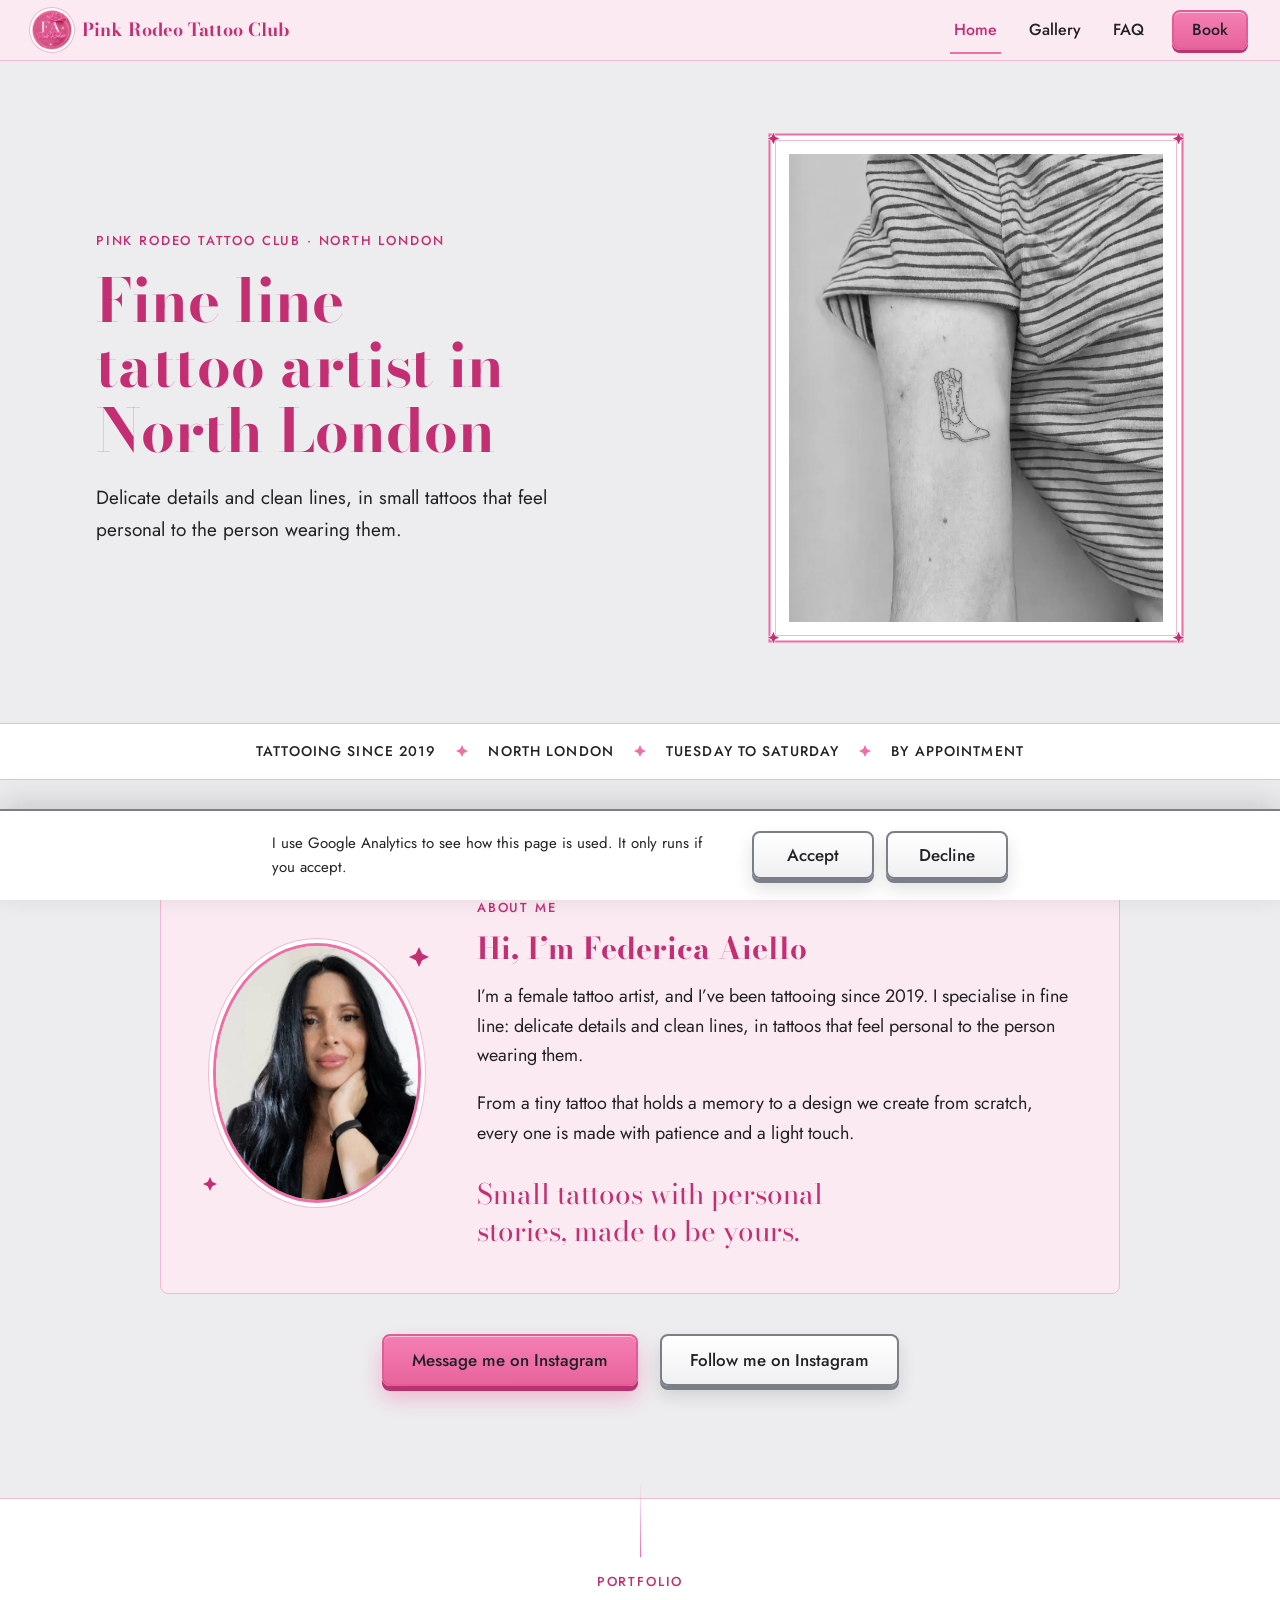
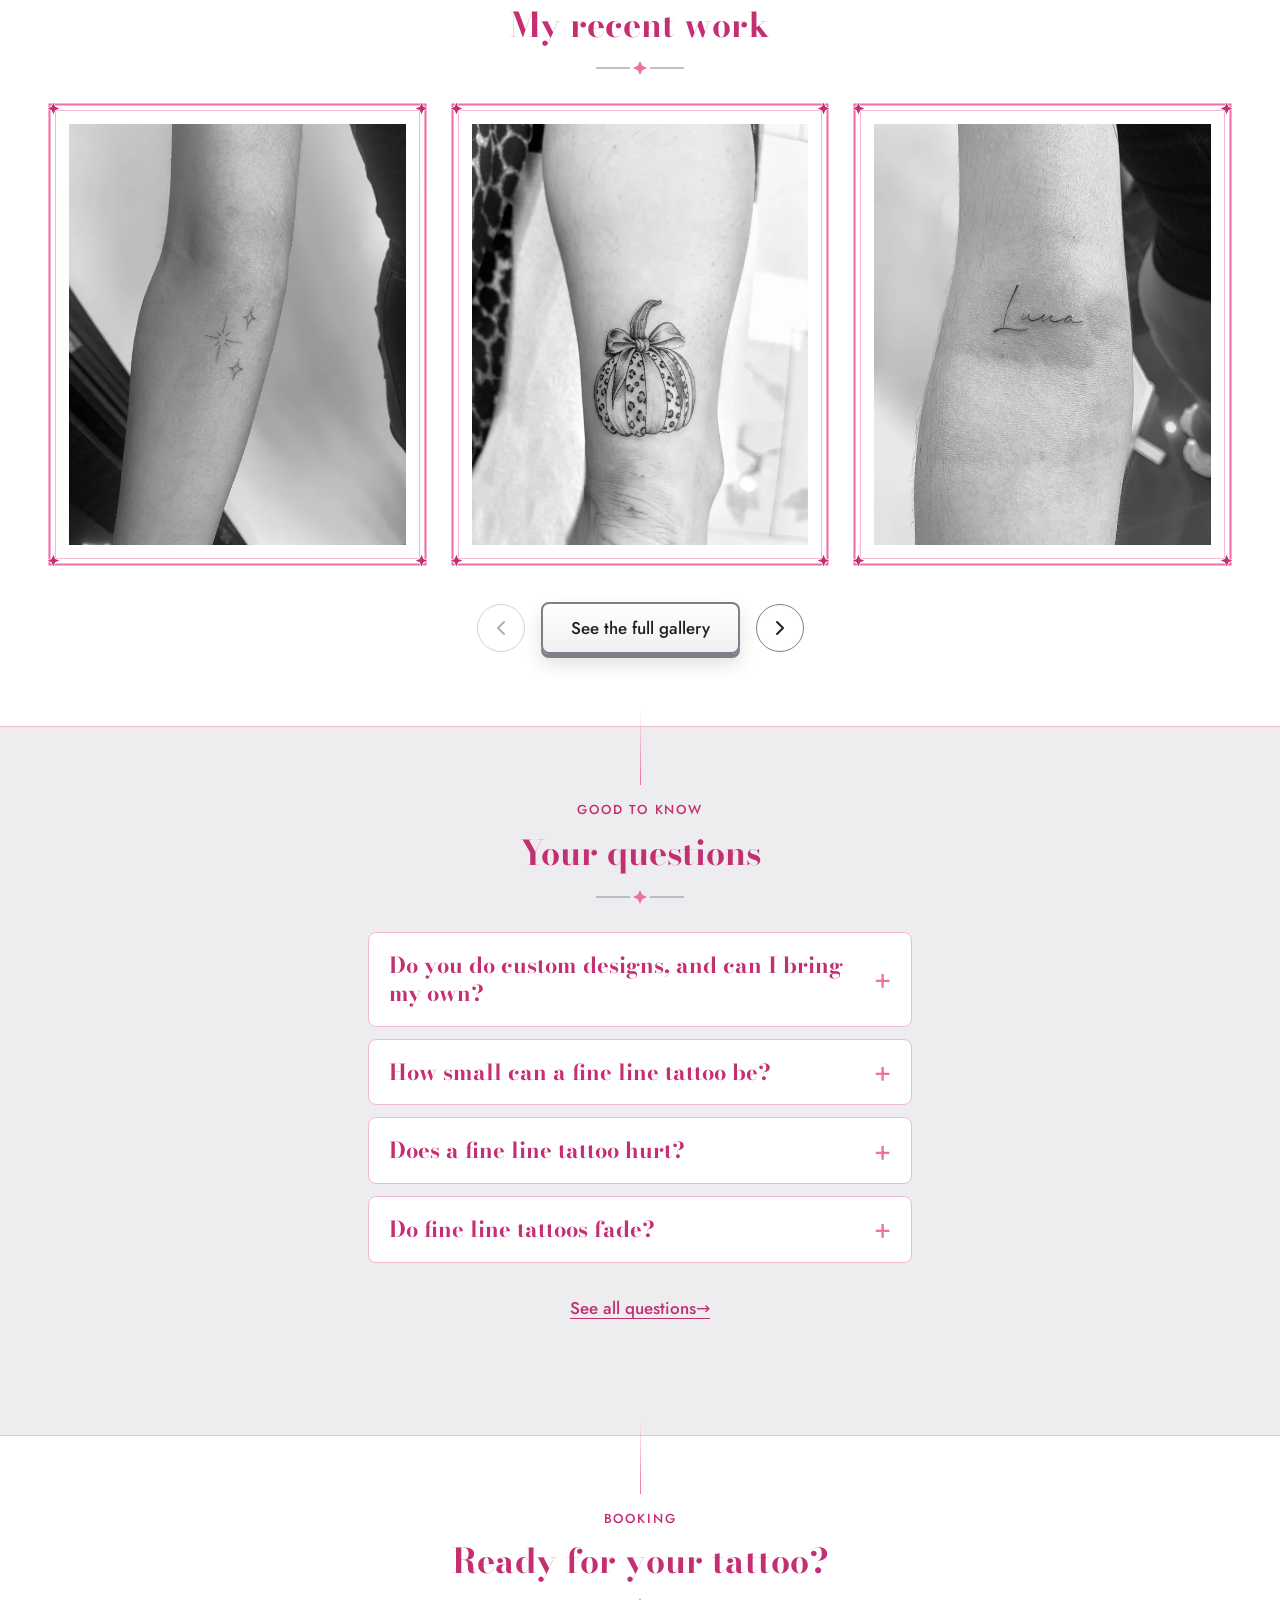
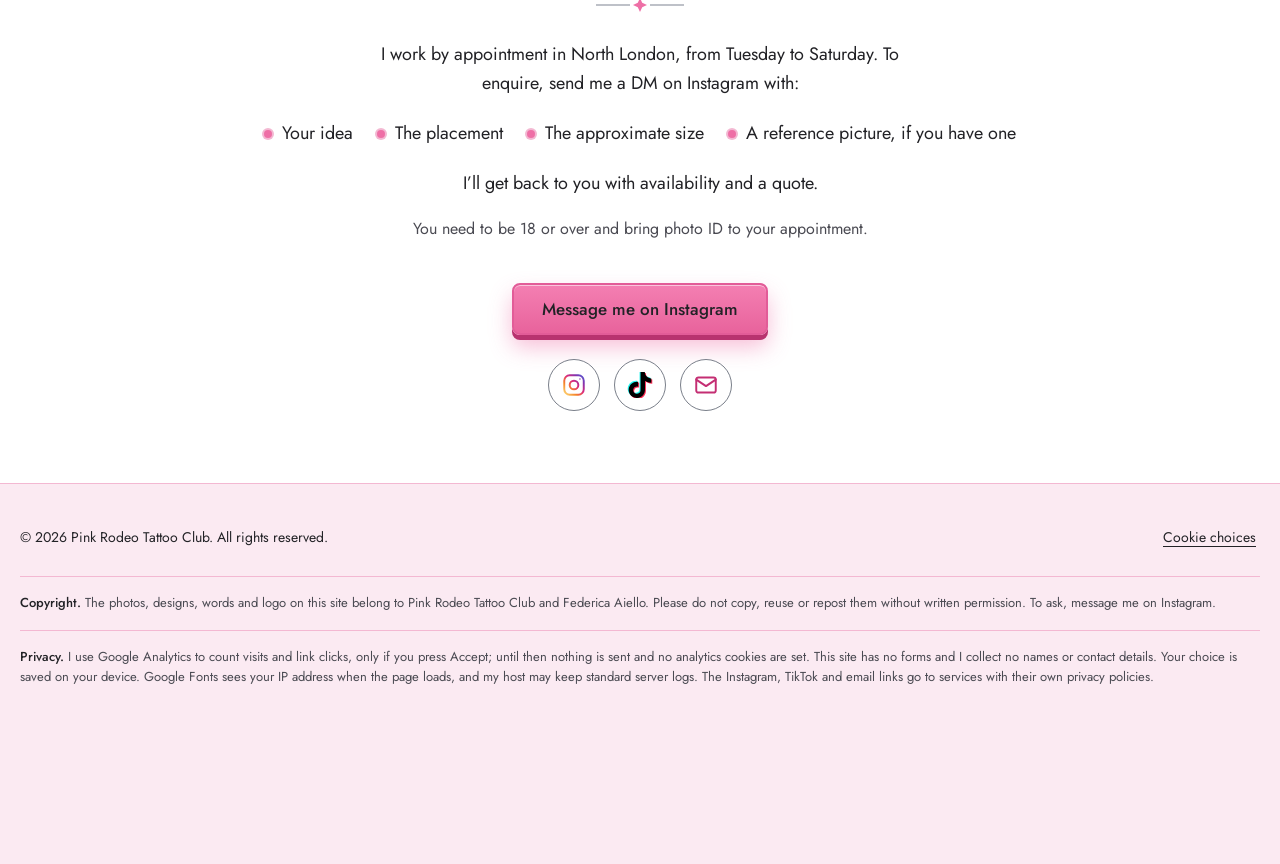
==== commit 5f4bf696: "About photo: small oval with a pink ring and two stars, smaller on phones Chosen by Federica. 7.5rem" ====
--- a/index.html
+++ b/index.html
@@ -148,7 +148,7 @@
   <main id="main">
     <section class="section section--about" id="about" aria-labelledby="about-heading">
       <div class="about-box about-split">
-        <figure class="frame frame--photo about-split__photo">
+        <figure class="about-split__photo">
           <picture><source type="image/webp" srcset="/assets/about/federica-oval-480.webp"><img src="/assets/about/federica-oval-480.jpg" width="480" height="600" alt="Federica Aiello, with long dark hair, resting her chin on her hand" decoding="async"></picture>
         </figure>
         <div class="about-split__text">
--- a/styles.css
+++ b/styles.css
@@ -376,7 +376,35 @@
   border: 1px solid var(--pink-soft);
   border-radius: 0.5rem;
 }
-.about-box .about-split__photo { width: min(100%, 15rem); margin: 0 auto 1.5rem; }   /* beats .frame--photo { margin: 0 } */
+/* Federica's photo: a small oval in a pink ring, with two little pink stars beside it.
+   Small on phones, a little larger on tablets, beside the words from 900px. */
+.about-split__photo {
+  position: relative;
+  width: 7.5rem;
+  margin: 0.5rem auto 1.5rem;
+}
+.about-split__photo img {
+  display: block;
+  width: 100%;
+  height: auto;
+  aspect-ratio: 4 / 5;
+  object-fit: cover;
+  border: 3px solid var(--pink);
+  border-radius: 50%;
+  background: var(--white);
+  box-shadow: 0 0 0 4px var(--white), 0 0 0 5px var(--pink-soft);
+}
+.about-split__photo::before,
+.about-split__photo::after {
+  content: "";
+  position: absolute;
+  background: url("data:image/svg+xml,%3Csvg xmlns='http://www.w3.org/2000/svg' viewBox='0 0 14 14'%3E%3Cpath d='M7 0L9.2 4.8 14 7 9.2 9.2 7 14 4.8 9.2 0 7 4.8 4.8Z' fill='%23C42E73'/%3E%3C/svg%3E") center / contain no-repeat;
+}
+.about-split__photo::before { top: 0; right: -0.625rem; width: 1rem; height: 1rem; }
+.about-split__photo::after { bottom: 0.5rem; left: -0.625rem; width: 0.75rem; height: 0.75rem; }
+@media (min-width: 600px) {
+  .about-split__photo { width: 9rem; }
+}
 .about-box .kicker::before { display: none; }   /* no thread inside the box */
 .about-box h2::after { display: none; }
 .about-box h2 {
@@ -1067,13 +1095,15 @@
 @media (min-width: 900px) {
   .about-split {
     display: grid;
-    grid-template-columns: 19rem 1fr;
+    grid-template-columns: 14rem 1fr;
     gap: 3rem;
     align-items: center;
     padding: 2.75rem;
     text-align: left;
   }
-  .about-box .about-split__photo { width: 100%; margin: 0; }
+  .about-split__photo { width: 13rem; margin: 0 auto; }
+  .about-split__photo::before { top: 0.25rem; right: -0.5rem; width: 1.25rem; height: 1.25rem; }
+  .about-split__photo::after { bottom: 0.75rem; width: 0.875rem; height: 0.875rem; }
   .hero--home {
     grid-template-columns: 1.2fr 1fr;
     gap: 3.5rem;
